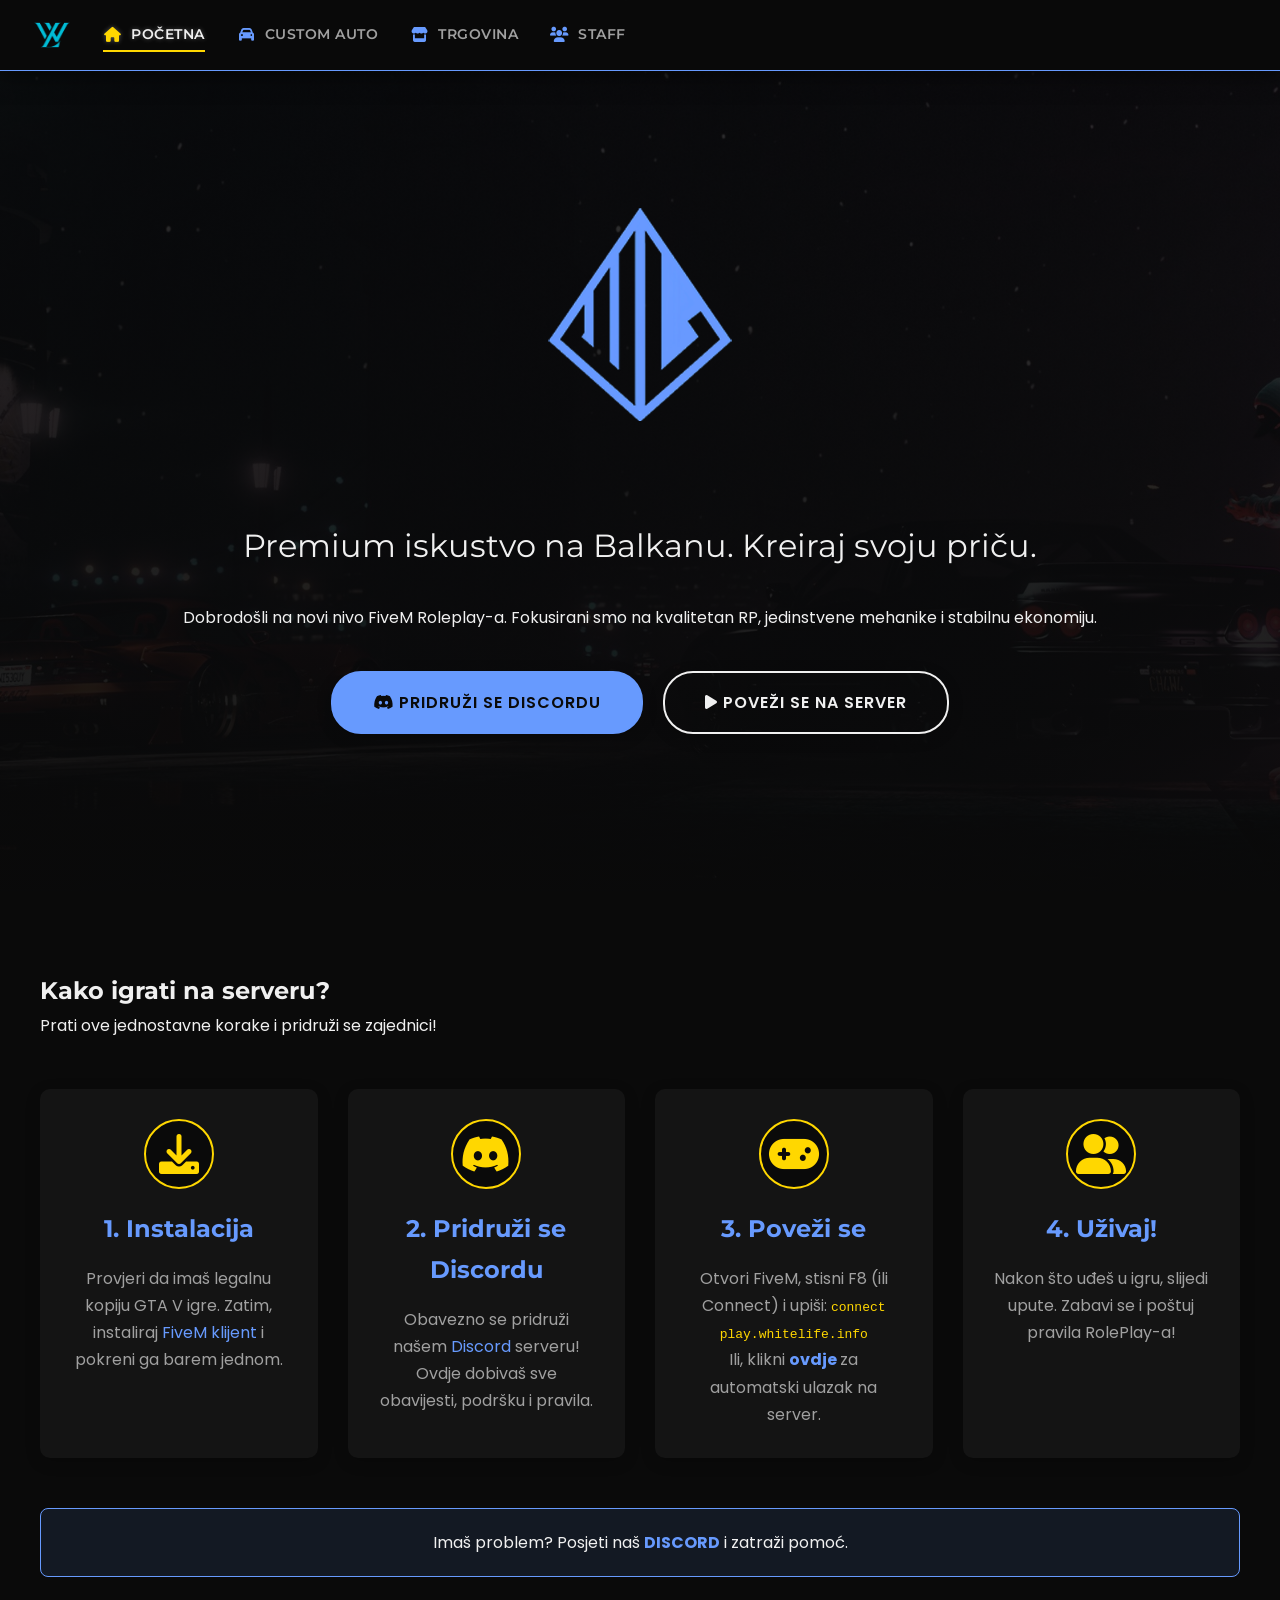
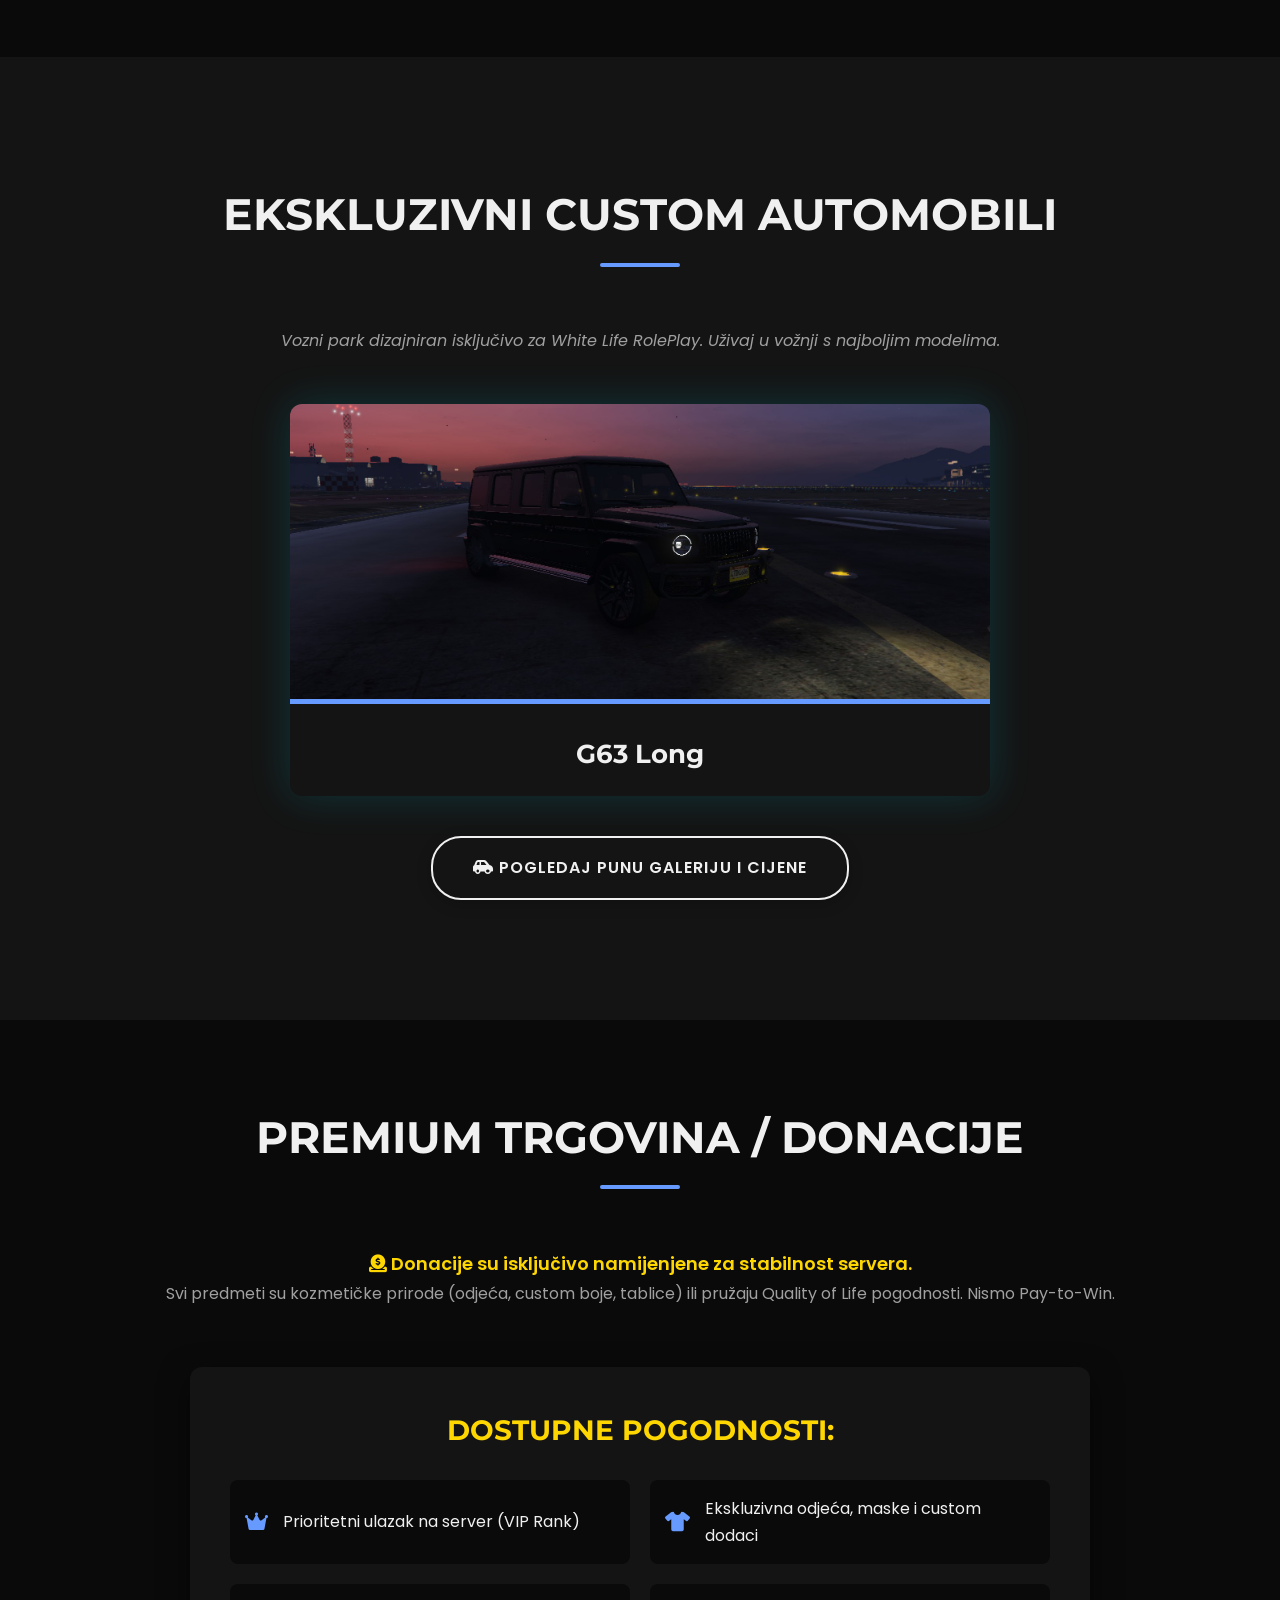
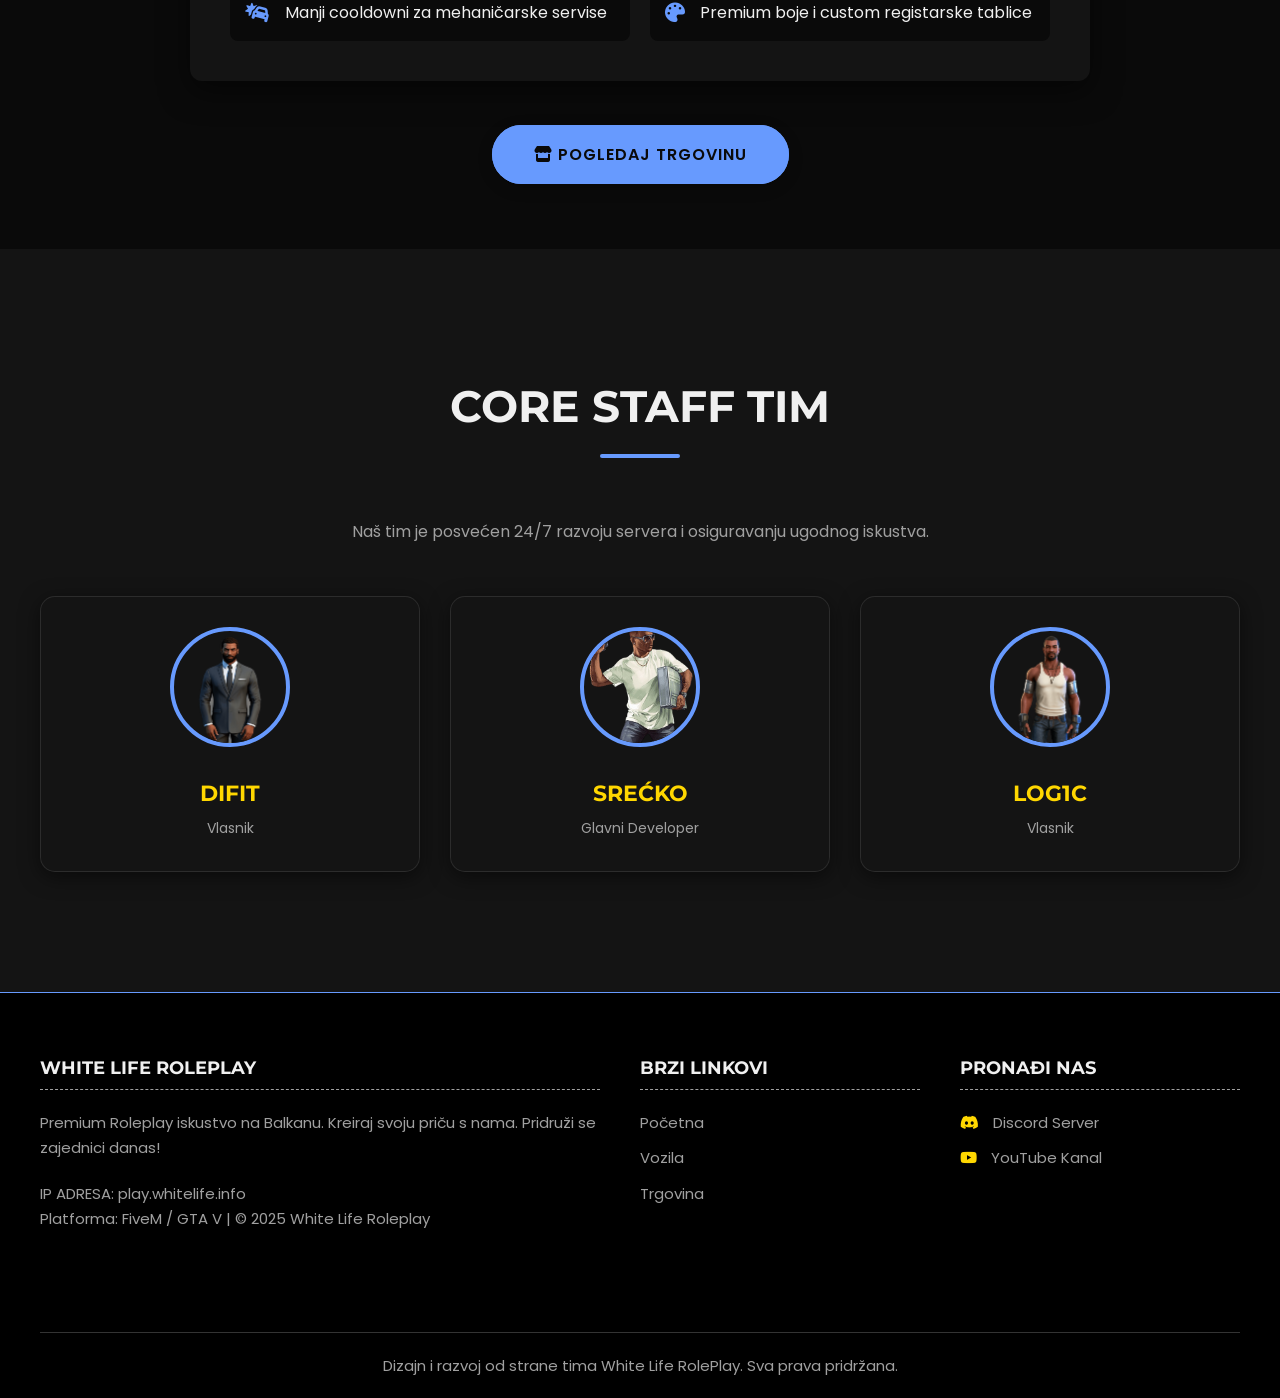
==== index.html @ d53d541a "Add files via upload" ====
<!DOCTYPE html>
<html lang="hr">
<head>
    <meta charset="UTF-8">
    <meta name="viewport" content="width=device-width, initial-scale=1.0">
    <title>White Life RolePlay</title>
    <link href="https://fonts.googleapis.com/css2?family=Montserrat:wght@400;700;800&family=Poppins:wght@300;400;600;700&display=swap" rel="stylesheet">
    <link rel="stylesheet" href="https://cdnjs.cloudflare.com/ajax/libs/font-awesome/6.0.0-beta3/css/all.min.css">
    <link rel="stylesheet" href="style.css">
    <link rel="icon" type="image/x-icon" href="favicon.ico">
    <link rel="icon" type="image/png" sizes="192x192" href="logo.192.png">
    <style>
        /* CSS za rješavanje problema skrolanja */
        html {
            overflow-y: scroll; 
        }
        #home {
             /* Prilagođeno visini vašeg fiksnog headera */
             padding-top: 80px; 
             margin-top: -80px; 
        }
        /* Nova klasa za INICIJALNO SKRIVANJE. */
        .cta-hidden-onload {
            visibility: hidden !important; 
            opacity: 0 !important;
            /* PROMJENA: Tranzicija smanjena sa 0.5s na 0.2s */
            transition: opacity 0.2s ease-in-out, visibility 0s 0.2s; 
            pointer-events: none; 
        }
        /* Klasa za PRIKAZIVANJE. */
        .cta-shown-onscroll {
            visibility: visible !important; 
            opacity: 1 !important;
            /* PROMJENA: Tranzicija smanjena sa 0.5s na 0.2s */
            transition: opacity 0.2s ease-in-out;
            pointer-events: auto;
        }
    </style>
</head>
<body> 

    <header>
        <div class="header-left">
            <a href="/" class="logo"><img src="logo.png" alt="White Life RolePlay Logo"></a>
            <nav>
                <a href="#home" class="active"><i class="fas fa-home"></i> POČETNA</a>
                <a href="#auto"><i class="fas fa-car"></i> CUSTOM AUTO</a>
                <a href="#trgovina"><i class="fas fa-store"></i> TRGOVINA</a>
                <a href="#staff"><i class="fas fa-users"></i> STAFF</a>
            </nav>
        </div>

</a>
    </div>
</header>
    <section id="home" class="hero-section" style="background: url('hero_background.jpg') no-repeat center center/cover;">
        <div class="container hero-content">
            <div class="logo-hero scroll-reveal">
                <img src="logo-hero.png" alt="White Life RolePlay Logo" style="max-width: 700px; height: auto;">
            </div>
            <h2 class="scroll-reveal delay-1">Premium iskustvo na Balkanu. Kreiraj svoju priču.</h2>
            <p class="scroll-reveal delay-2">Dobrodošli na novi nivo FiveM Roleplay-a. Fokusirani smo na kvalitetan RP, jedinstvene mehanike i stabilnu ekonomiju.</p>
            
            <div class="cta-buttons" id="hero-cta-buttons">
                <a href="https://discord.gg/xevuC87RK6" class="btn primary-btn" target="_blank" rel="noopener noreferrer">
                    <i class="fab fa-discord"></i> PRIDRUŽI SE DISCORDU
                </a>
                <a href="fivem://connect/play.whitelife.info" class="btn secondary-btn"> 
                    <i class="fas fa-play"></i> POVEŽI SE NA SERVER
                </a>
            </div>

        </div>
    </section>

<section class="section-padding" id="guide">
    <div class="container">
        <h2 class="section-title scroll-reveal">Kako igrati na serveru?</h2>
        <p class="section-subtitle scroll-reveal delay-1">Prati ove jednostavne korake i pridruži se zajednici!</p>

        <div class="guide-steps-grid">
            
            <div class="guide-step scroll-reveal">
                <div class="icon-wrapper"><i class="fas fa-download"></i></div>
                <h3>1. Instalacija</h3>
                <p>Provjeri da imaš legalnu kopiju GTA V igre. Zatim, instaliraj <a href="https://fivem.net/" target="_blank">FiveM klijent</a> i pokreni ga barem jednom.</p>
            </div>
            
            <div class="guide-step scroll-reveal delay-1">
                <div class="icon-wrapper"><i class="fab fa-discord"></i></div>
                <h3>2. Pridruži se Discordu</h3>
                <p>Obavezno se pridruži našem <a href="https://discord.gg/xevuC87RK6" target="_blank">Discord</a> serveru! Ovdje dobivaš sve obavijesti, podršku i pravila.</p>
            </div>
            
<div class="guide-step scroll-reveal delay-2">
    <div class="icon-wrapper"><i class="fas fa-gamepad"></i></div>
    <h3>3. Poveži se</h3>
    <p>
        Otvori FiveM, stisni F8 (ili Connect) i upiši: <code style="color: var(--color-accent-secondary);">connect play.whitelife.info</code>
        <br>
        Ili, klikni 
        <a href="fivem://connect/play.whitelife.info" target="_blank" style="font-weight: 700;">
            ovdje
        </a> 
        za automatski ulazak na server.
    </p>
</div>
            
            <div class="guide-step scroll-reveal delay-3">
                <div class="icon-wrapper"><i class="fas fa-user-friends"></i></div>
                <h3>4. Uživaj!</h3>
                <p>Nakon što uđeš u igru, slijedi upute. Zabavi se i poštuj pravila RolePlay-a!</p>
            </div>
        </div>
        
        <div class="guide-cta scroll-reveal">
            <p>Imaš problem? Posjeti naš <a href="https://discord.gg/xevuC87RK6">DISCORD</a> i zatraži pomoć.</p>
        </div>
    </div>
</section>

    <section id="auto" class="content-section dark-bg">
        <div class="container">
            <h2 class="scroll-reveal">EKSKLUZIVNI CUSTOM AUTOMOBILI</h2>
            <p class="scroll-reveal delay-1" style="color: var(--color-text-muted); font-style: italic;">Vozni park dizajniran isključivo za White Life RolePlay. Uživaj u vožnji s najboljim modelima.</p>
            
            <div class="slider-container scroll-reveal delay-2">
                <div class="car-item single-slide" id="auto-slider">
                    <img src="auto_01.jpg" id="slider-image" alt="Custom Vozilo">
                    <div class="slide-info">
                        <h4 id="slider-title">G63 Long</h4>
                    </div>
                </div>
            </div>
            
            <div class="cta-buttons mt-40 scroll-reveal"> 
                <a href="galerija.html" class="btn secondary-btn large-btn" id="gallery-cta">
                    <i class="fas fa-car-side"></i> POGLEDAJ PUNU GALERIJU I CIJENE
                </a>
            </div>
        </div>
    </section>

<section id="trgovina" class="content-section">
    <div class="container">
        <h2 class="scroll-reveal">PREMIUM TRGOVINA / DONACIJE</h2>
        
        <div class="trgovina-tekst-box scroll-reveal delay-1">
            
            <p style="color: var(--color-accent-secondary); font-size: 18px; font-weight: 600;">
                <i class="fas fa-donate"></i> Donacije su isključivo namijenjene za stabilnost servera.
            </p>
            <p style="color: var(--color-text-muted);">
                Svi predmeti su kozmetičke prirode (odjeća, custom boje, tablice) ili pružaju Quality of Life pogodnosti. Nismo Pay-to-Win.
            </p>

            <div class="donation-perks delay-2">
                <h4>DOSTUPNE POGODNOSTI:</h4>
                <ul>
                    <li><i class="fas fa-crown icon"></i> Prioritetni ulazak na server (VIP Rank)</li>
                    <li><i class="fas fa-tshirt icon"></i> Ekskluzivna odjeća, maske i custom dodaci</li>
                    <li><i class="fas fa-car-crash icon"></i> Manji cooldowni za mehaničarske servise</li>
                    <li><i class="fas fa-palette icon"></i> Premium boje i custom registarske tablice</li>
                </ul>
            </div>
            
        </div> 
        <a href="trgovina.html" class="btn primary-btn large-btn scroll-reveal delay-4">
            <i class="fas fa-store"></i> POGLEDAJ TRGOVINU
        </a>
    </div>
</section>

    <section id="staff" class="content-section dark-bg">
        <div class="container">
            <h2 class="scroll-reveal">CORE STAFF TIM</h2>
            <p class="scroll-reveal delay-1" style="color: var(--color-text-muted);">Naš tim je posvećen 24/7 razvoju servera i osiguravanju ugodnog iskustva.</p>
            
            <div class="staff-grid scroll-reveal delay-2">
                <div class="staff-member">
                    <img src="avatar_owner.jpg" alt="Vlasnik">
                    <h4>DIFIT</h4>
                    <p>Vlasnik</p>
                </div>
                <div class="staff-member">
                    <img src="avatar_admin.jpg" alt="Admin">
                    <h4>SREĆKO</h4>
                    <p>Glavni Developer</p>
                </div>
                <div class="staff-member">
                    <img src="avatar_support.jpg" alt="Support">
                    <h4>LOG1C</h4>
                    <p>Vlasnik</p>
                </div>
            </div>
        </div>
    </section>

<div id="login-modal" class="modal-overlay">
    <div class="modal-content">
<a href="#" onclick="closeModal(event)" class="close-modal">&times;</a>
    <img src="logo.png" alt="White Life RolePlay Logo" class="modal-logo"> 
    <p>Odaberite način za prijavu na server:</p>
        
        <div class="login-grid">
            <a href="#" class="btn login-fivem large-btn">
                <i class="fas fa-gamepad"></i> FiveM
            </a>
            
            <a href="#" class="btn login-discord large-btn">
                <i class="fab fa-discord"></i> Discord
            </a>
        </div>
        
        <p class="small-text mt-20" style="color: var(--color-text-light);">
            Prijava je potrebna za pristup svim funkcionalnostima.
        </p>
    </div>  

</div>

    <footer>
        <div class="container scroll-reveal">
            <div class="footer-info">
                <h4>WHITE LIFE ROLEPLAY</h4>
                <p>Premium Roleplay iskustvo na Balkanu. Kreiraj svoju priču s nama. Pridruži se zajednici danas!</p>
                <p class="small-text mt-20">IP ADRESA: <span class="ip-address">play.whitelife.info</span></p>
                <span class="small-text">Platforma: FiveM / GTA V | &copy; 2025 White Life Roleplay</span>
            </div>
            <div class="footer-links">
                <h4>BRZI LINKOVI</h4>
                <a href="/">Početna</a>
                <a href="galerija.html">Vozila</a>
                <a href="trgovina.html">Trgovina</a>
            </div>
            <div class="footer-social">
                <h4>PRONAĐI NAS</h4>
                <a href="https://discord.gg/xevuC87RK6" target="_blank" rel="noopener noreferrer"><i class="fab fa-discord"></i> Discord Server</a>
                <a href="https://www.youtube.com/@whiteliferoleplay" target="_blank" rel="noopener noreferrer"><i class="fab fa-youtube"></i> YouTube Kanal</a>
            </div>
            <div class="copyright">
                <p>Dizajn i razvoj od strane tima White Life RolePlay. Sva prava pridržana.</p>
            </div>
        </div>
    </footer>

    <script>


        // --- KOD ZA AUTOMATSKI SLIDER (NETAKNUT) ---

        const slides = [
            { img: 'auto_01.jpg', title: 'G63 Long' },
            { img: 'auto_02.jpg', title: 'Ferrari SF90' },
            { img: 'auto_03.jpg', title: 'M6 E24' },
            { img: 'auto_04.jpg', title: 'Porsche Carrera' },
            { img: 'auto_05.jpg', title: '488 Spider' },
        ];

        let currentSlide = -1; 
        const sliderImage = document.getElementById('slider-image');
        const sliderTitle = document.getElementById('slider-title');
        const slideContainer = document.getElementById('auto-slider');

        function updateSlide() {
            if (!sliderImage || !slideContainer) return; 

            sliderImage.style.opacity = 0;
            
            setTimeout(() => {
                currentSlide = (currentSlide + 1) % slides.length;
                const nextSlide = slides[currentSlide];
                
                sliderImage.src = nextSlide.img;
                sliderImage.alt = nextSlide.title;
                sliderTitle.innerHTML = `${nextSlide.title}`;
                
                sliderImage.style.opacity = 1;
            }, 500); 
        }

        if (slides.length > 1) {
            updateSlide(); 
            setInterval(updateSlide, 5000); 
        }
        

// --- NOVE FUNKCIJE ZA OTVARANJE I ZATVARANJE MODALA (Zaobilazi smooth scroll) ---

const loginModal = document.getElementById('login-modal');

function openModal(event) {
    // Sprječava da href="#" skrola na vrh
    event.preventDefault(); 
    
    // Dodaje klasu za otvaranje (Ovo koristi CSS modal-overlay.modal-active)
    if(loginModal) loginModal.classList.add('modal-active');
}

function closeModal(event) {
    // Sprječava da href="#" skrola na vrh
    event.preventDefault(); 
    
    // Uklanja klasu za zatvaranje
    if(loginModal) loginModal.classList.remove('modal-active');
}

// Zatvaranje na klik izvan modala (na overlay)
if(loginModal) {
    loginModal.addEventListener('click', function(e) {
        // Provjerava je li kliknut sam overlay, a ne modal-content
        if (e.target === loginModal) {
            loginModal.classList.remove('modal-active');
        }
    });
}


        // --- KOD ZA ANIMACIJE PRI SKROLANJU (SCROLL REVEAL) - MODIFICIRAN ZA CTA GUMBE ---
        const scrollRevealElements = document.querySelectorAll('.scroll-reveal');
        const ctaButtons = document.getElementById('hero-cta-buttons'); 
        let hasScrolled = false; 

        const offset = 100; 

        function checkVisibility() {
            const viewportHeight = window.innerHeight;

            scrollRevealElements.forEach(element => {
                const elementTop = element.getBoundingClientRect().top;
                const elementBottom = element.getBoundingClientRect().bottom;

                const isEnteringViewport = elementTop < viewportHeight - offset; 
                const isOffScreen = elementBottom < 0 || elementTop >= viewportHeight; 

                if (isEnteringViewport) {
                    element.classList.add('visible');
                } 
                
                if (isOffScreen) {
                    element.classList.remove('visible');
                }
            });
            
            // LOGIKA ZA PRIKAZ CTA GUMBA NAKON PRVOG SKROLA
            if (window.scrollY > 10 && !hasScrolled) {
                if (ctaButtons) {
                    ctaButtons.classList.remove('cta-hidden-onload');
                    ctaButtons.classList.add('cta-shown-onscroll');
                    hasScrolled = true; 
                }
            }
        }
        
        window.addEventListener('load', checkVisibility); 
        window.addEventListener('scroll', checkVisibility); 
        checkVisibility(); 

    // === POPRAVAK ZA 'active' KLASU NA NAVIGACIJI (NETAKNUT) ===

    const sections = document.querySelectorAll('section[id]'); 
    const navLinks = document.querySelectorAll('header nav a');
    const offsetMargin = 300; 

    function updateActiveLink() {
        let currentSectionId = '';
        
        const scrollPosition = window.pageYOffset + offsetMargin;

sections.forEach(section => {
        const sectionId = section.getAttribute('id');
        
        // NOVO: IGNORIRAJ SEKCIJU 'guide' i zadrži prethodno aktivnu sekciju
        if (sectionId === 'guide') {
            // Ako je trenutna sekcija 'guide', nemoj ažurirati 'currentSectionId', 
            // nego ostavi ID prethodne sekcije (npr. 'staff').
            return; 
        }

        if (scrollPosition >= section.offsetTop) {
            currentSectionId = sectionId;
        }
    });

        navLinks.forEach(link => {
            link.classList.remove('active');
            
            const linkHref = link.getAttribute('href'); 
            
            if (linkHref && linkHref.startsWith('#')) {
                const linkId = linkHref.substring(1); 
                
                if (linkId === currentSectionId) {
                    link.classList.add('active');
                }
            }
        });

        const homeLink = document.querySelector('header nav a[href="#home"]');
        if (!currentSectionId && homeLink) {
             homeLink.classList.add('active');
        }
    }

    window.addEventListener('scroll', updateActiveLink);
    window.addEventListener('load', updateActiveLink);

    </script>
</body>
</html>
---- style.css ----
/* GLOBALNI STILOVI I RESET */
* {
    margin: 0;
    padding: 0;
    box-sizing: border-box;
}

:root {
    --color-dark: #0A0A0A;           /* Ultra tamna pozadina */
    --color-medium: #141414;         /* Sekcija pozadina */
    --color-accent-primary: #679afe; /* Primarni akcent (Plava) */
    --color-accent-secondary: #FFD700; /* Sekundarni akcent (Zlatna/Luxury) */
    --color-text-light: #F0F0F0;     /* Glavni tekst */
    --color-text-muted: #A0A0A0;     /* Muted tekst */
    --font-primary: 'Poppins', sans-serif;
    --font-secondary: 'Montserrat', sans-serif;
}

body {
    font-family: var(--font-primary);
    background-color: var(--color-dark); 
    color: var(--color-text-light); 
    line-height: 1.7;
    scroll-behavior: smooth;
}

h1, h2, h3, h4 {
    font-family: var(--font-secondary);
    color: var(--color-text-light);
    font-weight: 700;
}

a {
    color: var(--color-accent-primary);
    text-decoration: none;
    transition: color 0.3s;
}

a:hover {
    color: var(--color-accent-secondary);
}

.container {
    max-width: 1300px;
    margin: 0 auto;
    padding: 0 40px; 
}

/* UTILITY KLASE */
.mt-20 { margin-top: 20px !important; }
.mt-30 { margin-top: 30px !important; } 
.mt-40 { margin-top: 40px !important; }

/* ------------------------------------- */
/* ANIMACIJE I SKROL EFEKTI KLASA */
/* ------------------------------------- */

/* Početno stanje: Fade In Up */
.scroll-reveal {
    opacity: 0;
    transform: translateY(40px);
    transition: opacity 0.9s cubic-bezier(0.25, 0.46, 0.45, 0.94), 
                transform 0.9s cubic-bezier(0.25, 0.46, 0.45, 0.94);
}

/* Stanje kada je vidljivo */
.scroll-reveal.visible {
    opacity: 1;
    transform: translateY(0);
}

/* Kašnjenja za sekvencijalni izgled */
.scroll-reveal.delay-1 { transition-delay: 0.15s; }
.scroll-reveal.delay-2 { transition-delay: 0.30s; }
.scroll-reveal.delay-3 { transition-delay: 0.45s; }


/* HEADER I NAVIGACIJA */
header {
    background-color: rgba(10, 10, 10, 0.95);
    backdrop-filter: blur(5px); 
    display: flex;
    justify-content: space-between; 
    align-items: center;
    /* LIJEVO/DESNO padding MORA BITI VEĆI za razmak loga! */
    padding: 0px 0px; /* Vertikalni 1px (uski), Horizontalni 20px (za pomak loga) */
    position: sticky;
    top: 0;
    z-index: 1000;
    box-shadow: 0 4px 20px rgba(0, 0, 0, 0.5); 
    border-bottom: 1px solid var(--color-accent-primary);
    animation: fadeIn 0.8s ease-out forwards;
}

@keyframes fadeIn {
    from { opacity: 0; }
    to { opacity: 1; }
}

nav {
    display: flex; 
}

/* STILOVI ZA LOGO (SLIKA) */
.logo {
    display: inline-block; 
    transition: opacity 0.3s;
    /* NOVO: Dodaje razmak od lijevog ruba Headera (pomjera logo udesno) */
    margin-left: 17px; 
}

.logo img {
    height: 70px; /* Postavite ovdje željenu VELIČINU. Npr. 80px */
    width: auto;
    display: block;
}

.logo:hover {
    opacity: 0.8; 
}
/* KRAJ STILOVA ZA LOGO */


/* ------ KOREKCIJA ZA NAVIGACIJU NA DESKTOPU ------ */

/* 1. Novi raspored (Logo + Nav lijevo) */
header .header-left {
    display: flex;
    align-items: center;
    /* Ako je .header-left skroz lijevo, sve će biti skroz lijevo */
    width: 100%; 
}

/* 2. Premještanje Nav-a uz logo */
header nav {
    margin-left: 15px; /* Razmak između loga i prve navigacijske stavke */
}

/* 3. Stilovi za linkove i ikone */
nav a {
    font-family: var(--font-secondary); 
    font-weight: 600;
    font-size: 14px;
    letter-spacing: 0.5px;
    color: var(--color-text-muted); 
    transition: color 0.3s, text-shadow 0.3s;
    margin: 0 16px;
    display: flex; 
    align-items: center;
    gap: 8px; 
    position: relative; 
}

/* 4. Stilovi za ikone */
nav a i {
    font-size: 15px;
    color: var(--color-accent-primary); 
    transition: color 0.3s;
    width: 20px; 
    text-align: center;
}

/* 5. Hover i Active stanja */
nav a:hover,
nav a.active {
    color: var(--color-text-light); 
    text-shadow: 0 0 5px rgba(255, 255, 255, 0.3);
}

nav a:hover i,
nav a.active i {
    color: var(--color-accent-secondary); 
}

/* 6. Prilagodba donje crte (hover efekt) */
nav a::after {
    content: '';
    position: absolute;
    bottom: -5px;
    left: 0;
    width: 0;
    height: 2px;
    background-color: var(--color-accent-secondary); 
    transition: width 0.3s ease-out;
}

nav a:hover::after,
nav a.active::after {
    width: 100%;
}
/* ------ KRAJ KOREKCIJE ZA NAVIGACIJU NA DESKTOPU ------ */

/* ------ POČETAK MODIFIKACIJE ZA NAVIGACIJU (TVOJ ZAHTJEV) ------ */

/* 1. Novi raspored (Logo + Nav lijevo, Gumb desno) */
header .header-left {
    display: flex;
    align-items: center;
}

header .header-right {
    display: flex;
    align-items: center;
}

/* 2. Premještanje Nav-a uz logo */
header nav {
    margin-left: 0px; /* Razmak od loga */
}

/* 3. Stilovi za nove gumbe (Desktop vs Mobile) */
.join-btn-desktop {
    display: block; /* Prikazan na desktopu */
    padding: 10px 25px; /* Malo manji gumb za header */
    font-size: 14px;
    /* Nasljeđuje .btn i .primary-btn stilove */
}

.join-btn-mobile {
    display: none; /* Skriven na desktopu (OBAVEZNO) */
}

/* 4. "Luksuzni" stil za linkove i ikone */
nav a {
    font-family: var(--font-secondary); /* Montserrat (kao kod naslova) */
    font-weight: 600;
    font-size: 14px;
    letter-spacing: 0.5px;
    color: var(--color-text-muted); /* Prigušena boja za eleganciju */
    transition: color 0.3s, text-shadow 0.3s;
    margin: 0 16px;
    display: flex; /* Za poravnanje ikone i teksta */
    align-items: center;
    gap: 8px; /* Razmak između ikone i teksta */
    position: relative; /* Za crtu ispod */
}

/* 5. Stilovi za ikone */
nav a i {
    font-size: 15px;
    color: var(--color-accent-primary); /* Ikona u plavoj boji */
    transition: color 0.3s;
    width: 20px; /* Fiksna širina da se tekst ne pomjera */
    text-align: center;
}

/* 6. Hover i Active stanja */
nav a:hover,
nav a.active {
    color: var(--color-text-light); /* Posvijetli tekst */
    text-shadow: 0 0 5px rgba(255, 255, 255, 0.3);
}

nav a:hover i,
nav a.active i {
    color: var(--color-accent-secondary); /* Ikona postaje zlatna */
}

/* 7. Prilagodba donje crte (hover efekt) */
nav a::after {
    content: '';
    position: absolute;
    bottom: -5px;
    left: 0;
    width: 0;
    height: 2px;
    background-color: var(--color-accent-secondary); /* Zlatna crta */
    transition: width 0.3s ease-out;
}

nav a:hover::after,
nav a.active::after {
    width: 100%;
}
/* ------ KRAJ MODIFIKACIJE ZA NAVIGACIJU ------ */


/* HERO SEKCIJA */
.hero-section {
    /* Ovdje stavi svoju hero sliku. Primjer: */
    background: url('https://i.imgur.com/your_hero_image.jpg') no-repeat center center/cover; 
    height: 100vh; /* Puni ekran */
    display: flex;
    align-items: center;
    position: relative;
}

/* Preko cijelog ekrana overlay sa gradijentom za dramu */
.hero-section::before {
    content: "";
    position: absolute;
    top: 0;
    left: 0;
    right: 0;
    bottom: 0;
    background: linear-gradient(180deg, rgba(10, 10, 10, 0.8) 0%, rgba(10, 10, 10, 0.95) 100%);
    z-index: 1;
}

.hero-content {
    color: var(--color-text-light);
    z-index: 2;
    padding-top: 100px; /* Offset zbog sticki hedera */
    max-width: 1000px;
    /* PROMJENA: Centriranje teksta i bloka */
    text-align: center; 
    margin: 0 auto;
}

.hero-content h1 {
    font-size: 80px;
    margin-bottom: 5px;
    line-height: 1;
    color: var(--color-accent-secondary);
    text-shadow: 0 0 15px rgba(255, 215, 0, 0.3); 
}

.hero-content h2 {
    font-size: 32px;
    margin-bottom: 30px;
    color: var(--color-text-light);
    font-weight: 400;
}

.server-status {
    background: var(--color-accent-primary);
    color: var(--color-dark); 
    padding: 8px 15px;
    margin-top: 30px;
    border-radius: 20px;
    display: inline-block;
    font-weight: 700;
    font-size: 14px;
    text-transform: uppercase;
    letter-spacing: 1px;
    box-shadow: 0 0 10px rgba(0, 188, 212, 0.5);
    /* Centriran je jer je hero-content text-align: center; */
}

/* GUMBOVI (CTA) - Premium Stil */
.cta-buttons {
    margin-top: 40px;
    display: flex;
    gap: 20px;
    /* PROMJENA: Centriranje dugmadi */
    justify-content: center; 
}

.btn {
    padding: 16px 40px;
    border-radius: 30px;
    font-weight: 600;
    text-transform: uppercase;
    letter-spacing: 1px;
    transition: all 0.4s ease-in-out;
    border: none;
    box-shadow: 0 4px 15px rgba(0, 0, 0, 0.2);
}

.primary-btn {
    background-color: var(--color-accent-primary);
    color: var(--color-dark); 
    border: 2px solid var(--color-accent-primary);
}

.primary-btn:hover {
    background: var(--color-accent-secondary);
    color: var(--color-dark);
    transform: translateY(-5px) scale(1.02);
    box-shadow: 0 8px 25px rgba(255, 215, 0, 0.5);
    border-color: var(--color-accent-secondary);
}

.secondary-btn {
    background-color: transparent;
    color: var(--color-text-light);
    border: 2px solid var(--color-text-light);
}

.secondary-btn:hover {
    background-color: var(--color-text-light);
    color: var(--color-dark);
    transform: translateY(-5px) scale(1.02);
    box-shadow: 0 8px 25px rgba(255, 255, 255, 0.3);
}

/* GLAVNE SEKCIJE SADRŽAJA */
.content-section {
    padding: 120px 0;
    text-align: center;
}

.dark-bg {
    background-color: var(--color-medium);
}

.content-section h2 {
    font-size: 44px;
    margin-bottom: 60px;
    position: relative;
    padding-bottom: 15px;
    display: inline-block;
}

.content-section h2::after {
    content: '';
    position: absolute;
    bottom: 0;
    left: 50%;
    transform: translateX(-50%);
    width: 80px;
    height: 4px;
    background-color: var(--color-accent-primary);
    border-radius: 2px;
}

/* INFO SEKCIJA - KARTICE */
.info-grid {
    display: grid;
    grid-template-columns: 1fr 1fr;
    gap: 40px;
    text-align: left;
    max-width: 1100px;
    margin: 0 auto;
}

.info-block.card {
    background-color: var(--color-medium);
    padding: 30px;
    border-radius: 12px;
    border: 1px solid rgba(255, 255, 255, 0.1);
    box-shadow: 0 10px 30px rgba(0, 0, 0, 0.4);
    transition: transform 0.4s ease-in-out;
}

.info-block.card:hover {
    transform: translateY(-10px);
    box-shadow: 0 15px 40px rgba(0, 188, 212, 0.2);
}

.info-block h3 {
    color: var(--color-accent-primary);
    margin-bottom: 15px;
    font-size: 24px;
    display: flex;
    align-items: center;
    gap: 10px;
}
.info-block i.fa-info-circle,
.info-block i.fa-gavel {
    color: var(--color-accent-secondary);
}

.info-block p {
    color: var(--color-text-muted);
}

/* PRAVILA (ACCORDION) STIL */
.rules .card {
    padding: 0;
    background-color: var(--color-medium);
    border: none;
    box-shadow: none;
}

.rule-item {
    margin-bottom: 10px;
    border-radius: 8px;
    border: 1px solid rgba(255, 255, 255, 0.1);
    background-color: var(--color-dark);
    overflow: hidden;
    transition: all 0.3s;
}

.rule-item summary {
    padding: 20px;
    font-weight: 600;
    cursor: pointer;
    background-color: var(--color-dark);
    border-left: 5px solid var(--color-accent-primary);
    color: var(--color-text-light);
    font-size: 18px;
    list-style: none; 
    position: relative;
}

/* Custom ikona za accordion */
.rule-item summary::before {
    content: '\25B6'; 
    font-size: 14px;
    color: var(--color-accent-primary);
    margin-right: 15px;
    transition: transform 0.3s;
    display: inline-block;
}

.rule-item[open] summary::before {
    content: '\25BC'; 
    transform: rotate(0deg); 
}

.rule-item ul {
    list-style: none;
    padding: 10px 20px 20px 45px;
    background-color: var(--color-medium);
    border-top: 1px solid rgba(255, 255, 255, 0.1);
}

.rule-item li {
    margin-bottom: 10px;
    font-size: 15px;
    color: var(--color-text-muted);
    position: relative;
}

.rule-item li::before {
    content: '\2022'; 
    color: var(--color-accent-secondary);
    font-weight: bold;
    display: inline-block;
    width: 1em;
    margin-left: -1em;
}

/* NOVI STIL ZA GUMB UNUTAR KARTICE PRAVILA (TRAŽENA IZMJENA) */
.info-block.card.rules .btn {
    width: auto !important; /* Nadjačava 'width: 100%;' iz HTML-a */
    display: block; /* Omogućava da margin: auto radi */
    margin-left: auto;
    margin-right: auto;
    padding: 12px 30px; /* Smanjuje visinu i širinu gumba */
    font-size: 14px; /* Smanjuje font */
    text-align: center; /* CENTRIRANJE TEKSTA UNUTAR GUMBA */
}
/* KRAJ NOVE IZMJENE */

/* ************************************** */
/* NOVO: STILOVI ZA PONUDE CUSTOM AUTOMOBILA U GALERIJI */
/* ************************************** */

.gallery-offers-grid {
    display: grid;
    /* Na desktopu, raspored u 3 kolone */
    grid-template-columns: repeat(3, 1fr); 
    gap: 30px; 
    margin: 20px auto; /* Razmak gore/dolje */
    max-width: 1300px; 
    padding: 0 40px; /* Da se poravna sa .container */
}

/* Stil za pojedinačnu karticu (ponovo koristimo .info-block.card stilove) */
.offer-card {
    /* Reusability: Koristimo već definirane stilove pozadine, sjene i efekta */
    background-color: var(--color-medium);
    padding: 20px;
    border-radius: 12px;
    border: 1px solid var(--color-accent-primary); /* Naglašeni border */
    box-shadow: 0 10px 30px rgba(0, 0, 0, 0.4);
    text-align: center;
    transition: transform 0.4s ease-in-out;
}

.offer-card:hover {
    transform: translateY(-8px);
    box-shadow: 0 15px 40px rgba(255, 215, 0, 0.3); /* Zlatni naglasak na hoveru */
}

.offer-card h3 {
    font-size: 22px;
    color: var(--color-accent-secondary); /* Zlatna boja za ponudu */
    margin-bottom: 8px;
}

.offer-card .price {
    font-family: var(--font-secondary);
    font-size: 30px;
    font-weight: 800;
    color: var(--color-accent-primary); /* Plava za isticanje cijene */
    margin-bottom: 15px;
}

.offer-card .btn {
    width: 100%;
    margin-top: 15px;
    
    /* PROMJENA ZA MANJI GUMB */
    padding: 10px 20px; /* Smanjeno s 14px 30px (iz .btn) */
    font-size: 13px;    /* Smanjena veličina fonta */
    max-width: 200px; /* Ograničite maksimalnu širinu gumba */
    display: block;   /* Da bi margin: auto radio */
    margin-left: auto;
    margin-right: auto;
}


/* RESPONSIVNOST za 3 kolone (prelazi u 1 kolonu na manjim ekranima) */
@media (max-width: 992px) {
    .gallery-offers-grid {
        /* Prelazak na 1 kolonu na tabletu i mobitelu */
        grid-template-columns: 1fr;
        gap: 20px;
        padding: 0 20px;
    }
}


/* CUSTOM AUTO SLIDER */
.slider-container {
    margin-top: 50px;
    display: flex;
    justify-content: center;
}

.car-item.single-slide {
    background: var(--color-medium);
    border-radius: 12px;
    width: 700px; 
    max-width: 90%; 
    box-shadow: 0 0 40px rgba(0, 188, 212, 0.2); 
    padding: 0;
    overflow: hidden;
}

/* === POPRAVAK OVDJE: Smanjena visina slike (sa 400px na 300px) === */
.car-item.single-slide img {
    width: 100%;
    height: 300px; /* Vraćeno na manju visinu */
    object-fit: cover; 
    border: none; 
    border-bottom: 5px solid var(--color-accent-primary);
    transition: opacity 1s; 
}

.car-item .slide-info {
    padding: 20px;
}

.car-item h4 {
    font-size: 26px;
    color: var(--color-text-light);
}

/* TRGOVINA */
.donation-perks {
    margin: 60px auto;
    max-width: 900px;
    background-color: var(--color-medium);
    padding: 40px;
    border-radius: 12px;
    box-shadow: 0 10px 30px rgba(0, 0, 0, 0.5);
    text-align: left;
}

.donation-perks h4 {
    color: var(--color-accent-secondary);
    font-size: 28px;
    margin-bottom: 25px;
    text-align: center;
}

.donation-perks ul {
    display: grid;
    grid-template-columns: 1fr 1fr;
    gap: 20px;
    padding: 0;
}

.donation-perks li {
    background-color: var(--color-dark);
    padding: 15px;
    border-radius: 8px;
    font-size: 16px;
    color: var(--color-text-light);
    transition: background-color 0.3s, transform 0.3s;
    
    /* Postavljanje na Flexbox je i dalje potrebno */
    display: flex; 
    align-items: center; /* Vertikalno centrira ikonu i tekst */
    /* Nema justify-content, što podrazumijeva flex-start (poravnanje lijevo) */
}

.donation-perks li:hover {
    background-color: #1e1e1e;
    transform: scale(1.03);
}

.donation-perks li i.icon {
    color: var(--color-accent-primary);
    margin-right: 15px;
    font-size: 20px;
}

/* STAFF */
.staff-grid {
    display: grid;
    grid-template-columns: repeat(3, 1fr); 
    gap: 30px;
    margin-top: 50px;
}

.staff-member {
    background-color: var(--color-medium);
    padding: 30px;
    border-radius: 15px;
    text-align: center;
    border: 1px solid rgba(255, 255, 255, 0.1);
    box-shadow: 0 5px 20px rgba(0, 0, 0, 0.5);
    transition: transform 0.4s ease-in-out, box-shadow 0.4s; 
}

.staff-member:hover {
    transform: translateY(-15px) rotateX(2deg);
    box-shadow: 0 20px 40px rgba(0, 188, 212, 0.3);
}

.staff-member img {
    width: 120px;
    height: 120px;
    border-radius: 50%;
    object-fit: cover;
    margin-bottom: 20px;
    border: 4px solid var(--color-accent-primary);
    transition: border-color 0.3s;
}

.staff-member h4 {
    color: var(--color-accent-secondary);
    margin-bottom: 5px;
    font-size: 22px;
}

.staff-member p {
    color: var(--color-text-muted);
    font-size: 14px;
}

/* PODNOŽJE (FOOTER) */
footer {
    background-color: #000;
    color: var(--color-text-muted);
    padding: 60px 0 20px;
    font-size: 15px;
    border-top: 1px solid var(--color-accent-primary);
}

footer .container {
    display: grid;
    grid-template-columns: 2fr 1fr 1fr;
    gap: 40px;
    text-align: left;
}

.footer-info, .footer-links, .footer-social {
    margin-bottom: 30px;
}

footer h4 {
    color: var(--color-text-light);
    margin-bottom: 20px;
    font-size: 18px;
    border-bottom: 1px dashed var(--color-text-muted);
    padding-bottom: 5px;
}

.footer-links a, .footer-social a {
    display: block;
    color: var(--color-text-muted);
    margin-bottom: 10px;
}

.footer-links a:hover, .footer-social a:hover {
    color: var(--color-accent-primary);
    transform: translateX(8px);
}

.footer-social a i {
    margin-right: 10px;
    color: var(--color-accent-secondary);
}

.copyright {
    grid-column: 1 / span 3;
    text-align: center;
    margin-top: 30px;
    padding-top: 20px;
    border-top: 1px solid #333;
}

/* ************************************** */
/* MODIFICIRANI STILOVI ZA GALERIJA.HTML */
/* ************************************** */

.gallery-header {
    background: transparent;
    padding: 80px 0 40px;
    text-align: center;
}

.gallery-header h1 {
    font-size: 52px;
    color: var(--color-accent-secondary);
    text-transform: uppercase;
    letter-spacing: 2px;
}

.gallery-header p {
    font-size: 18px;
    margin-top: 10px;
    color: var(--color-text-muted);
}

/* Galerija vozila */
.gallery-grid {
    display: grid;
    /* KLJUČNA PROMJENA: Ograničavamo na 3 kolone */
    grid-template-columns: repeat(3, 1fr); 
    gap: 30px;
    margin-top: 50px;
    margin-bottom: 50px;
}

/* MEDIJSKI UPIT: za tablete (manje od 1024px) bit će 2 kolone */
@media (max-width: 1024px) {
    .gallery-grid {
        grid-template-columns: repeat(2, 1fr);
    }
}

/* MEDIJSKI UPIT: za mobitele (manje od 768px) bit će 1 kolona */
@media (max-width: 768px) {
    .gallery-grid {
        grid-template-columns: 1fr;
    }
}

.gallery-item {
    background-color: var(--color-dark);
    border-radius: 12px;
    border: 1px solid rgba(0, 188, 212, 0.1);
    box-shadow: 0 10px 30px rgba(0, 0, 0, 0.7);
    transition: transform 0.4s, box-shadow 0.4s;
    overflow: hidden;
    height: auto; 
}

.gallery-item:hover {
    transform: translateY(-8px);
    box-shadow: 0 15px 40px rgba(0, 188, 212, 0.3);
}

.gallery-item summary {
    display: block;
    cursor: pointer;
    list-style: none;
    padding: 0;
}

.gallery-item img.main-img {
    width: 100%;
    height: 220px;
    object-fit: cover;
    display: block;
    border-bottom: 4px solid var(--color-accent-primary);
}

.summary-info {
    padding: 15px 20px;
    display: flex;
    justify-content: space-between;
    align-items: center;
    background-color: var(--color-medium);
}

.summary-info h4 {
    font-size: 24px;
    color: var(--color-text-light);
}

.summary-info .price {
    font-size: 26px;
    font-weight: 800;
    color: var(--color-accent-secondary);
}

/* Sadržaj koji se otvara - detalji */
.gallery-content {
    padding: 20px;
    border-top: 1px solid rgba(255, 255, 255, 0.1);
    background-color: var(--color-dark);
}

.gallery-content h5 {
    color: var(--color-accent-primary);
    margin-top: 15px;
    margin-bottom: 10px;
    font-size: 18px;
}

.gallery-content ul {
    padding-left: 0;
}

.gallery-content ul li {
    font-size: 15px;
    color: var(--color-text-muted);
}

.gallery-content ul li i {
    color: var(--color-accent-secondary);
}

.photo-gallery {
    display: flex;
    gap: 8px;
    margin: 15px 0 0;
}

.photo-gallery a {
    flex: 1;
    min-width: 0;
}

.photo-gallery img {
    width: 100%;
    height: 70px;
    object-fit: cover;
    border-radius: 5px;
    border: 2px solid var(--color-medium);
    transition: border-color 0.3s;
}

.photo-gallery img:hover {
    border-color: var(--color-accent-primary);
}

.back-btn {
    padding: 14px 35px;
    margin-top: 40px;
    font-size: 16px;
    display: inline-block;
}

/* ************************************** */
/* NOVO: STIL ZA PODNASLOV GALERIJE */
/* ************************************** */


/* Dekorativna linija ispod naslova */
.gallery-subtitle::after {
    content: '';
    position: absolute;
    bottom: 0;
    left: 50%;
    transform: translateX(-50%);
    width: 60px;
    height: 3px;
    background-color: var(--color-accent-secondary); /* Zlatna crta */
    border-radius: 2px;
}
/* ************************************** */
/* MODAL/LIGHTBOX (POPRAVAK)             */
/* ************************************** */
.modal {
    display: none; 
    position: fixed; 
    z-index: 9999; 
    left: 0;
    top: 0;
    width: 100%; 
    height: 100%;
    overflow: auto; 
    background-color: rgba(0,0,0,0.95); 

    align-items: center; 
    justify-content: center; 
}

/* Sadržaj Modala (Slika) */
.modal-content {
    margin: auto; 
    display: block;
    width: 90%;
    max-width: 900px;
    max-height: 90vh; 
    object-fit: contain; 
    border: 5px solid var(--color-accent-secondary); 
    box-shadow: 0 0 40px rgba(255, 215, 0, 0.5);
    animation-name: zoom;
    animation-duration: 0.6s;
}

/* Gumb za zatvaranje */
.close-btn {
    position: fixed; 
    top: 20px;
    right: 45px;
    color: #fff;
    font-size: 50px;
    font-weight: bold;
    transition: 0.3s;
    cursor: pointer;
    z-index: 10000;
}

.close-btn:hover,
.close-btn:focus {
    color: var(--color-accent-primary);
    text-decoration: none;
    cursor: pointer;
}

/* Animacija zuma */
@keyframes zoom {
    from {transform:scale(0)} 
    to {transform:scale(1)}
}


/* RESPONSIVNOST */
@media (max-width: 1100px) {
    .info-grid {
        grid-template-columns: 1fr;
    }
}

@media (max-width: 768px) {
    .container {
        padding: 0 20px;
    }
    
    /* HEADER KOREKCIJA */
    header {
        padding: 10px 20px;
        /* ISPRAVKA #1: Uklonjeno 'position: static;' da bi header ostao sticky */
        /* position: static; */ 
    }
    
    /* ISPRAVKA #2: Navigacija se skriva na mobitelu */
    nav {
        display: none; 
    }
    /* DODANO: Sakrij desktop gumb na mobitelu */
    .join-btn-desktop {
        display: none;
    }
    .join-btn-mobile {
        display: block; /* OVO SADA RADI JER JE UKLONJEN !important */
        background-color: var(--color-accent-primary);
        color: var(--color-dark);
        padding: 8px 15px;
        border-radius: 5px;
        font-weight: 700;
        cursor: pointer;
    }
    
    /* HERO KOREKCIJA */
    .hero-section {
        height: auto; /* Da ne zauzima cijeli ekran na mobitelu */
        padding-top: 100px; /* Osiguraj prostor od vrha */
        padding-bottom: 80px;
        align-items: flex-start;
    }
    .hero-content {
        padding-top: 0;
    }
    .hero-content h1 {
        font-size: 44px; /* Smanji H1 */
    }
    .hero-content h2 {
        font-size: 20px; /* Smanji H2 */
    }
    .content-section {
        padding: 80px 0; /* Manji padding sekcija */
    }
    .content-section h2 {
        font-size: 34px; /* Smanji naslov sekcije */
        margin-bottom: 40px;
    }

    /* CTA KOREKCIJA */
    .cta-buttons {
        flex-direction: column;
        gap: 15px; /* Manji razmak */
    }
    .btn {
        width: 100%;
        padding: 14px 30px; /* Manji padding za gumbe */
        font-size: 15px;
    }

    /* INFO & PRAVILA KOREKCIJA */
    /* Pravila gumb popravak na mobilnom uređaju */
    .info-block.card.rules .btn {
        width: 100% !important; 
        margin-left: 0;
        margin-right: 0;
        padding: 16px 40px; 
        font-size: 16px;
        text-align: center; 
    }
    .info-block.card {
        padding: 25px; /* Manji padding kartica */
    }
    .info-block h3 {
        font-size: 20px; /* Manji naslov u kartici */
    }

    /* AUTO SLIDER KOREKCIJA */
    .car-item.single-slide img {
        height: 250px; /* Manja visina slike */
    }
    .car-item h4 {
        font-size: 20px; /* Manji naslov slajdera */
    }

    /* TRGOVINA KOREKCIJA */
    .donation-perks {
        padding: 30px;
    }
    .donation-perks h4 {
        font-size: 24px;
    }
    .donation-perks ul {
        grid-template-columns: 1fr; /* Jedna kolona za pogodnosti */
        gap: 10px;
    }
    .donation-perks li {
        font-size: 15px;
        padding: 12px;
    }

    /* STAFF KOREKCIJA */
    .staff-grid {
        grid-template-columns: 1fr; /* Jedna kolona za staff */
        gap: 20px;
    }
    .staff-member img {
        width: 100px;
        height: 100px;
    }

    /* FOOTER KOREKCIJA */
    footer .container {
        grid-template-columns: 1fr;
        text-align: center;
        gap: 20px;
    }
    footer h4 {
        margin-bottom: 10px;
    }
    .footer-links a, .footer-social a {
        display: inline-block; /* Inline linkovi za bolji raspored */
        margin: 0 10px 10px 10px;
    }
    .footer-social a i {
        margin-right: 5px;
    }
    .copyright {
        grid-column: 1;
        font-size: 14px;
    }
    
    /* GALERIJA KOREKCIJA */
    .gallery-header {
        padding: 60px 0 30px;
    }
    .gallery-header h1 {
        font-size: 36px;
    }
    .gallery-header p {
        font-size: 16px;
    }
    .gallery-grid {
        gap: 0x;
        grid-template-columns: 1fr;
    }
    .gallery-item img.main-img {
        height: 180px; /* Manja visina glavne slike u galeriji */
    }
    .summary-info {
        padding: 12px 15px;
    }
    .summary-info h4 {
        font-size: 20px;
    }
    .summary-info .price {
        font-size: 22px;
    }
    .photo-gallery {
        gap: 5px; /* Manji razmak između thumbnailova */
    }
    .photo-gallery img {
        height: 50px; /* Manja visina thumbnailova */
    }
    .back-btn {
        width: 100%;
    }
    
    /* MODAL KOREKCIJA */
    .modal-content {
        width: 95%;
        border-width: 3px;
    }
    .close-btn {
        top: 10px;
        right: 20px;
        font-size: 40px;
    }
}

/* ************************************** */
/* MODIFICIRANI STILOVI ZA RESPONSIVNOST */
/* ************************************** */

@media (max-width: 992px) {
    /* Opšte promjene za manji ekran */
    .container {
        padding: 0 20px;
    }

    /* KOREKCIJA LOGA I PORAVNANJE NA MOBILNOM */
    header {
        flex-direction: column;
        align-items: center;
        padding: 10px 20px; 
    }
    
    header .header-left {
        width: 100%; 
        display: flex;
        justify-content: center; 
        margin-bottom: 0; /* ISPRAVKA #3: Uklonjena margina */
    }
    
    .logo {
        margin-left: 0;
    }

    .logo img {
        height: 30px; 
    }
    
    /* NAVIGACIJA NA MOBILNOM: SKRIVENA */
    header nav {
        display: none; /* ISPRAVKA #4: Skrivamo navigaciju */
    }
    
    /* KRAJ LOGA I PORAVNANJA */

    /* HERO SEKCIJA KOREKCIJA */
    .hero-content {
        padding-top: 80px;
        text-align: center; 
    }

    .hero-content h1 {
        font-size: 50px;
    }
    .hero-content h2 {
        font-size: 24px;
        margin-bottom: 20px;
    }
    .hero-content p {
        font-size: 16px;
    }

    .cta-buttons {
        flex-direction: column;
        gap: 15px;
        justify-content: center;
    }
    .btn {
        padding: 14px 30px;
        font-size: 14px;
    }

    /* GLAVNE SEKCIJE KOREKCIJA */
    .content-section {
        padding: 80px 0;
    }
    .content-section h2 {
        font-size: 36px;
        margin-bottom: 40px;
    }
    
    /* INFO KOREKCIJA */
    .info-grid {
        grid-template-columns: 1fr;
        gap: 30px;
    }
    .info-block.card:hover {
        transform: none; 
        box-shadow: 0 10px 30px rgba(0, 0, 0, 0.4);
    }
    .info-block h3 {
        font-size: 22px;
    }
    
    /* TRGOVINA KOREKCIJA */
    .donation-perks {
        padding: 30px;
    }
    .donation-perks h4 {
        font-size: 24px;
    }
    .donation-perks ul {
        grid-template-columns: 1fr;
    }

    /* STAFF KOREKCIJA */
    .staff-grid {
        grid-template-columns: 1fr;
        gap: 20px;
    }
    .staff-member img {
        width: 100px;
        height: 100px;
    }
    
    /* FOOTER KOREKCIJA */
    footer .container {
        grid-template-columns: 1fr;
        text-align: center;
        gap: 20px;
    }
    .footer-links a, .footer-social a {
        display: inline-block; 
        margin: 0 10px 10px 10px;
    }
    .copyright {
        grid-column: 1;
        font-size: 14px;
    }
    
    /* GALERIJA KOREKCIJA */
    .gallery-header {
        padding: 60px 0 30px;
    }
    .gallery-header h1 {
        font-size: 36px;
    }
    .gallery-grid {
        grid-template-columns: 1fr;
    }
}
.gallery-content ul {
    list-style: none; /* Uklanja točkice/markere */
    padding-left: 0;  /* Uklanja zadani lijevi padding liste */
}

.gallery-content ul li {
    padding-left: 0;
    margin-left: 0;
    display: flex;
    align-items: center;
    gap: 10px;
    justify-content: center; /* NOVO: Centriranje ikone i teksta */
}
.donation-perks ul {
    list-style: none; /* Uklanja točkice/markere */
    padding-left: 0;  /* Uklanja zadani lijevi padding liste */
}
/* --- POPRAVAK ZA SEKCIJU INFO & PRAVILA --- */

/* Sprečava da se box "O NAMA" rasteže, ali mu daje minimalnu visinu */
.info-grid .info-block:first-child {
    align-self: start;
    
    /* NOVO: Dodajemo minimalnu visinu da se box "O NAMA" podudara s visinom 
       "KLJUČNA PRAVILA" boxa kada su detalji zatvoreni. */
    min-height: 450px; 
}
}
/* ************************************** */
/* NOVO: STIL ZA CUSTOM PAYPAL GUMB */
/* ************************************** */
.custom-paypal-btn {
    /* Osnovni izgled i poravnanje */
    display: inline-flex; 
    align-items: center;
    justify-content: center;
    gap: 10px; /* Razmak između ikone i teksta */
    padding: 12px 30px;
    
    /* Centriranje unutar kartice i prilagodba širine */
    width: 100%; 
    max-width: 200px; /* Ograničeno na širinu postojećih gumba u offer-card */
    margin-left: auto;
    margin-right: auto;
    display: flex; 

    /* Boje i font, koristeći tvoje postojeće varijable */
    background-color: var(--color-accent-primary); /* Tvoja plava akcent boja */
    color: var(--color-text-light); /* Svijetli tekst */
    border: none;
    border-radius: 5px;
    cursor: pointer;
    font-family: var(--font-secondary); 
    font-weight: 700;
    text-transform: uppercase;
    letter-spacing: 1px;
    font-size: 16px;
    white-space: nowrap; 

    /* Efekti */
    transition: background-color 0.3s ease, transform 0.1s ease;
    box-shadow: 0 4px 8px rgba(0, 0, 0, 0.3); 
}

.custom-paypal-btn:hover {
    background-color: #00A3B8; /* Malo tamnija nijansa plave na hover */
    transform: translateY(-2px); 
    box-shadow: 0 8px 12px rgba(0, 0, 0, 0.4);
}

.custom-paypal-btn:active {
    transform: translateY(0); 
    box-shadow: 0 2px 4px rgba(0, 0, 0, 0.2);
}
/* **************************************************** */
/* IZMJENE ZA SMANJENJE KARTICA I NOVI GUMB ZA KUPNJU */
/* **************************************************** */

/* **************************************************** */
/* REVIDIRANI STILOVI ZA GALERIJU: JEDNAKA VISINA I CENTRIRANJE */
/* **************************************************** */

.gallery-grid {
    /* Mijenja stari stil da bude kompaktniji */
    grid-template-columns: repeat(auto-fit, minmax(280px, 1fr)); 
    gap: 20px; 
    padding-top: 30px;
    align-items: stretch; /* Osigurava da se kartice unutar reda protežu po visini */
}

.gallery-item {
    /* Ključno: Flexbox za organiziranje unutarnjeg sadržaja vertikalno */
    display: flex;
    flex-direction: column;
    height: 100%; /* Da zauzme cijelu visinu Grid ćelije */
}

/* Smanjenje visine glavne slike */
.gallery-item .main-img {
    height: 180px; 
    object-fit: cover;
}

/* Manji padding za naslov i cijenu */
.summary-info {
    padding: 10px 15px; 
}

.gallery-content {
    padding: 15px;
    padding-bottom: 0; 
    /* Ključno: neka ovaj blok popuni sav preostali prostor u kartici */
    flex-grow: 1;
    /* Unutarnji Flexbox za organiziranje elemenata unutar content boxa */
    display: flex;
    flex-direction: column;
}

/* 4. **ISPRAVAK CENTRIRANJA NASLOVA (Performanse/Galerija)** */
.gallery-content h5 {
    margin-top: 15px;
    margin-bottom: 8px; 
    /* Koristimo Flexbox za centriranje ikone i teksta */
    display: flex; 
    align-items: center;
    justify-content: center; /* KLJUČ ZA CENTRIRANJE! */
    gap: 10px; 
    text-align: center; /* Dodatno osiguranje */
}

/* 5. Stil za formu koja drži gumb, služi kao "footer" kartice */
.gallery-content form.buy-car-form {
    padding: 15px; 
    padding-top: 10px; 
    background-color: var(--color-dark); 
    margin: 0 -1px -1px -1px; 
    border-top: 1px solid rgba(255, 255, 255, 0.05);
    /* **KLJUČNO ZA GUMB NA DNU: GURANJE FORME NA DNO** */
    margin-top: auto; 
}

.gallery-content form button.buy-car-btn {
    width: 100%;
    padding: 12px 25px; 
    font-size: 14px; 
    border-radius: 8px; 
    display: flex; 
    align-items: center;
    justify-content: center;
    gap: 8px;
}

/* 6. Manji prostor u listama performansi */
.gallery-content ul {
    list-style: none;
    padding-left: 0;
    text-align: left; 
}

.gallery-content ul li {
    font-size: 14px;
    margin-bottom: 5px;
    display: flex; 
    align-items: center;
    gap: 10px;
}

/* 7. Popravak galerije unutar kartice */
.photo-gallery {
    display: grid;
    grid-template-columns: repeat(3, 1fr);
    gap: 5px;
    margin-bottom: 15px; 
}

.photo-gallery img {
    width: 100%;
    height: 60px; 
    object-fit: cover;
    border-radius: 4px;
    transition: opacity 0.2s;
}


/* LIGHTBOX2 RJEŠENJE - Smanjuje veličinu otvorene slike */
.lightbox .lb-image {
    /* Podesite ovu maksimalnu širinu (npr. 600px) na željenu veličinu */
    max-width: 1000px !important; 
    
    /* Osigurava da se proporcije zadrže */
    width: auto !important; 
    height: auto !important; 
    
    /* Centriranje u Lightbox prozoru */
    display: block;
    margin: 0 auto;
}
.gallery-subtitle {
    height: 0 !important;
    margin: 0 !important;
    padding: 0 !important;
    visibility: hidden !important; 
}
/* Pravilo koje boji veliku sekciju u sivo, vjerojatno nešto poput ovoga */
#trgovina {
    background-color: var(--color-dark); /* <-- PROMIJENITE OVO */
    padding: 80px 0;
}

/* ILI */

section {
    background-color: var(--color-medium); /* <-- PROMIJENITE OVO */
    padding: 80px 0;
}
/* Prisiljavanje crne pozadine za cijeli sadržaj trgovine */
#glavni-sadrzaj-trgovine {
    background-color: var(--color-dark) !important;
}
/* ======================================================= */
/* FINALNI I KOMPLETNI CSS FIX ZA TRGOVINA.HTML */
/* ======================================================= */

/* 1. CILJA GLAVNI SADRŽAJ (SAD JE MANJE AGRESIVAN) */
/* Cilja SVE glavne DIV elemente koji drže sadržaj (sekcije, containere, itd.) */
.trgovina-page section, 
.trgovina-page main, 
.trgovina-page > div:not(#footer) {
    background-color: var(--color-dark) !important;
}

/* 2. CILJA FOOTER - OVOM MORA POBIJEDITI */
/* Koristimo sve moguće selektore da osiguramo da je crno */
body.trgovina-page #footer,
body.trgovina-page #footer .footer-bottom,
body.trgovina-page #footer .footer-info {
    background-color: var(--color-dark) !important; 
}

/* PRILAGODBA POZICIJE SADRŽAJA NA POČETNOJ STRANICI */
#home .hero-content {
    /* Povlači sadržaj (Logo i Tekst) 100 piksela prema gore.
       Podesi ovu vrijednost (-100px) ako želiš da ide više ili manje. */
    margin-top: -100px; 
}

/* OPASNOST: Ako je #home sekcija postavljena na visinu cijelog ekrana (100vh)
   i sadržaj je centriran, možda ćeš morati smanjiti padding/min-height na #home. 
   Ako gornje ne radi, probaj dodati i ovo: */
#home {
    /* Ako #home koristi veliki padding na vrhu, smanji ga */
    padding-top: 50px !important; 
    /* Ako je postavljen na 100% visine ekrana, promijeni način centriranja */
    justify-content: flex-start;
}
/* ======================================================= */
/* NOVA GLATKA ANIMACIJA ZA KARTICE TRGOVINE (KAO U GALERIJI) */
/* ======================================================= */

/* Primijeni na element koji predstavlja cijelu karticu/stavku unutar Trgovine */
.trgovina-grid > div {
    /* KLJUČNO ZA GLATKOĆU: Duža tranzicija (0.4s) s elegantnom funkcijom (ease-in-out) */
    transition: transform 0.4s ease-in-out, box-shadow 0.4s ease-in-out; 
    
    position: relative; 
    z-index: 1; 
    cursor: pointer; 
    
    /* FORSIRANJE GLATKOĆE: Forsira hardversko ubrzanje (GPU) */
    transform: translateZ(0); 
    will-change: transform;
}

/* Stanje kada je miš iznad elementa (hover) */
.trgovina-grid > div:hover {
    /* PROMJENA: Manje agresivna, ali glatka animacija (kao u galeriji) */
    transform: translateY(-8px) scale(1.01); 
    
    /* Sjaj (Glow) baziran na Zlatnoj boji (--color-accent-secondary) */
    box-shadow: 
        /* Zlatni sjaj (Glow) */
        0 0 20px rgba(255, 215, 0, 0.4), /* Zlatni sjaj iz galerije */
        
        /* Srednja sjena (Podizanje) */
        0 15px 40px rgba(0, 0, 0, 0.6), 
        
        /* Donja sjena */
        0 5px 15px rgba(0, 0, 0, 0.4);
        
    z-index: 10;
}
/* ======================================================= */
/* SEKCIJA: KAKO IGRATI? (#guide) */
/* ======================================================= */

.guide-steps-grid {
    display: grid;
    grid-template-columns: repeat(auto-fit, minmax(250px, 1fr)); /* 4 stupca na većem ekranu */
    gap: 30px;
    margin-top: 50px;
    text-align: center;
}

.guide-step {
    background-color: var(--color-medium);
    padding: 30px;
    border-radius: 10px;
    box-shadow: 0 4px 15px rgba(0, 0, 0, 0.2);
    /* Animacija pri hoveru - kao u ostalim dijelovima */
    transition: transform 0.3s ease-in-out, box-shadow 0.3s ease-in-out;
}

.guide-step:hover {
    transform: translateY(-5px);
    box-shadow: 0 10px 25px rgba(0, 0, 0, 0.4);
}

.guide-step h3 {
    font-size: 1.5rem;
    color: var(--color-accent-primary); /* Akcent boja */
    margin-bottom: 15px;
}

.guide-step p {
    color: var(--color-text-muted);
}

.icon-wrapper {
    background-color: var(--color-dark); 
    color: var(--color-accent-secondary); /* Zlatna/Luxury boja za ikone */
    font-size: 2.5rem;
    width: 70px;
    height: 70px;
    border-radius: 50%;
    display: flex;
    justify-content: center;
    align-items: center;
    margin: 0 auto 20px; /* Centriranje i odmak */
    border: 2px solid var(--color-accent-secondary);
}

.guide-cta {
    text-align: center;
    margin-top: 50px;
    padding: 20px;
    background-color: rgba(103, 154, 254, 0.1); /* Svjetla pozadina od primarne akcent boje */
    border: 1px solid var(--color-accent-primary);
    border-radius: 8px;
    color: var(--color-text-light);
}

.guide-cta a {
    font-weight: 700;
}

/* Prilagodba za mobilne uređaje */
@media (max-width: 768px) {
    .guide-steps-grid {
        grid-template-columns: 1fr; /* Samo jedan stupac na malim ekranima */
    }
}
#guide {
    background-color: #0A0A0A; 
}
/* ======================================================= */
/* HEADER - DODAVANJE LOGIN GUMBA DESNO */
/* ======================================================= */

header {
    /* Osigurava da je logo lijevo, a login desno */
    display: flex;
    justify-content: space-between; 
    align-items: center;
    /* Ako tvoj header već koristi display: flex, provjeri da li je space-between postavljen */
}

/* Primjer: Stil za gumb unutar header-right */
.header-right .btn {
    padding: 4px 8px; 
    font-size: 0.9rem;
}

.header-right .btn i {
    font-size: 0.9rem;
    margin-right: 8px; 
}


/* ======================================================= */
/* MANJI BUTTON ZA HEADER (SMANJENI PADDING) */
/* ======================================================= */

.small-btn {
    /* KLJUČNO: Omogućuje slaganje elemenata u jednom redu */
    display: flex !important; 
    flex-direction: row !important; 
    align-items: center !important; /* Centriranje po visini */

    /* Smanjen padding, posebno horizontalni */
    padding: 8px 15px !important; 
    
    /* Smanjena veličina fonta */
    font-size: 0.9rem !important; 
}

/* Osiguraj da ikona unutar malog gumba odgovara veličini i da ima razmak */
.small-btn i {
    font-size: 0.9rem !important;
    /* Podesi marginu da se odmakne od teksta */
    margin-right: 8px !important; 
    margin-bottom: 0 !important; /* Ukloni marginu s dna, ako je ostala od column stila */
}
/* ======================================================= */
/* MODALNI PROZOR (POP-UP) - GLASSMORHPISM / FROSTED GLASS */
/* ======================================================= */

/* Pozadina (Overlay) */
.modal-overlay {
    /* KLJUČNO: Modal mora biti fiksiran da bi bio na sredini ekrana */
    position: fixed; 
    top: 0;
    left: 0;
    width: 100%;
    height: 100%;
    
    backdrop-filter: blur(15px); 
    background: rgba(0, 0, 0, 0.7); 
    
    /* SKRIVENO DOK NIJE AKTIVNO: Uvijek koristimo flex, ali ga gasimo opacityjem/pointer-events */
    display: flex; 
    justify-content: center;
    align-items: center;
    z-index: 10000;
    
    pointer-events: none; /* Ne dozvoljava klikanje ispod */
    opacity: 0;
    /* Dodana visible tranzicija da izbjegnemo skok */
    visibility: hidden; 
    transition: opacity 0.4s ease, visibility 0s 0.4s;
}

/* Stanje kada je modal AKTIVAN (pomoću JavaScripta) */
.modal-overlay.modal-active {
    pointer-events: auto; /* Dozvoli klikanje */
    opacity: 1;
    visibility: visible;
    transition-delay: 0s; /* Prikazuj odmah */
}

/* Sadržaj modala (GLASS BOX) */
.modal-content {
    background: rgba(255, 255, 255, 0.05); 
    backdrop-filter: blur(20px); 
    
    padding: 40px; 
    border-radius: 15px; 
    width: 90%;
    max-width: 420px; 
    text-align: center;
    position: relative;
    
    border: 1px solid rgba(255, 255, 255, 0.2); 
    box-shadow: 
        0 4px 30px rgba(0, 0, 0, 0.5), 
        0 0 40px rgba(255, 215, 0, 0.1); 
    
    /* Animacija (Dolazi s blagom 3D rotacijom) */
    transform: perspective(1000px) rotateX(-5deg);
    transition: all 0.5s cubic-bezier(0.17, 0.84, 0.44, 1);
}

/* Animacija modala kada je aktivan */
.modal-overlay.modal-active .modal-content {
    transform: perspective(1000px) rotateX(0deg);
}

/* Gumb za zatvaranje (X) - OSTATAK CSS-a OSTAJE ISTI */
.close-modal {
    position: absolute;
    top: 20px;
    right: 20px;
    font-size: 1.5rem; 
    color: var(--color-text-light); 
    text-shadow: 0 0 5px rgba(255, 255, 255, 0.5);
    transition: color 0.2s, transform 0.2s;
}

.close-modal:hover {
    color: var(--color-accent-secondary);
    transform: scale(1.1);
}

/* Tipografija */
.modal-content h3 {
    color: var(--color-accent-secondary); 
    margin-bottom: 5px;
    font-size: 1.9rem;
    font-weight: 800;
}

.modal-content p:first-of-type {
    color: var(--color-text-light);
    margin-bottom: 35px; 
    font-size: 1rem;
}

/* Opcije za prijavu (Kontejner za gumbe) */
.login-options {
    display: flex;
    flex-direction: column;
    gap: 15px;
}

/* Stil za GUMBE */
.login-options .btn {
    display: flex;
    align-items: center;
    justify-content: center;
    padding: 18px 20px;
    border-radius: 10px; 
    font-size: 1.1rem;
    font-weight: 700; 
    text-decoration: none;
    background: transparent;
    color: var(--color-text-light);
    border: 2px solid; 
    box-shadow: 0 5px 20px rgba(0, 0, 0, 0.3);
    transition: all 0.3s cubic-bezier(0.25, 0.8, 0.25, 1);
}

.login-options .btn:hover {
    transform: translateY(-3px);
    background: var(--color-dark); 
    box-shadow: 0 8px 30px rgba(0, 0, 0, 0.5);
}

.login-options .btn i {
    margin-right: 15px;
    font-size: 1.5rem;
    color: inherit; 
}

/* FiveM Gumb */
.login-fivem {
    border-color: var(--color-accent-primary); 
}
.login-fivem:hover {
    box-shadow: 0 8px 30px rgba(103, 154, 254, 0.4);
}

/* Discord Gumb */
.login-discord {
    border-color: #5865F2; 
}
.login-discord:hover {
    box-shadow: 0 8px 30px rgba(88, 101, 242, 0.4);
}

/* Info Tekst ispod gumba */
.modal-content p:last-of-type {
    margin-top: 35px;
    font-size: 0.85rem;
    color: var(--color-text-muted);
}

/* ======================================================= */
/* FIX ZA PREKLAPANJE: STIL ZA DVA STUPCA (GRID) */
/* ======================================================= */

.login-grid {
    display: grid;
    /* Postavi 2 stupca jednake širine */
    grid-template-columns: 1fr 1fr; 
    gap: 15px; /* Razmak između gumba */
    margin-top: 25px; /* Dodatni razmak iznad gumba */
}

/* Stil za GUMBE unutar GRID-a (nasljeđuju stilove od .btn) */
.login-grid .btn {
    /* Uklanjamo sve što bi smetalo u gridu */
    width: auto; 
    padding: 15px 10px; /* Manji padding da se gumbi ne preklapaju */
    font-size: 1rem;
    flex-direction: column; /* Stavi tekst ispod ikone (izgleda bolje u 2 stupca) */
    text-align: center;
    height: 100%; /* Ista visina za oba gumba */
}

.login-grid .btn i {
    /* Centriraj ikonu iznad teksta */
    margin-right: 0; 
    margin-bottom: 5px; 
    font-size: 1.6rem;
}

/* Odzivnost (Za male mobitele, neka se vrate u jedan stupac) */
@media (max-width: 500px) {
    .login-grid {
        grid-template-columns: 1fr;
    }
    .login-grid .btn {
        flex-direction: row;
        text-align: left;
        padding: 18px 20px;
        font-size: 1.1rem;
    }
    .login-grid .btn i {
        margin-right: 15px;
        margin-bottom: 0;
    }
}
/* ======================================================= */
/* STIL ZA LOGOTIP U MODALNOM PROZORU */
/* ======================================================= */

.modal-content .modal-logo {
    /* Ograniči širinu loga */
    max-width: 140px; /* SMANJENO */
    height: auto;
    /* Podesi marginu ispod loga */
    margin-bottom: 25px; 
    margin-top: 0;
    
    /* Dodaj blagi sjaj (opcionalno) */
    filter: drop-shadow(0 0 5px rgba(255, 215, 0, 0.2));
}
/* ======================================================= */
/* EFEKT ZAMAGLJIVANJA (BLUR) I ZAKLJUČAVANJE SKROLANJA */
/* ======================================================= */

/* Klasa koja se dodaje na <body> tag kada je modal otvoren */
body.modal-open-blur {
    /* KLJUČNO ZA ZAKLJUČAVANJE: Onemogući skrolanje cijele stranice */
    overflow: hidden !important; 
    
    /* Jačina blur efekta (koristimo 10px kako si tražio) */
    filter: blur(10px); 
    
    /* Osiguraj da animacija izgleda glatko */
    transition: filter 0.4s ease-in-out;
    
    /* Spriječi lagano pomicanje ekrana koje se ponekad događa kod blura */
    transform: scale(1.005); 
}
/* --- GALERIJA: HIDE per-car BUY buttons (čuvamo HTML) --- */
.buy-car-form { display: none !important; }

/* --- PONUDE: 4 KARTICE (1x/3x/5x/10x) --- */
.gallery-offers-grid {
  display: grid;
  grid-template-columns: repeat(4, 1fr);
  gap: 20px;
  align-items: start;
  margin: 32px auto;
  max-width: 1300px;
  padding: 0 20px;
}
.offer-card {
  background: var(--color-medium);
  padding: 18px;
  border-radius: 12px;
  border: 1px solid rgba(255,255,255,0.04);
  text-align: center;
  transition: transform 0.28s ease, box-shadow 0.28s ease;
  box-shadow: 0 6px 20px rgba(0,0,0,0.45);
}
.offer-card:hover { transform: translateY(-6px); box-shadow: 0 14px 36px rgba(0,0,0,0.6); }
.offer-card .price { font-size: 28px; font-weight: 800; color: var(--color-accent-primary); margin: 8px 0; }
.offer-card p { color: var(--color-text-muted); font-size: 14px; margin-bottom: 12px; }

/* responsive: 4 -> 2 -> 1 */
@media (max-width: 992px) {
  .gallery-offers-grid { grid-template-columns: repeat(2, 1fr); }
}
@media (max-width: 560px) {
  .gallery-offers-grid { grid-template-columns: 1fr; }
}

/* Mobile perf: smanji shadowa i animacija */
@media (max-width: 420px) {
  .offer-card { box-shadow: 0 6px 12px rgba(0,0,0,0.45); transform: none; }
  .gallery-grid .gallery-item .main-img { height: 180px; } /* manje visine slike na mobitelu */
}

/* Lazy images: make sure they fit nicely */
.gallery-grid img, .photo-gallery img {
  width: 100%; height: auto; display: block; object-fit: cover;
  image-rendering: auto; /* browser optim */
}

/* Small perf tweak: reduce heavy box-shadows globally on mobile */
@media (max-width: 768px) {
  * { backface-visibility: hidden; -webkit-font-smoothing: antialiased; }
  .info-block.card, .offer-card, .product-card { box-shadow: 0 8px 20px rgba(0,0,0,0.45); }
}

@media (max-width: 576px) {
  html, body {
    font-size: 14px;
  }

  .container {
    padding: 0 16px;
  }

  header {
    padding: 8px 14px;
  }

  .logo img {
    max-width: 130px;
    height: auto;
  }

  nav a {
    font-size: 13px;
    padding: 6px 8px;
  }

  .hero-section {
    padding-top: 90px;
    padding-bottom: 60px;
  }

  .hero-content h1 {
    font-size: 34px;
  }

  .hero-content h2 {
    font-size: 18px;
  }

  .cta-buttons {
    flex-direction: column;
    gap: 10px;
  }

  .btn {
    width: 100%;
    padding: 12px 22px;
    font-size: 13px;
  }

  .content-section {
    padding: 60px 0;
  }

  .content-section h2 {
    font-size: 26px;
    margin-bottom: 26px;
  }

  .info-grid,
  .trgovina-grid,
  .car-selector-grid,
  .staff-grid,
  .gallery-offers-grid,
  .login-grid {
    grid-template-columns: 1fr;
    gap: 16px;
  }

  .info-block.card {
    padding: 18px 16px;
  }

  .gallery-grid {
    grid-template-columns: 1fr;
    gap: 16px;
  }

  .gallery-item img.main-img {
    height: 170px;
  }

  .summary-info h4 {
    font-size: 18px;
  }

  .summary-info .price {
    font-size: 20px;
  }

  .photo-gallery {
    grid-template-columns: repeat(3, 1fr);
    gap: 5px;
  }

  .photo-gallery img {
    height: 52px;
  }

  footer .container {
    padding: 20px 16px;
  }

  footer .footer-bottom {
    flex-direction: column;
    gap: 8px;
    text-align: center;
  }
}

@media (max-width: 400px) {
  .hero-content h1 {
    font-size: 30px;
  }

  .hero-content h2 {
    font-size: 16px;
  }

  .content-section h2 {
    font-size: 22px;
  }

  .btn {
    font-size: 12px;
    padding: 10px 18px;
  }
}
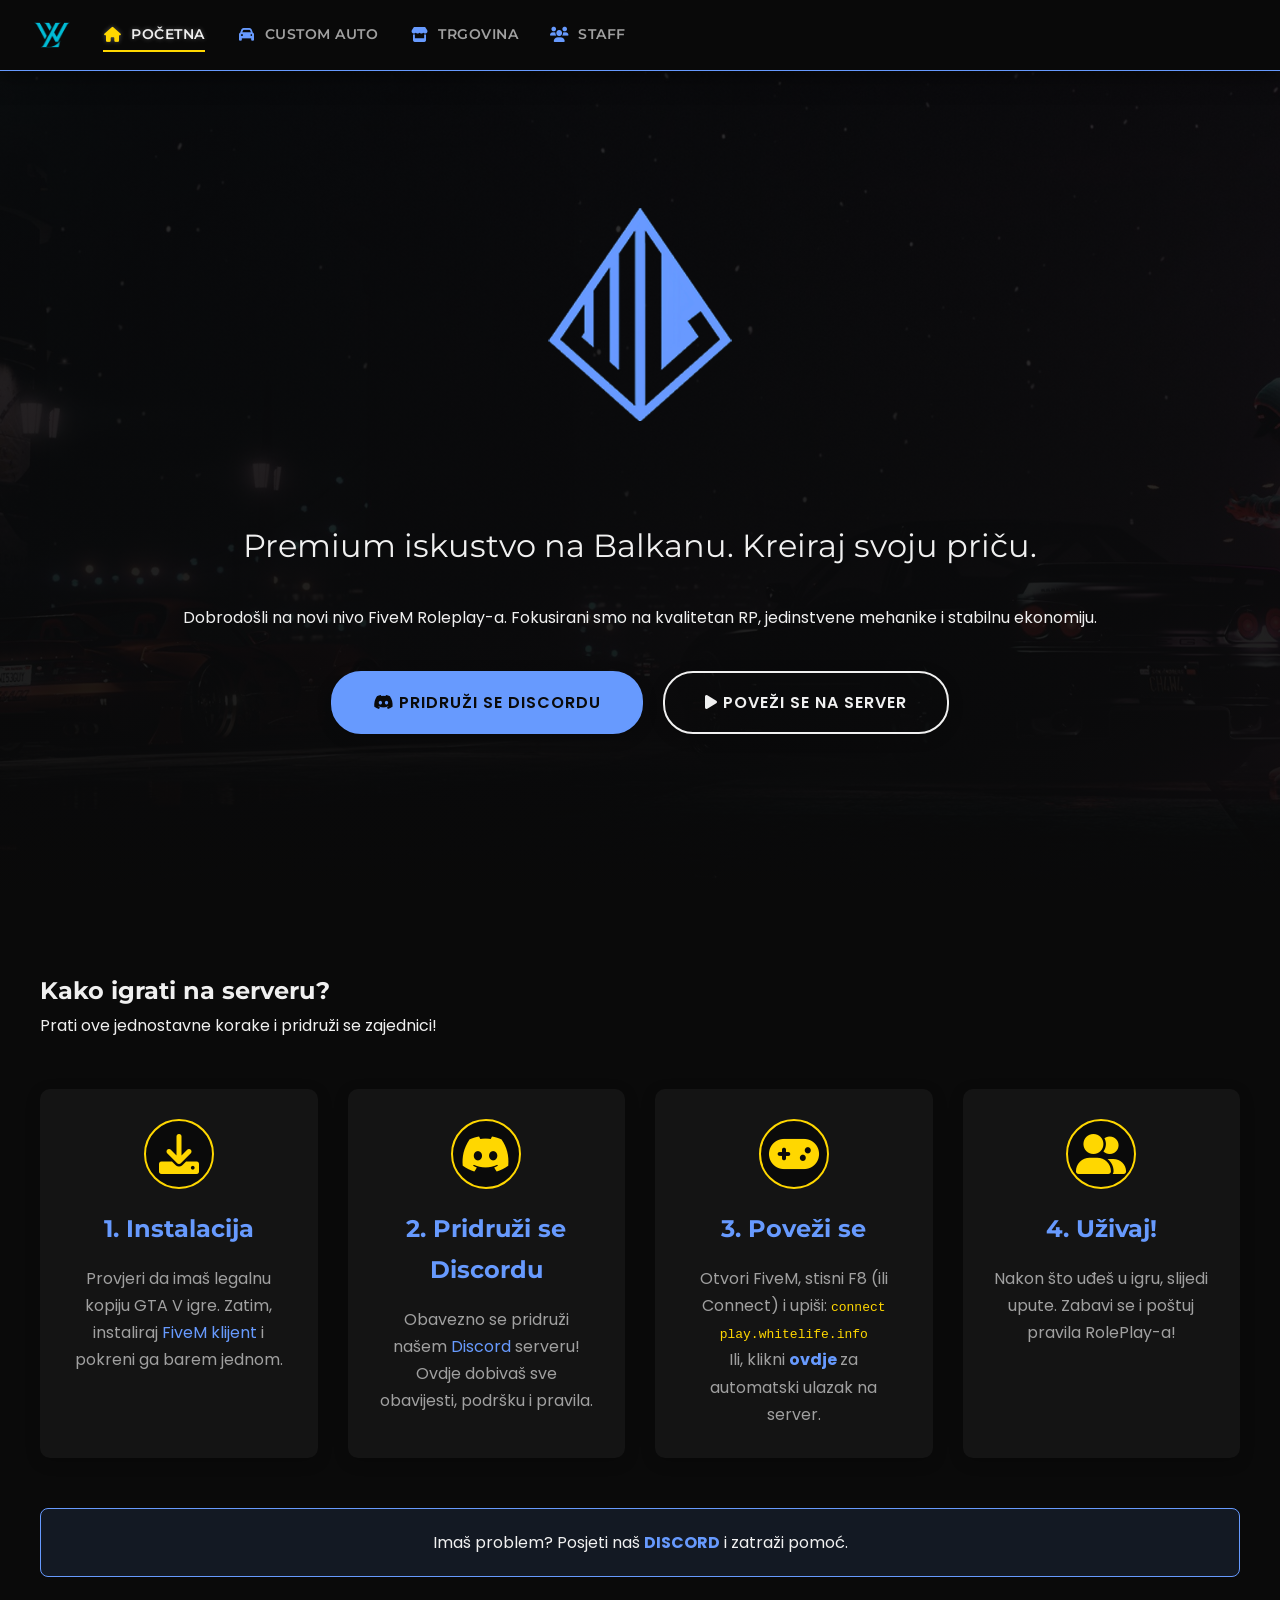
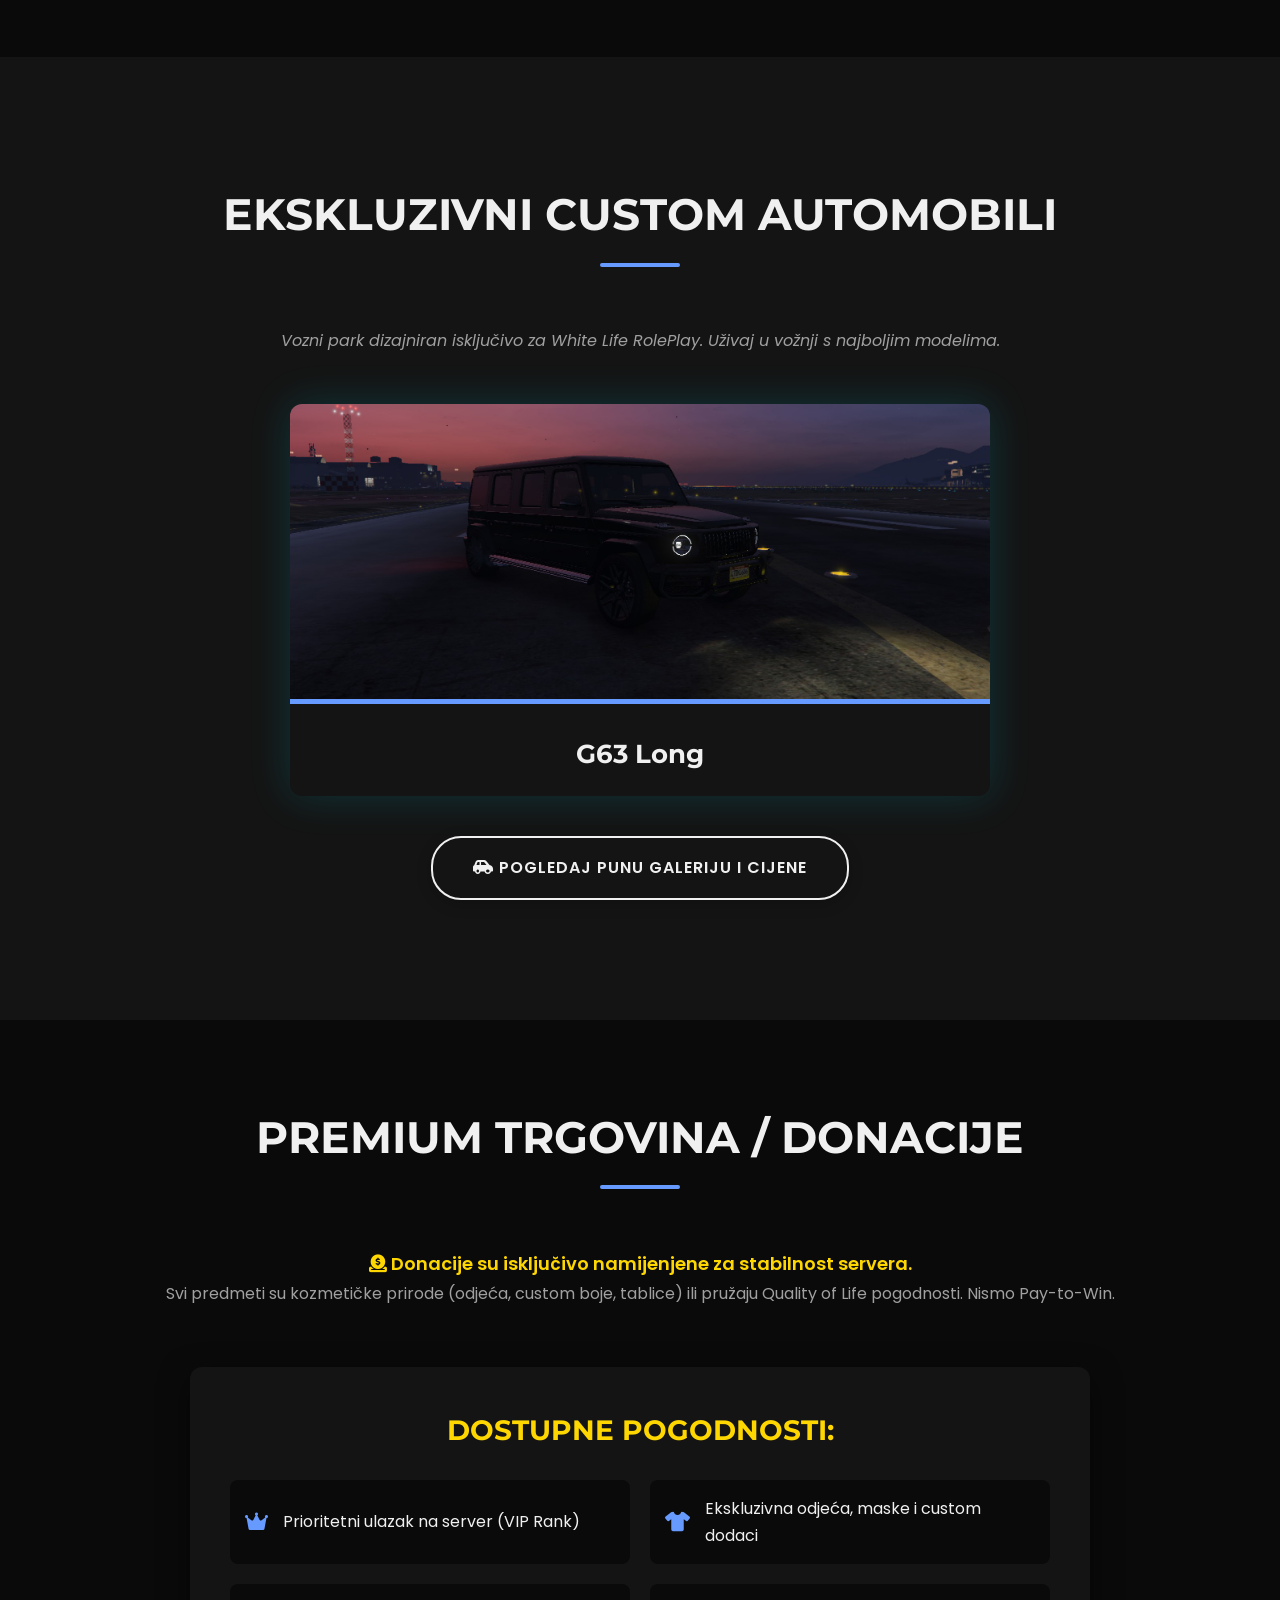
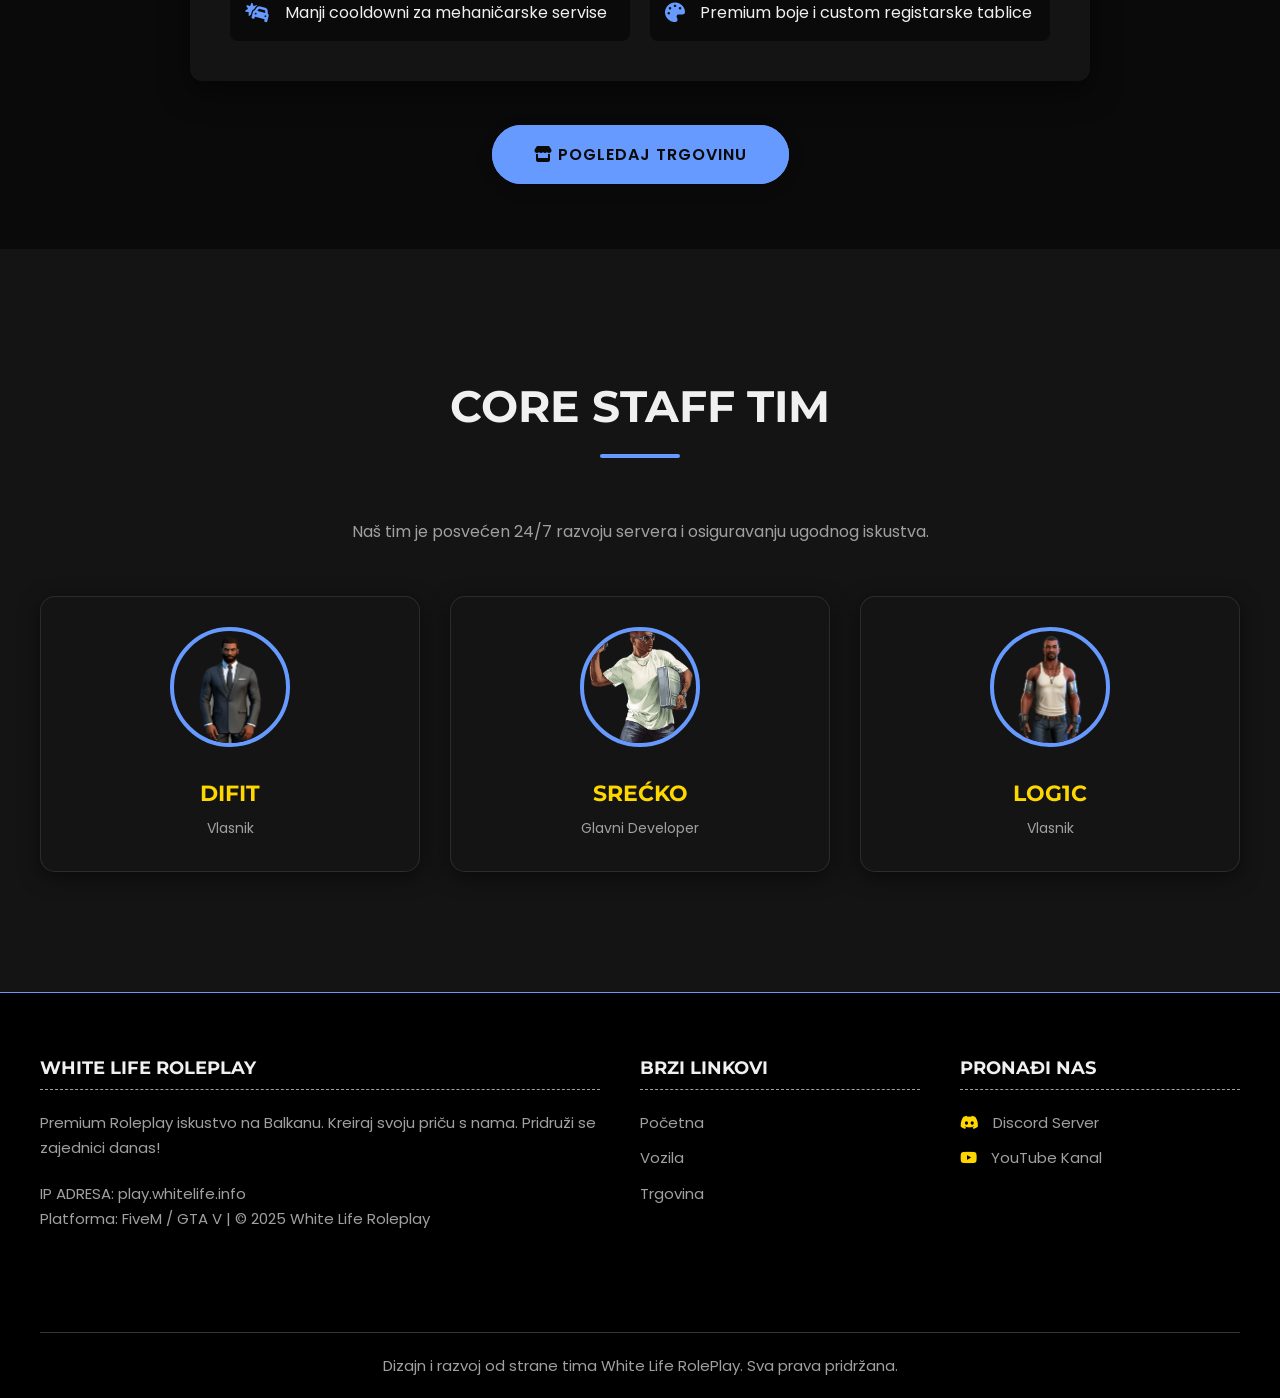
==== commit bbd20bc1: "Add files via upload" ====
--- a/index.html
+++ b/index.html
@@ -37,7 +37,7 @@
         }
     </style>
 </head>
-<body> 
+<body class="page-enter">
 
     <header>
         <div class="header-left">
--- a/style.css
+++ b/style.css
@@ -2038,129 +2038,22 @@
   * { backface-visibility: hidden; -webkit-font-smoothing: antialiased; }
   .info-block.card, .offer-card, .product-card { box-shadow: 0 8px 20px rgba(0,0,0,0.45); }
 }
-
-@media (max-width: 576px) {
-  html, body {
-    font-size: 14px;
-  }
-
-  .container {
-    padding: 0 16px;
-  }
-
-  header {
-    padding: 8px 14px;
-  }
-
-  .logo img {
-    max-width: 130px;
-    height: auto;
-  }
-
-  nav a {
-    font-size: 13px;
-    padding: 6px 8px;
-  }
-
-  .hero-section {
-    padding-top: 90px;
-    padding-bottom: 60px;
-  }
-
-  .hero-content h1 {
-    font-size: 34px;
-  }
-
-  .hero-content h2 {
-    font-size: 18px;
-  }
-
-  .cta-buttons {
-    flex-direction: column;
-    gap: 10px;
-  }
-
-  .btn {
-    width: 100%;
-    padding: 12px 22px;
-    font-size: 13px;
-  }
-
-  .content-section {
-    padding: 60px 0;
-  }
-
-  .content-section h2 {
-    font-size: 26px;
-    margin-bottom: 26px;
-  }
-
-  .info-grid,
-  .trgovina-grid,
-  .car-selector-grid,
-  .staff-grid,
-  .gallery-offers-grid,
-  .login-grid {
-    grid-template-columns: 1fr;
-    gap: 16px;
-  }
-
-  .info-block.card {
-    padding: 18px 16px;
-  }
-
-  .gallery-grid {
-    grid-template-columns: 1fr;
-    gap: 16px;
-  }
-
-  .gallery-item img.main-img {
-    height: 170px;
-  }
-
-  .summary-info h4 {
-    font-size: 18px;
-  }
-
-  .summary-info .price {
-    font-size: 20px;
-  }
-
-  .photo-gallery {
-    grid-template-columns: repeat(3, 1fr);
-    gap: 5px;
-  }
-
-  .photo-gallery img {
-    height: 52px;
-  }
-
-  footer .container {
-    padding: 20px 16px;
-  }
-
-  footer .footer-bottom {
-    flex-direction: column;
-    gap: 8px;
-    text-align: center;
-  }
-}
-
-@media (max-width: 400px) {
-  .hero-content h1 {
-    font-size: 30px;
-  }
-
-  .hero-content h2 {
-    font-size: 16px;
-  }
-
-  .content-section h2 {
-    font-size: 22px;
-  }
-
-  .btn {
-    font-size: 12px;
-    padding: 10px 18px;
-  }
-}
+/* -------- PAGE LOAD ANIMACIJA (fade + mali slide) -------- */
+
+.page-enter {
+    opacity: 0;
+    transform: translateY(10px);
+    animation: pageFadeIn 0.35s ease-out forwards;
+}
+
+@keyframes pageFadeIn {
+    from {
+        opacity: 0;
+        transform: translateY(10px);
+    }
+    to {
+        opacity: 1;
+        transform: translateY(0);
+    }
+}
+
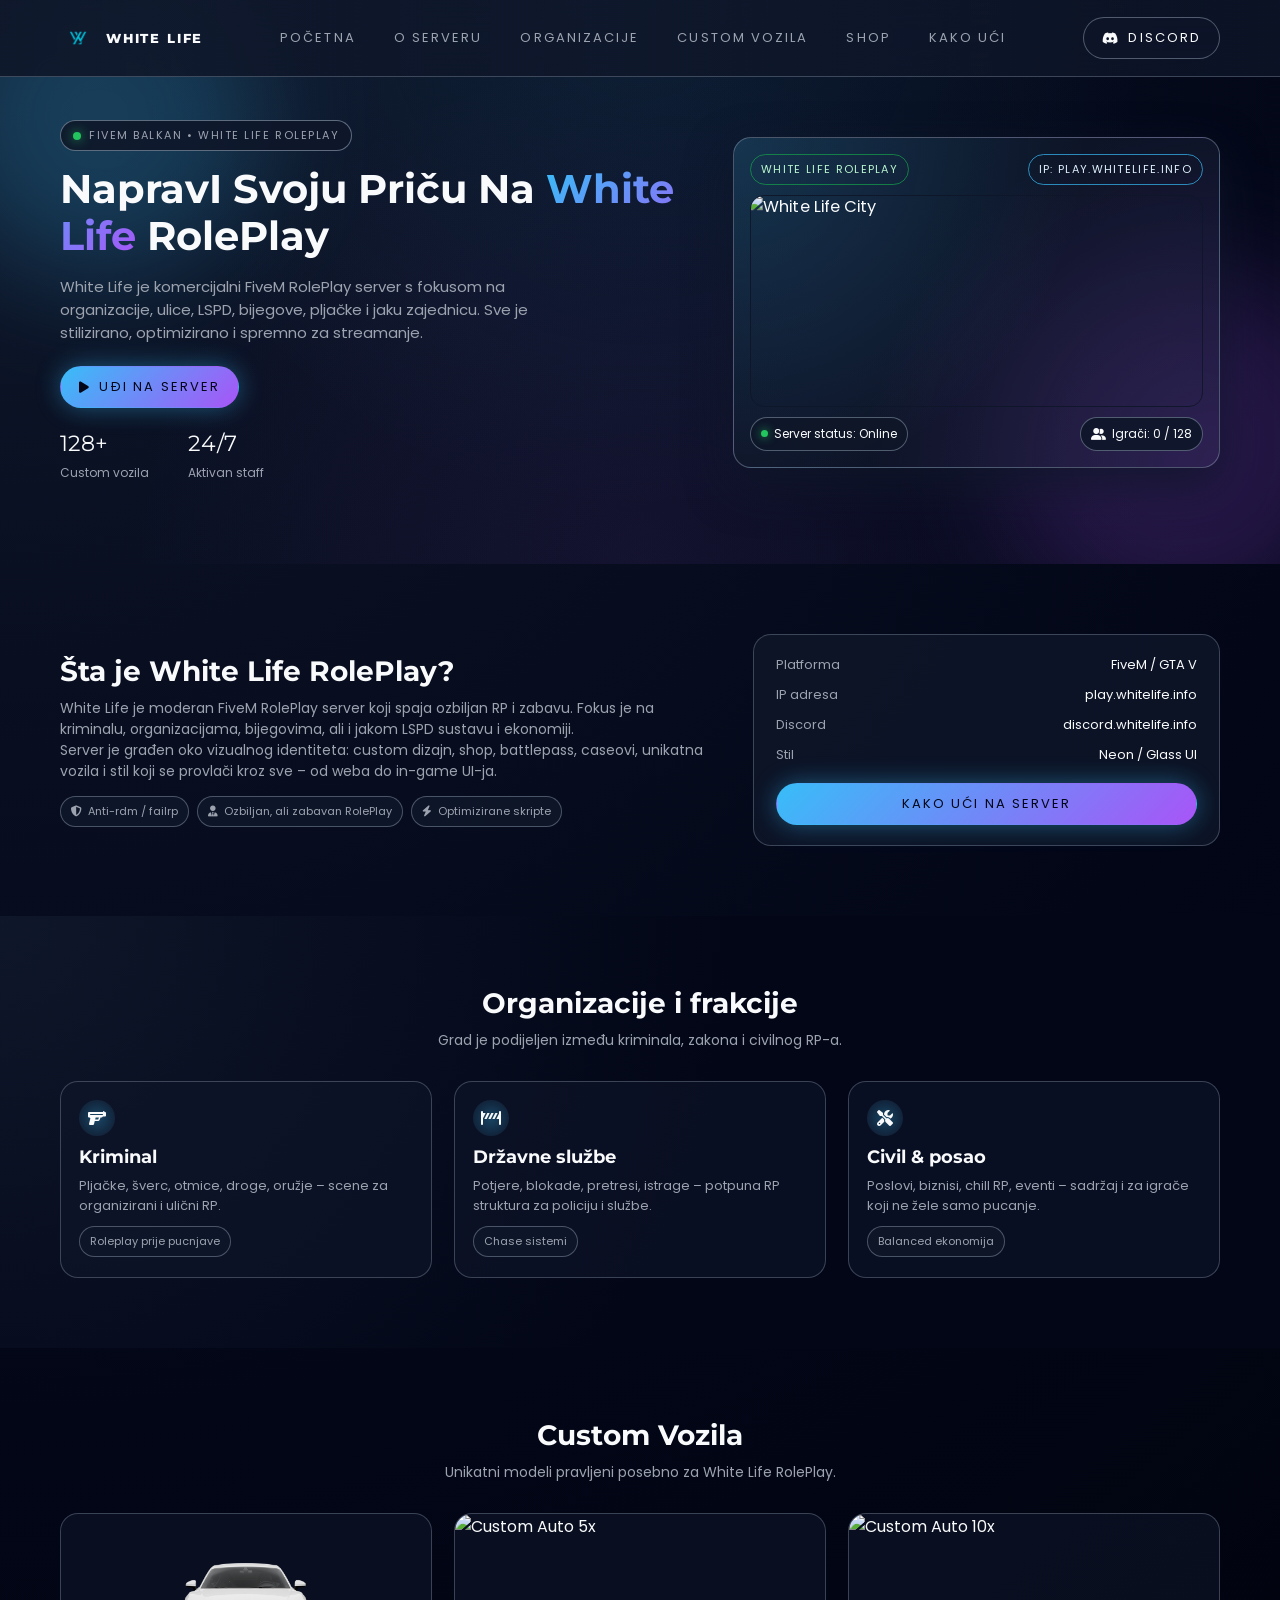
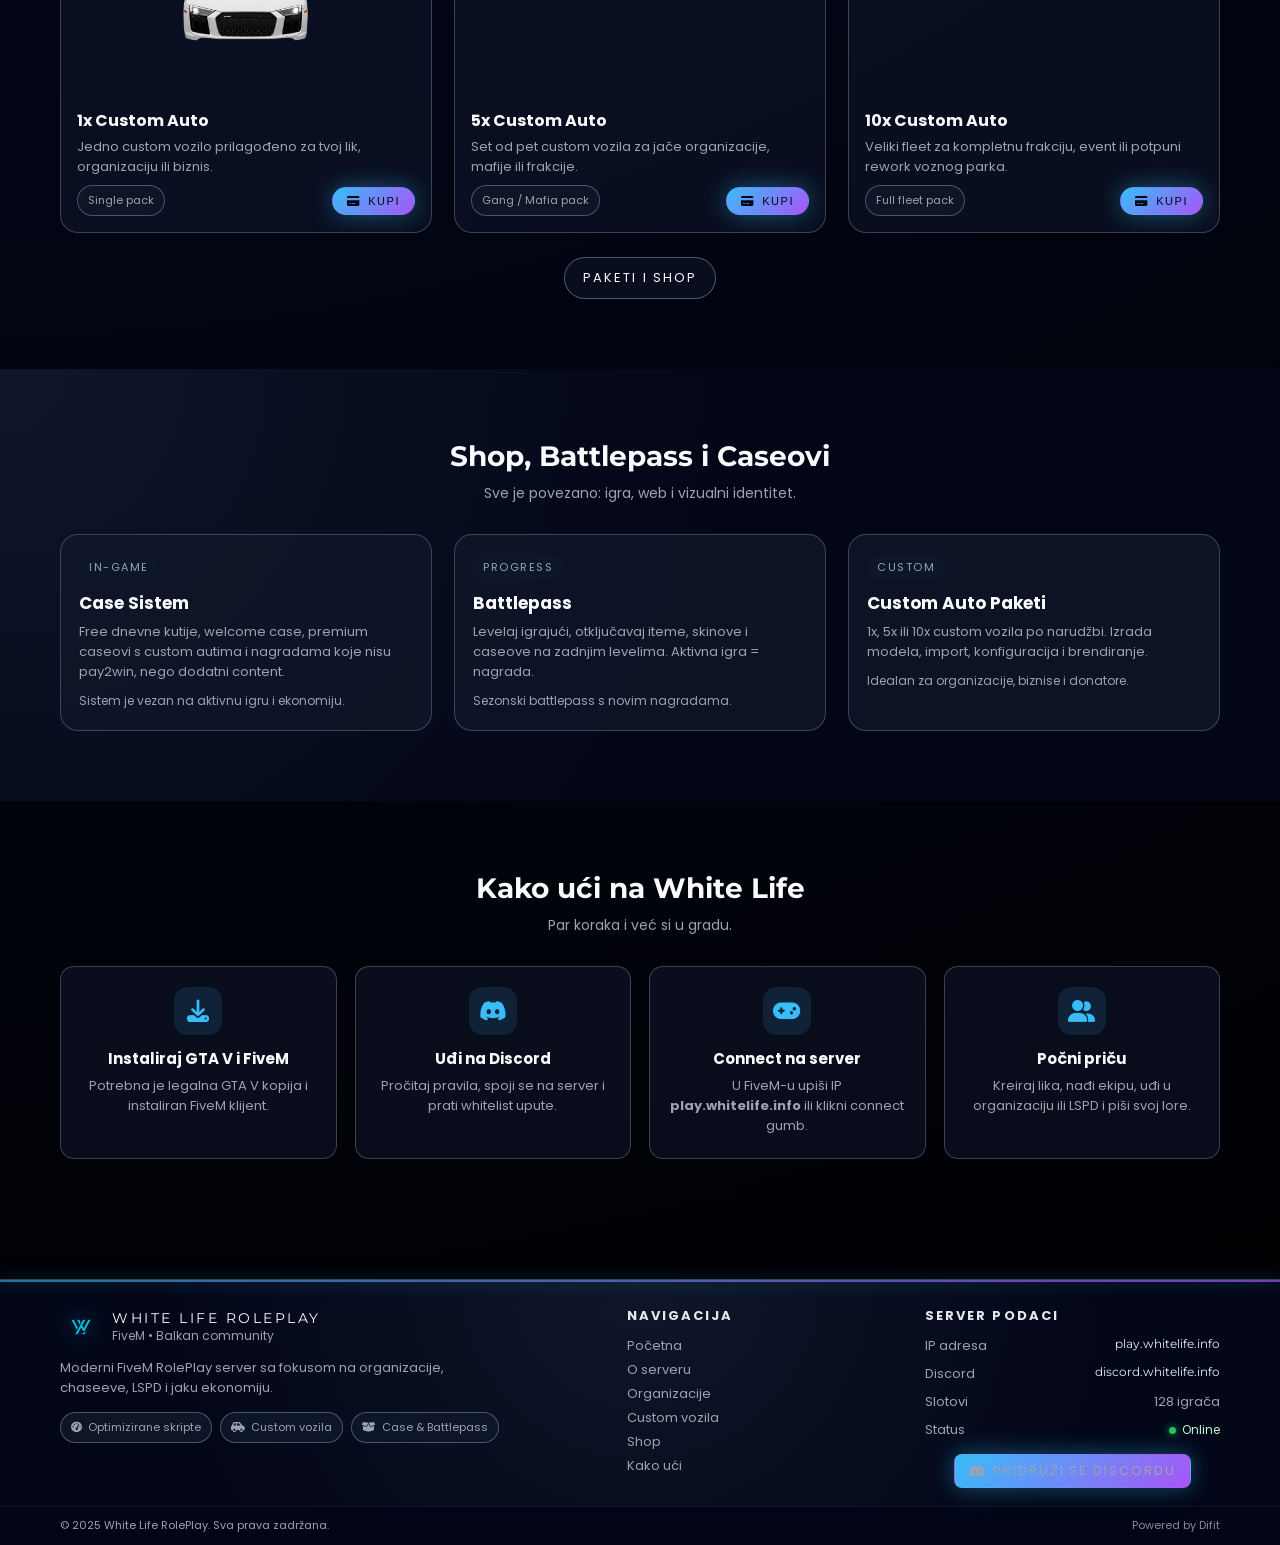
==== commit d291c39e: "Add files via upload" ====
--- a/index.html
+++ b/index.html
@@ -3,408 +3,507 @@
 <head>
     <meta charset="UTF-8">
     <meta name="viewport" content="width=device-width, initial-scale=1.0">
-    <title>White Life RolePlay</title>
+    <title>White Life RolePlay | V2</title>
     <link href="https://fonts.googleapis.com/css2?family=Montserrat:wght@400;700;800&family=Poppins:wght@300;400;600;700&display=swap" rel="stylesheet">
-    <link rel="stylesheet" href="https://cdnjs.cloudflare.com/ajax/libs/font-awesome/6.0.0-beta3/css/all.min.css">
     <link rel="stylesheet" href="style.css">
     <link rel="icon" type="image/x-icon" href="favicon.ico">
-    <link rel="icon" type="image/png" sizes="192x192" href="logo.192.png">
-    <style>
-        /* CSS za rješavanje problema skrolanja */
-        html {
-            overflow-y: scroll; 
-        }
-        #home {
-             /* Prilagođeno visini vašeg fiksnog headera */
-             padding-top: 80px; 
-             margin-top: -80px; 
-        }
-        /* Nova klasa za INICIJALNO SKRIVANJE. */
-        .cta-hidden-onload {
-            visibility: hidden !important; 
-            opacity: 0 !important;
-            /* PROMJENA: Tranzicija smanjena sa 0.5s na 0.2s */
-            transition: opacity 0.2s ease-in-out, visibility 0s 0.2s; 
-            pointer-events: none; 
-        }
-        /* Klasa za PRIKAZIVANJE. */
-        .cta-shown-onscroll {
-            visibility: visible !important; 
-            opacity: 1 !important;
-            /* PROMJENA: Tranzicija smanjena sa 0.5s na 0.2s */
-            transition: opacity 0.2s ease-in-out;
-            pointer-events: auto;
-        }
-    </style>
+    <link rel="stylesheet" href="https://cdnjs.cloudflare.com/ajax/libs/font-awesome/6.5.2/css/all.min.css">
 </head>
-<body class="page-enter">
-
-    <header>
+<body class="wl-page">
+
+<header class="wl-header">
+    <div class="wl-container header-inner">
         <div class="header-left">
-            <a href="/" class="logo"><img src="logo.png" alt="White Life RolePlay Logo"></a>
-            <nav>
-                <a href="#home" class="active"><i class="fas fa-home"></i> POČETNA</a>
-                <a href="#auto"><i class="fas fa-car"></i> CUSTOM AUTO</a>
-                <a href="#trgovina"><i class="fas fa-store"></i> TRGOVINA</a>
-                <a href="#staff"><i class="fas fa-users"></i> STAFF</a>
-            </nav>
-        </div>
-
-</a>
+            <a href="#home" class="logo">
+                <img src="logo.png" alt="White Life RolePlay Logo">
+                <span>WHITE LIFE</span>
+            </a>
+        </div>
+
+        <nav class="wl-nav">
+            <a href="#home">Početna</a>
+            <a href="#about">O serveru</a>
+            <a href="#features">Organizacije</a>
+            <a href="#autos">Custom vozila</a>
+            <a href="#shop">Shop</a>
+            <a href="#join">Kako ući</a>
+        </nav>
+
+        <div class="header-right">
+            <a href="https://discord.gg/xevuC87RK6" target="_blank" class="btn btn-outline">
+                <i class="fa-brands fa-discord"></i>
+                Discord
+            </a>
+            <button class="nav-toggle" aria-label="Otvori navigaciju">
+                <i class="fa-solid fa-bars"></i>
+            </button>
+        </div>
+    </div>
+
+    <div class="mobile-nav">
+        <a href="#home">Početna</a>
+        <a href="#about">O serveru</a>
+        <a href="#features">Organizacije</a>
+        <a href="#autos">Custom vozila</a>
+        <a href="#shop">Shop</a>
+        <a href="#join">Kako ući</a>
+        <a href="https://discord.gg/xevuC87RK6" target="_blank" class="mobile-discord-link">
+            Discord zajednica
+            <i class="fa-brands fa-discord"></i>
+        </a>
     </div>
 </header>
-    <section id="home" class="hero-section" style="background: url('hero_background.jpg') no-repeat center center/cover;">
-        <div class="container hero-content">
-            <div class="logo-hero scroll-reveal">
-                <img src="logo-hero.png" alt="White Life RolePlay Logo" style="max-width: 700px; height: auto;">
-            </div>
-            <h2 class="scroll-reveal delay-1">Premium iskustvo na Balkanu. Kreiraj svoju priču.</h2>
-            <p class="scroll-reveal delay-2">Dobrodošli na novi nivo FiveM Roleplay-a. Fokusirani smo na kvalitetan RP, jedinstvene mehanike i stabilnu ekonomiju.</p>
-            
-            <div class="cta-buttons" id="hero-cta-buttons">
-                <a href="https://discord.gg/xevuC87RK6" class="btn primary-btn" target="_blank" rel="noopener noreferrer">
-                    <i class="fab fa-discord"></i> PRIDRUŽI SE DISCORDU
+
+
+<section id="home" class="wl-hero">
+    <div class="wl-hero-bg"></div>
+    <div class="wl-hero-glow wl-hero-glow-1"></div>
+    <div class="wl-hero-glow wl-hero-glow-2"></div>
+
+    <div class="wl-container hero-inner">
+        <div class="hero-left reveal show">
+            <div class="badge-live">
+                <span class="dot"></span>
+                FiveM Balkan • White Life RolePlay
+            </div>
+            <h1>NapravI Svoju Priču Na <span>White Life</span> RolePlay</h1>
+            <p class="hero-text">
+                White Life je komercijalni FiveM RolePlay server s fokusom na organizacije, ulice, LSPD, bijegove, pljačke i jaku zajednicu.
+                Sve je stilizirano, optimizirano i spremno za streamanje.
+            </p>
+            <div class="hero-cta">
+                <a href="fivem://connect/play.whitelife.info" class="btn btn-primary">
+                    <i class="fa-solid fa-play"></i>
+                    Uđi na server
                 </a>
-                <a href="fivem://connect/play.whitelife.info" class="btn secondary-btn"> 
-                    <i class="fas fa-play"></i> POVEŽI SE NA SERVER
+            </div>
+            <div class="hero-stats">
+                <div class="stat reveal delay-1">
+                    <span class="stat-number">128+</span>
+                    <span class="stat-label">Custom vozila</span>
+                </div>
+                <div class="stat reveal delay-2">
+                    <span class="stat-number">24/7</span>
+                    <span class="stat-label">Aktivan staff</span>
+                </div>
+            </div>
+        </div>
+        <div class="hero-right reveal delay-1">
+            <div class="hero-card main-card hero-float">
+                <div class="hero-card-header">
+                    <span class="pill pill-online">White Life RolePlay</span>
+                    <span class="pill pill-ip">IP: play.whitelife.info</span>
+                </div>
+                <div class="hero-map">
+                    <div class="map-overlay"></div>
+                    <img src="hero_city.jpg" alt="White Life City" class="hero-map-img">
+                </div>
+                <div class="hero-card-footer">
+                    <div class="server-pill">
+                        <span class="dot dot-green"></span>
+                        Server status: Online
+                    </div>
+                    <div class="server-pill">
+                        <i class="fa-solid fa-user-group"></i>
+                        Igrači: 0 / 128
+                    </div>
+                </div>
+            </div>
+        </div>
+    </div>
+</section>
+
+<section id="about" class="wl-section">
+    <div class="wl-container section-grid">
+        <div class="section-left reveal">
+            <h2>Šta je White Life RolePlay?</h2>
+            <p>
+                White Life je moderan FiveM RolePlay server koji spaja ozbiljan RP i zabavu.
+                Fokus je na kriminalu, organizacijama, bijegovima, ali i jakom LSPD sustavu i ekonomiji.
+            </p>
+            <p>
+                Server je građen oko vizualnog identiteta: custom dizajn, shop, battlepass, caseovi, unikatna vozila 
+                i stil koji se provlači kroz sve – od weba do in-game UI-ja.
+            </p>
+            <div class="pill-row">
+                <span class="pill-soft"><i class="fa-solid fa-shield-halved"></i> Anti-rdm / failrp</span>
+                <span class="pill-soft"><i class="fa-solid fa-user-tie"></i> Ozbiljan, ali zabavan RolePlay</span>
+                <span class="pill-soft"><i class="fa-solid fa-bolt"></i> Optimizirane skripte</span>
+            </div>
+        </div>
+        <div class="section-right reveal delay-1">
+            <div class="info-card">
+                <div class="info-row">
+                    <span>Platforma</span>
+                    <span>FiveM / GTA V</span>
+                </div>
+                <div class="info-row">
+                    <span>IP adresa</span>
+                    <span>play.whitelife.info</span>
+                </div>
+                <div class="info-row">
+                    <span>Discord</span>
+                    <span>discord.whitelife.info</span>
+                </div>
+                <div class="info-row">
+                    <span>Stil</span>
+                    <span>Neon / Glass UI</span>
+                </div>
+                <a href="#join" class="btn btn-primary full-width">Kako ući na server</a>
+            </div>
+        </div>
+    </div>
+</section>
+
+<section id="features" class="wl-section wl-section-alt">
+    <div class="wl-container">
+        <div class="section-heading reveal">
+            <h2>Organizacije i frakcije</h2>
+            <p>Grad je podijeljen između kriminala, zakona i civilnog RP-a.</p>
+        </div>
+
+        <div class="feature-grid">
+            <div class="feature-card reveal">
+                <div class="feature-icon">
+                    <i class="fa-solid fa-gun"></i>
+                </div>
+                <h3>Kriminal</h3>
+                <p>
+                    Pljačke, šverc, otmice, droge, oružje – scene za organizirani i ulični RP.
+                </p>
+                <span class="pill-soft">Roleplay prije pucnjave</span>
+            </div>
+
+            <div class="feature-card reveal delay-1">
+                <div class="feature-icon">
+                    <i class="fa-solid fa-road-barrier"></i>
+                </div>
+                <h3>Državne službe</h3>
+                <p>
+                    Potjere, blokade, pretresi, istrage – potpuna RP struktura za policiju i službe.
+                </p>
+                <span class="pill-soft">Chase sistemi</span>
+            </div>
+
+            <div class="feature-card reveal delay-2">
+                <div class="feature-icon">
+                    <i class="fa-solid fa-screwdriver-wrench"></i>
+                </div>
+                <h3>Civil & posao</h3>
+                <p>
+                    Poslovi, biznisi, chill RP, eventi – sadržaj i za igrače koji ne žele samo pucanje.
+                </p>
+                <span class="pill-soft">Balanced ekonomija</span>
+            </div>
+        </div>
+    </div>
+</section>
+
+<section id="autos" class="wl-section">
+    <div class="wl-container">
+        <div class="section-heading reveal">
+            <h2>Custom Vozila</h2>
+            <p>Unikatni modeli pravljeni posebno za White Life RolePlay.</p>
+        </div>
+
+        <div class="autos-grid">
+
+            <!-- 1x CUSTOM AUTO -->
+            <div class="auto-card reveal">
+                <div class="auto-img-wrap">
+                    <img src="auto_01.png" alt="Custom Auto 1">
+                </div>
+                <div class="auto-info">
+                    <h3>1x Custom Auto</h3>
+                    <p>Jedno custom vozilo prilagođeno za tvoj lik, organizaciju ili biznis.</p>
+                    <div class="auto-meta">
+                        <span class="pill-soft">Single pack</span>
+
+                        <!-- PayPal Form -->
+                        <form action="https://www.paypal.com/cgi-bin/webscr" method="post" target="_top">
+                            <input type="hidden" name="cmd" value="_s-xclick" />
+                            <input type="hidden" name="hosted_button_id" value="363RRSKB657NG" />
+                            <input type="hidden" name="currency_code" value="EUR" />
+                            <button type="submit" class="btn btn-primary btn-small">
+                                <i class="fa-solid fa-credit-card"></i> KUPI
+                            </button>
+                        </form>
+
+                    </div>
+                </div>
+            </div>
+
+            <!-- 5x CUSTOM AUTA -->
+            <div class="auto-card reveal delay-1">
+                <div class="auto-img-wrap">
+                    <img src="auto_02.png" alt="Custom Auto 5x">
+                </div>
+                <div class="auto-info">
+                    <h3>5x Custom Auto</h3>
+                    <p>Set od pet custom vozila za jače organizacije, mafije ili frakcije.</p>
+                    <div class="auto-meta">
+                        <span class="pill-soft">Gang / Mafia pack</span>
+
+                        <!-- PayPal Form -->
+                        <form action="https://www.paypal.com/cgi-bin/webscr" method="post" target="_top">
+                            <input type="hidden" name="cmd" value="_s-xclick" />
+                            <input type="hidden" name="hosted_button_id" value="W6LZSWQYH954G" />
+                            <input type="hidden" name="currency_code" value="EUR" />
+                            <button type="submit" class="btn btn-primary btn-small">
+                                <i class="fa-solid fa-credit-card"></i> KUPI
+                            </button>
+                        </form>
+
+                    </div>
+                </div>
+            </div>
+
+            <!-- 10x CUSTOM AUTA -->
+            <div class="auto-card reveal delay-2">
+                <div class="auto-img-wrap">
+                    <img src="auto_03.png" alt="Custom Auto 10x">
+                </div>
+                <div class="auto-info">
+                    <h3>10x Custom Auto</h3>
+                    <p>Veliki fleet za kompletnu frakciju, event ili potpuni rework voznog parka.</p>
+                    <div class="auto-meta">
+                        <span class="pill-soft">Full fleet pack</span>
+
+                        <!-- PayPal Form -->
+                        <form action="https://www.paypal.com/cgi-bin/webscr" method="post" target="_top">
+                            <input type="hidden" name="cmd" value="_s-xclick" />
+                            <input type="hidden" name="hosted_button_id" value="JNZDTXNBAEJ62" />
+                            <input type="hidden" name="currency_code" value="EUR" />
+                            <button type="submit" class="btn btn-primary btn-small">
+                                <i class="fa-solid fa-credit-card"></i> KUPI
+                            </button>
+                        </form>
+
+                    </div>
+                </div>
+            </div>
+
+        </div>
+
+        <div class="autos-cta reveal delay-1">
+            <a href="#shop" class="btn btn-outline">
+                paketi i shop
+            </a>
+        </div>
+    </div>
+</section>
+
+
+<section id="shop" class="wl-section wl-section-alt">
+    <div class="wl-container">
+        <div class="section-heading reveal">
+            <h2>Shop, Battlepass i Caseovi</h2>
+            <p>Sve je povezano: igra, web i vizualni identitet.</p>
+        </div>
+
+        <div class="shop-grid">
+            <div class="shop-card reveal">
+                <div class="shop-tag">In-Game</div>
+                <h3>Case Sistem</h3>
+                <p>
+                    Free dnevne kutije, welcome case, premium caseovi s custom autima i nagradama
+                    koje nisu pay2win, nego dodatni content.
+                </p>
+                <div class="shop-small">
+                    Sistem je vezan na aktivnu igru i ekonomiju.
+                </div>
+            </div>
+
+            <div class="shop-card reveal delay-1">
+                <div class="shop-tag">Progress</div>
+                <h3>Battlepass</h3>
+                <p>
+                    Levelaj igrajući, otključavaj iteme, skinove i caseove na zadnjim levelima.
+                    Aktivna igra = nagrada.
+                </p>
+                <div class="shop-small">
+                    Sezonski battlepass s novim nagradama.
+                </div>
+            </div>
+
+            <div class="shop-card reveal delay-2">
+                <div class="shop-tag">Custom</div>
+                <h3>Custom Auto Paketi</h3>
+                <p>
+                    1x, 5x ili 10x custom vozila po narudžbi.
+                    Izrada modela, import, konfiguracija i brendiranje.
+                </p>
+                <div class="shop-small">
+                    Idealan za organizacije, biznise i donatore.
+                </div>
+            </div>
+        </div>
+    </div>
+</section>
+
+<section id="join" class="wl-section">
+    <div class="wl-container">
+        <div class="section-heading reveal">
+            <h2>Kako ući na White Life</h2>
+            <p>Par koraka i već si u gradu.</p>
+        </div>
+
+        <div class="steps-grid">
+
+            <div class="step-card reveal">
+                <div class="icon-wrapper">
+                    <i class="fa-solid fa-download"></i>
+                </div>
+                <h3>Instaliraj GTA V i FiveM</h3>
+                <p>Potrebna je legalna GTA V kopija i instaliran FiveM klijent.</p>
+            </div>
+
+            <div class="step-card reveal delay-1">
+                <div class="icon-wrapper">
+                    <i class="fa-brands fa-discord"></i>
+                </div>
+                <h3>Uđi na Discord</h3>
+                <p>Pročitaj pravila, spoji se na server i prati whitelist upute.</p>
+            </div>
+
+            <div class="step-card reveal delay-2">
+                <div class="icon-wrapper">
+                    <i class="fa-solid fa-gamepad"></i>
+                </div>
+                <h3>Connect na server</h3>
+                <p>U FiveM-u upiši IP <strong>play.whitelife.info</strong> ili klikni connect gumb.</p>
+            </div>
+
+            <div class="step-card reveal delay-3">
+                <div class="icon-wrapper">
+                    <i class="fa-solid fa-user-group"></i>
+                </div>
+                <h3>Počni priču</h3>
+                <p>Kreiraj lika, nađi ekipu, uđi u organizaciju ili LSPD i piši svoj lore.</p>
+            </div>
+
+        </div>
+    </div>
+</section>
+
+
+
+
+
+
+<footer class="wl-footer">
+    <div class="wl-footer-top-border"></div>
+
+    <div class="wl-container footer-inner">
+        <div class="footer-brand">
+            <div class="footer-logo-row">
+                <img src="logo.png" alt="White Life" class="footer-logo">
+                <div class="footer-name-block">
+                    <span class="footer-name-main">WHITE LIFE ROLEPLAY</span>
+                    <span class="footer-name-sub">FiveM • Balkan community</span>
+                </div>
+            </div>
+            <p class="footer-tagline">
+                Moderni FiveM RolePlay server sa fokusom na organizacije, chaseeve, LSPD i jaku ekonomiju.
+            </p>
+            <div class="footer-chips">
+                <span class="footer-chip">
+                    <i class="fa-solid fa-gauge-high"></i>
+                    Optimizirane skripte
+                </span>
+                <span class="footer-chip">
+                    <i class="fa-solid fa-car-side"></i>
+                    Custom vozila
+                </span>
+                <span class="footer-chip">
+                    <i class="fa-solid fa-box-open"></i>
+                    Case & Battlepass
+                </span>
+            </div>
+        </div>
+
+        <div class="footer-column">
+            <h5>Navigacija</h5>
+            <a href="#home">Početna</a>
+            <a href="#about">O serveru</a>
+            <a href="#features">Organizacije</a>
+            <a href="#autos">Custom vozila</a>
+            <a href="#shop">Shop</a>
+            <a href="#join">Kako ući</a>
+        </div>
+
+        <div class="footer-column">
+            <h5>Server podaci</h5>
+            <div class="footer-row">
+                <span>IP adresa</span>
+                <span class="footer-accent">play.whitelife.info</span>
+            </div>
+            <div class="footer-row">
+                <span>Discord</span>
+                <span class="footer-accent">discord.whitelife.info</span>
+            </div>
+            <div class="footer-row">
+                <span>Slotovi</span>
+                <span>128 igrača</span>
+            </div>
+            <div class="footer-row">
+                <span>Status</span>
+                <span class="footer-status">
+                    <span class="status-dot"></span> Online
+                </span>
+            </div>
+            <div class="footer-cta">
+                <a href="https://discord.gg/xevuC87RK6" target="_blank" class="btn btn-primary btn-small footer-discord-btn">
+                    <i class="fa-brands fa-discord"></i>
+                    Pridruži se Discordu
                 </a>
             </div>
-
-        </div>
-    </section>
-
-<section class="section-padding" id="guide">
-    <div class="container">
-        <h2 class="section-title scroll-reveal">Kako igrati na serveru?</h2>
-        <p class="section-subtitle scroll-reveal delay-1">Prati ove jednostavne korake i pridruži se zajednici!</p>
-
-        <div class="guide-steps-grid">
-            
-            <div class="guide-step scroll-reveal">
-                <div class="icon-wrapper"><i class="fas fa-download"></i></div>
-                <h3>1. Instalacija</h3>
-                <p>Provjeri da imaš legalnu kopiju GTA V igre. Zatim, instaliraj <a href="https://fivem.net/" target="_blank">FiveM klijent</a> i pokreni ga barem jednom.</p>
-            </div>
-            
-            <div class="guide-step scroll-reveal delay-1">
-                <div class="icon-wrapper"><i class="fab fa-discord"></i></div>
-                <h3>2. Pridruži se Discordu</h3>
-                <p>Obavezno se pridruži našem <a href="https://discord.gg/xevuC87RK6" target="_blank">Discord</a> serveru! Ovdje dobivaš sve obavijesti, podršku i pravila.</p>
-            </div>
-            
-<div class="guide-step scroll-reveal delay-2">
-    <div class="icon-wrapper"><i class="fas fa-gamepad"></i></div>
-    <h3>3. Poveži se</h3>
-    <p>
-        Otvori FiveM, stisni F8 (ili Connect) i upiši: <code style="color: var(--color-accent-secondary);">connect play.whitelife.info</code>
-        <br>
-        Ili, klikni 
-        <a href="fivem://connect/play.whitelife.info" target="_blank" style="font-weight: 700;">
-            ovdje
-        </a> 
-        za automatski ulazak na server.
-    </p>
-</div>
-            
-            <div class="guide-step scroll-reveal delay-3">
-                <div class="icon-wrapper"><i class="fas fa-user-friends"></i></div>
-                <h3>4. Uživaj!</h3>
-                <p>Nakon što uđeš u igru, slijedi upute. Zabavi se i poštuj pravila RolePlay-a!</p>
-            </div>
-        </div>
-        
-        <div class="guide-cta scroll-reveal">
-            <p>Imaš problem? Posjeti naš <a href="https://discord.gg/xevuC87RK6">DISCORD</a> i zatraži pomoć.</p>
-        </div>
-    </div>
-</section>
-
-    <section id="auto" class="content-section dark-bg">
-        <div class="container">
-            <h2 class="scroll-reveal">EKSKLUZIVNI CUSTOM AUTOMOBILI</h2>
-            <p class="scroll-reveal delay-1" style="color: var(--color-text-muted); font-style: italic;">Vozni park dizajniran isključivo za White Life RolePlay. Uživaj u vožnji s najboljim modelima.</p>
-            
-            <div class="slider-container scroll-reveal delay-2">
-                <div class="car-item single-slide" id="auto-slider">
-                    <img src="auto_01.jpg" id="slider-image" alt="Custom Vozilo">
-                    <div class="slide-info">
-                        <h4 id="slider-title">G63 Long</h4>
-                    </div>
-                </div>
-            </div>
-            
-            <div class="cta-buttons mt-40 scroll-reveal"> 
-                <a href="galerija.html" class="btn secondary-btn large-btn" id="gallery-cta">
-                    <i class="fas fa-car-side"></i> POGLEDAJ PUNU GALERIJU I CIJENE
-                </a>
-            </div>
-        </div>
-    </section>
-
-<section id="trgovina" class="content-section">
-    <div class="container">
-        <h2 class="scroll-reveal">PREMIUM TRGOVINA / DONACIJE</h2>
-        
-        <div class="trgovina-tekst-box scroll-reveal delay-1">
-            
-            <p style="color: var(--color-accent-secondary); font-size: 18px; font-weight: 600;">
-                <i class="fas fa-donate"></i> Donacije su isključivo namijenjene za stabilnost servera.
-            </p>
-            <p style="color: var(--color-text-muted);">
-                Svi predmeti su kozmetičke prirode (odjeća, custom boje, tablice) ili pružaju Quality of Life pogodnosti. Nismo Pay-to-Win.
-            </p>
-
-            <div class="donation-perks delay-2">
-                <h4>DOSTUPNE POGODNOSTI:</h4>
-                <ul>
-                    <li><i class="fas fa-crown icon"></i> Prioritetni ulazak na server (VIP Rank)</li>
-                    <li><i class="fas fa-tshirt icon"></i> Ekskluzivna odjeća, maske i custom dodaci</li>
-                    <li><i class="fas fa-car-crash icon"></i> Manji cooldowni za mehaničarske servise</li>
-                    <li><i class="fas fa-palette icon"></i> Premium boje i custom registarske tablice</li>
-                </ul>
-            </div>
-            
-        </div> 
-        <a href="trgovina.html" class="btn primary-btn large-btn scroll-reveal delay-4">
-            <i class="fas fa-store"></i> POGLEDAJ TRGOVINU
-        </a>
-    </div>
-</section>
-
-    <section id="staff" class="content-section dark-bg">
-        <div class="container">
-            <h2 class="scroll-reveal">CORE STAFF TIM</h2>
-            <p class="scroll-reveal delay-1" style="color: var(--color-text-muted);">Naš tim je posvećen 24/7 razvoju servera i osiguravanju ugodnog iskustva.</p>
-            
-            <div class="staff-grid scroll-reveal delay-2">
-                <div class="staff-member">
-                    <img src="avatar_owner.jpg" alt="Vlasnik">
-                    <h4>DIFIT</h4>
-                    <p>Vlasnik</p>
-                </div>
-                <div class="staff-member">
-                    <img src="avatar_admin.jpg" alt="Admin">
-                    <h4>SREĆKO</h4>
-                    <p>Glavni Developer</p>
-                </div>
-                <div class="staff-member">
-                    <img src="avatar_support.jpg" alt="Support">
-                    <h4>LOG1C</h4>
-                    <p>Vlasnik</p>
-                </div>
-            </div>
-        </div>
-    </section>
-
-<div id="login-modal" class="modal-overlay">
-    <div class="modal-content">
-<a href="#" onclick="closeModal(event)" class="close-modal">&times;</a>
-    <img src="logo.png" alt="White Life RolePlay Logo" class="modal-logo"> 
-    <p>Odaberite način za prijavu na server:</p>
-        
-        <div class="login-grid">
-            <a href="#" class="btn login-fivem large-btn">
-                <i class="fas fa-gamepad"></i> FiveM
-            </a>
-            
-            <a href="#" class="btn login-discord large-btn">
-                <i class="fab fa-discord"></i> Discord
-            </a>
-        </div>
-        
-        <p class="small-text mt-20" style="color: var(--color-text-light);">
-            Prijava je potrebna za pristup svim funkcionalnostima.
-        </p>
-    </div>  
-
-</div>
-
-    <footer>
-        <div class="container scroll-reveal">
-            <div class="footer-info">
-                <h4>WHITE LIFE ROLEPLAY</h4>
-                <p>Premium Roleplay iskustvo na Balkanu. Kreiraj svoju priču s nama. Pridruži se zajednici danas!</p>
-                <p class="small-text mt-20">IP ADRESA: <span class="ip-address">play.whitelife.info</span></p>
-                <span class="small-text">Platforma: FiveM / GTA V | &copy; 2025 White Life Roleplay</span>
-            </div>
-            <div class="footer-links">
-                <h4>BRZI LINKOVI</h4>
-                <a href="/">Početna</a>
-                <a href="galerija.html">Vozila</a>
-                <a href="trgovina.html">Trgovina</a>
-            </div>
-            <div class="footer-social">
-                <h4>PRONAĐI NAS</h4>
-                <a href="https://discord.gg/xevuC87RK6" target="_blank" rel="noopener noreferrer"><i class="fab fa-discord"></i> Discord Server</a>
-                <a href="https://www.youtube.com/@whiteliferoleplay" target="_blank" rel="noopener noreferrer"><i class="fab fa-youtube"></i> YouTube Kanal</a>
-            </div>
-            <div class="copyright">
-                <p>Dizajn i razvoj od strane tima White Life RolePlay. Sva prava pridržana.</p>
-            </div>
-        </div>
-    </footer>
-
-    <script>
-
-
-        // --- KOD ZA AUTOMATSKI SLIDER (NETAKNUT) ---
-
-        const slides = [
-            { img: 'auto_01.jpg', title: 'G63 Long' },
-            { img: 'auto_02.jpg', title: 'Ferrari SF90' },
-            { img: 'auto_03.jpg', title: 'M6 E24' },
-            { img: 'auto_04.jpg', title: 'Porsche Carrera' },
-            { img: 'auto_05.jpg', title: '488 Spider' },
-        ];
-
-        let currentSlide = -1; 
-        const sliderImage = document.getElementById('slider-image');
-        const sliderTitle = document.getElementById('slider-title');
-        const slideContainer = document.getElementById('auto-slider');
-
-        function updateSlide() {
-            if (!sliderImage || !slideContainer) return; 
-
-            sliderImage.style.opacity = 0;
-            
-            setTimeout(() => {
-                currentSlide = (currentSlide + 1) % slides.length;
-                const nextSlide = slides[currentSlide];
-                
-                sliderImage.src = nextSlide.img;
-                sliderImage.alt = nextSlide.title;
-                sliderTitle.innerHTML = `${nextSlide.title}`;
-                
-                sliderImage.style.opacity = 1;
-            }, 500); 
-        }
-
-        if (slides.length > 1) {
-            updateSlide(); 
-            setInterval(updateSlide, 5000); 
-        }
-        
-
-// --- NOVE FUNKCIJE ZA OTVARANJE I ZATVARANJE MODALA (Zaobilazi smooth scroll) ---
-
-const loginModal = document.getElementById('login-modal');
-
-function openModal(event) {
-    // Sprječava da href="#" skrola na vrh
-    event.preventDefault(); 
-    
-    // Dodaje klasu za otvaranje (Ovo koristi CSS modal-overlay.modal-active)
-    if(loginModal) loginModal.classList.add('modal-active');
-}
-
-function closeModal(event) {
-    // Sprječava da href="#" skrola na vrh
-    event.preventDefault(); 
-    
-    // Uklanja klasu za zatvaranje
-    if(loginModal) loginModal.classList.remove('modal-active');
-}
-
-// Zatvaranje na klik izvan modala (na overlay)
-if(loginModal) {
-    loginModal.addEventListener('click', function(e) {
-        // Provjerava je li kliknut sam overlay, a ne modal-content
-        if (e.target === loginModal) {
-            loginModal.classList.remove('modal-active');
+        </div>
+    </div>
+
+    <div class="footer-bottom-bar">
+        <div class="wl-container footer-bottom-inner">
+            <span class="footer-bottom-text">
+                © 2025 White Life RolePlay. Sva prava zadržana.
+            </span>
+            <div class="footer-bottom-links">
+                <span>Powered by Difit</span>
+            </div>
+        </div>
+    </div>
+</footer>
+
+
+<script>
+const observer = new IntersectionObserver((entries) => {
+    entries.forEach(entry => {
+        if (entry.isIntersecting) {
+            entry.target.classList.add('show');
+            observer.unobserve(entry.target);
         }
     });
+}, { threshold: 0.15 });
+
+document.querySelectorAll('.reveal').forEach(el => {
+    if (!el.classList.contains('show')) observer.observe(el);
+});
+
+const navToggle = document.querySelector('.nav-toggle');
+const mobileLinks = document.querySelectorAll('.mobile-nav a');
+
+if (navToggle) {
+    navToggle.addEventListener('click', function () {
+        document.body.classList.toggle('nav-open');
+    });
 }
 
-
-        // --- KOD ZA ANIMACIJE PRI SKROLANJU (SCROLL REVEAL) - MODIFICIRAN ZA CTA GUMBE ---
-        const scrollRevealElements = document.querySelectorAll('.scroll-reveal');
-        const ctaButtons = document.getElementById('hero-cta-buttons'); 
-        let hasScrolled = false; 
-
-        const offset = 100; 
-
-        function checkVisibility() {
-            const viewportHeight = window.innerHeight;
-
-            scrollRevealElements.forEach(element => {
-                const elementTop = element.getBoundingClientRect().top;
-                const elementBottom = element.getBoundingClientRect().bottom;
-
-                const isEnteringViewport = elementTop < viewportHeight - offset; 
-                const isOffScreen = elementBottom < 0 || elementTop >= viewportHeight; 
-
-                if (isEnteringViewport) {
-                    element.classList.add('visible');
-                } 
-                
-                if (isOffScreen) {
-                    element.classList.remove('visible');
-                }
-            });
-            
-            // LOGIKA ZA PRIKAZ CTA GUMBA NAKON PRVOG SKROLA
-            if (window.scrollY > 10 && !hasScrolled) {
-                if (ctaButtons) {
-                    ctaButtons.classList.remove('cta-hidden-onload');
-                    ctaButtons.classList.add('cta-shown-onscroll');
-                    hasScrolled = true; 
-                }
-            }
-        }
-        
-        window.addEventListener('load', checkVisibility); 
-        window.addEventListener('scroll', checkVisibility); 
-        checkVisibility(); 
-
-    // === POPRAVAK ZA 'active' KLASU NA NAVIGACIJI (NETAKNUT) ===
-
-    const sections = document.querySelectorAll('section[id]'); 
-    const navLinks = document.querySelectorAll('header nav a');
-    const offsetMargin = 300; 
-
-    function updateActiveLink() {
-        let currentSectionId = '';
-        
-        const scrollPosition = window.pageYOffset + offsetMargin;
-
-sections.forEach(section => {
-        const sectionId = section.getAttribute('id');
-        
-        // NOVO: IGNORIRAJ SEKCIJU 'guide' i zadrži prethodno aktivnu sekciju
-        if (sectionId === 'guide') {
-            // Ako je trenutna sekcija 'guide', nemoj ažurirati 'currentSectionId', 
-            // nego ostavi ID prethodne sekcije (npr. 'staff').
-            return; 
-        }
-
-        if (scrollPosition >= section.offsetTop) {
-            currentSectionId = sectionId;
-        }
+mobileLinks.forEach(function (link) {
+    link.addEventListener('click', function () {
+        document.body.classList.remove('nav-open');
     });
-
-        navLinks.forEach(link => {
-            link.classList.remove('active');
-            
-            const linkHref = link.getAttribute('href'); 
-            
-            if (linkHref && linkHref.startsWith('#')) {
-                const linkId = linkHref.substring(1); 
-                
-                if (linkId === currentSectionId) {
-                    link.classList.add('active');
-                }
-            }
-        });
-
-        const homeLink = document.querySelector('header nav a[href="#home"]');
-        if (!currentSectionId && homeLink) {
-             homeLink.classList.add('active');
-        }
-    }
-
-    window.addEventListener('scroll', updateActiveLink);
-    window.addEventListener('load', updateActiveLink);
-
-    </script>
+});
+</script>
+
+
 </body>
-</html>+</html>
--- a/style.css
+++ b/style.css
@@ -1,2059 +1,1047 @@
-/* GLOBALNI STILOVI I RESET */
+:root {
+    --color-dark: #020617;
+    --color-medium: #020c1f;
+    --color-accent-primary: #38bdf8;
+    --color-accent-secondary: #a855f7;
+    --color-text-light: #f9fafb;
+    --color-text-muted: #9ca3af;
+    --color-border-subtle: rgba(148, 163, 184, 0.35);
+    --glass-bg: rgba(15, 23, 42, 0.8);
+    --glass-soft: rgba(15, 23, 42, 0.6);
+    --radius-lg: 18px;
+    --radius-md: 14px;
+    --radius-pill: 999px;
+    --shadow-soft: 0 18px 45px rgba(15, 23, 42, 0.75);
+    --font-main: "Poppins", system-ui, -apple-system, BlinkMacSystemFont, sans-serif;
+    --font-secondary: "Montserrat", system-ui, -apple-system, BlinkMacSystemFont, sans-serif;
+}
+
 * {
     margin: 0;
     padding: 0;
     box-sizing: border-box;
 }
 
-:root {
-    --color-dark: #0A0A0A;           /* Ultra tamna pozadina */
-    --color-medium: #141414;         /* Sekcija pozadina */
-    --color-accent-primary: #679afe; /* Primarni akcent (Plava) */
-    --color-accent-secondary: #FFD700; /* Sekundarni akcent (Zlatna/Luxury) */
-    --color-text-light: #F0F0F0;     /* Glavni tekst */
-    --color-text-muted: #A0A0A0;     /* Muted tekst */
-    --font-primary: 'Poppins', sans-serif;
-    --font-secondary: 'Montserrat', sans-serif;
-}
-
-body {
-    font-family: var(--font-primary);
-    background-color: var(--color-dark); 
-    color: var(--color-text-light); 
-    line-height: 1.7;
+html, body {
     scroll-behavior: smooth;
 }
 
-h1, h2, h3, h4 {
-    font-family: var(--font-secondary);
+body.wl-page {
+    background: radial-gradient(circle at top left, #0f172a 0, #020617 42%, #000 100%);
     color: var(--color-text-light);
-    font-weight: 700;
+    font-family: var(--font-main);
 }
 
 a {
-    color: var(--color-accent-primary);
     text-decoration: none;
-    transition: color 0.3s;
-}
-
-a:hover {
-    color: var(--color-accent-secondary);
-}
-
-.container {
-    max-width: 1300px;
+    color: inherit;
+}
+
+img {
+    max-width: 100%;
+    display: block;
+}
+
+.wl-container {
+    max-width: 1200px;
     margin: 0 auto;
-    padding: 0 40px; 
-}
-
-/* UTILITY KLASE */
-.mt-20 { margin-top: 20px !important; }
-.mt-30 { margin-top: 30px !important; } 
-.mt-40 { margin-top: 40px !important; }
-
-/* ------------------------------------- */
-/* ANIMACIJE I SKROL EFEKTI KLASA */
-/* ------------------------------------- */
-
-/* Početno stanje: Fade In Up */
-.scroll-reveal {
-    opacity: 0;
-    transform: translateY(40px);
-    transition: opacity 0.9s cubic-bezier(0.25, 0.46, 0.45, 0.94), 
-                transform 0.9s cubic-bezier(0.25, 0.46, 0.45, 0.94);
-}
-
-/* Stanje kada je vidljivo */
-.scroll-reveal.visible {
-    opacity: 1;
-    transform: translateY(0);
-}
-
-/* Kašnjenja za sekvencijalni izgled */
-.scroll-reveal.delay-1 { transition-delay: 0.15s; }
-.scroll-reveal.delay-2 { transition-delay: 0.30s; }
-.scroll-reveal.delay-3 { transition-delay: 0.45s; }
-
-
-/* HEADER I NAVIGACIJA */
-header {
-    background-color: rgba(10, 10, 10, 0.95);
-    backdrop-filter: blur(5px); 
-    display: flex;
-    justify-content: space-between; 
-    align-items: center;
-    /* LIJEVO/DESNO padding MORA BITI VEĆI za razmak loga! */
-    padding: 0px 0px; /* Vertikalni 1px (uski), Horizontalni 20px (za pomak loga) */
-    position: sticky;
-    top: 0;
-    z-index: 1000;
-    box-shadow: 0 4px 20px rgba(0, 0, 0, 0.5); 
-    border-bottom: 1px solid var(--color-accent-primary);
-    animation: fadeIn 0.8s ease-out forwards;
-}
-
-@keyframes fadeIn {
-    from { opacity: 0; }
-    to { opacity: 1; }
-}
-
-nav {
-    display: flex; 
-}
-
-/* STILOVI ZA LOGO (SLIKA) */
-.logo {
-    display: inline-block; 
-    transition: opacity 0.3s;
-    /* NOVO: Dodaje razmak od lijevog ruba Headera (pomjera logo udesno) */
-    margin-left: 17px; 
-}
-
-.logo img {
-    height: 70px; /* Postavite ovdje željenu VELIČINU. Npr. 80px */
-    width: auto;
-    display: block;
-}
-
-.logo:hover {
-    opacity: 0.8; 
-}
-/* KRAJ STILOVA ZA LOGO */
-
-
-/* ------ KOREKCIJA ZA NAVIGACIJU NA DESKTOPU ------ */
-
-/* 1. Novi raspored (Logo + Nav lijevo) */
-header .header-left {
-    display: flex;
-    align-items: center;
-    /* Ako je .header-left skroz lijevo, sve će biti skroz lijevo */
-    width: 100%; 
-}
-
-/* 2. Premještanje Nav-a uz logo */
-header nav {
-    margin-left: 15px; /* Razmak između loga i prve navigacijske stavke */
-}
-
-/* 3. Stilovi za linkove i ikone */
-nav a {
-    font-family: var(--font-secondary); 
-    font-weight: 600;
-    font-size: 14px;
-    letter-spacing: 0.5px;
-    color: var(--color-text-muted); 
-    transition: color 0.3s, text-shadow 0.3s;
-    margin: 0 16px;
-    display: flex; 
-    align-items: center;
-    gap: 8px; 
-    position: relative; 
-}
-
-/* 4. Stilovi za ikone */
-nav a i {
-    font-size: 15px;
-    color: var(--color-accent-primary); 
-    transition: color 0.3s;
-    width: 20px; 
-    text-align: center;
-}
-
-/* 5. Hover i Active stanja */
-nav a:hover,
-nav a.active {
-    color: var(--color-text-light); 
-    text-shadow: 0 0 5px rgba(255, 255, 255, 0.3);
-}
-
-nav a:hover i,
-nav a.active i {
-    color: var(--color-accent-secondary); 
-}
-
-/* 6. Prilagodba donje crte (hover efekt) */
-nav a::after {
-    content: '';
-    position: absolute;
-    bottom: -5px;
-    left: 0;
-    width: 0;
-    height: 2px;
-    background-color: var(--color-accent-secondary); 
-    transition: width 0.3s ease-out;
-}
-
-nav a:hover::after,
-nav a.active::after {
-    width: 100%;
-}
-/* ------ KRAJ KOREKCIJE ZA NAVIGACIJU NA DESKTOPU ------ */
-
-/* ------ POČETAK MODIFIKACIJE ZA NAVIGACIJU (TVOJ ZAHTJEV) ------ */
-
-/* 1. Novi raspored (Logo + Nav lijevo, Gumb desno) */
-header .header-left {
-    display: flex;
-    align-items: center;
-}
-
-header .header-right {
-    display: flex;
-    align-items: center;
-}
-
-/* 2. Premještanje Nav-a uz logo */
-header nav {
-    margin-left: 0px; /* Razmak od loga */
-}
-
-/* 3. Stilovi za nove gumbe (Desktop vs Mobile) */
-.join-btn-desktop {
-    display: block; /* Prikazan na desktopu */
-    padding: 10px 25px; /* Malo manji gumb za header */
-    font-size: 14px;
-    /* Nasljeđuje .btn i .primary-btn stilove */
-}
-
-.join-btn-mobile {
-    display: none; /* Skriven na desktopu (OBAVEZNO) */
-}
-
-/* 4. "Luksuzni" stil za linkove i ikone */
-nav a {
-    font-family: var(--font-secondary); /* Montserrat (kao kod naslova) */
-    font-weight: 600;
-    font-size: 14px;
-    letter-spacing: 0.5px;
-    color: var(--color-text-muted); /* Prigušena boja za eleganciju */
-    transition: color 0.3s, text-shadow 0.3s;
-    margin: 0 16px;
-    display: flex; /* Za poravnanje ikone i teksta */
-    align-items: center;
-    gap: 8px; /* Razmak između ikone i teksta */
-    position: relative; /* Za crtu ispod */
-}
-
-/* 5. Stilovi za ikone */
-nav a i {
-    font-size: 15px;
-    color: var(--color-accent-primary); /* Ikona u plavoj boji */
-    transition: color 0.3s;
-    width: 20px; /* Fiksna širina da se tekst ne pomjera */
-    text-align: center;
-}
-
-/* 6. Hover i Active stanja */
-nav a:hover,
-nav a.active {
-    color: var(--color-text-light); /* Posvijetli tekst */
-    text-shadow: 0 0 5px rgba(255, 255, 255, 0.3);
-}
-
-nav a:hover i,
-nav a.active i {
-    color: var(--color-accent-secondary); /* Ikona postaje zlatna */
-}
-
-/* 7. Prilagodba donje crte (hover efekt) */
-nav a::after {
-    content: '';
-    position: absolute;
-    bottom: -5px;
-    left: 0;
-    width: 0;
-    height: 2px;
-    background-color: var(--color-accent-secondary); /* Zlatna crta */
-    transition: width 0.3s ease-out;
-}
-
-nav a:hover::after,
-nav a.active::after {
-    width: 100%;
-}
-/* ------ KRAJ MODIFIKACIJE ZA NAVIGACIJU ------ */
-
-
-/* HERO SEKCIJA */
-.hero-section {
-    /* Ovdje stavi svoju hero sliku. Primjer: */
-    background: url('https://i.imgur.com/your_hero_image.jpg') no-repeat center center/cover; 
-    height: 100vh; /* Puni ekran */
-    display: flex;
-    align-items: center;
-    position: relative;
-}
-
-/* Preko cijelog ekrana overlay sa gradijentom za dramu */
-.hero-section::before {
-    content: "";
-    position: absolute;
+    padding: 0 20px;
+}
+
+/* Header */
+
+.wl-header {
+    position: fixed;
     top: 0;
     left: 0;
     right: 0;
-    bottom: 0;
-    background: linear-gradient(180deg, rgba(10, 10, 10, 0.8) 0%, rgba(10, 10, 10, 0.95) 100%);
-    z-index: 1;
-}
-
-.hero-content {
+    z-index: 50;
+    backdrop-filter: blur(22px);
+    background: linear-gradient(to right, rgba(15, 23, 42, 0.92), rgba(15, 23, 42, 0.7));
+    border-bottom: 1px solid rgba(148, 163, 184, 0.35);
+}
+
+.header-inner {
+    display: flex;
+    align-items: center;
+    justify-content: space-between;
+    height: 76px;
+}
+
+.logo {
+    display: flex;
+    align-items: center;
+    gap: 10px;
+    font-family: var(--font-secondary);
+    font-weight: 800;
+    letter-spacing: 0.14em;
+    text-transform: uppercase;
+    font-size: 13px;
+}
+
+.logo img {
+    height: 36px;
+    width: auto;
+}
+
+.wl-nav {
+    display: flex;
+    gap: 18px;
+    font-size: 13px;
+    text-transform: uppercase;
+    letter-spacing: 0.16em;
+}
+
+.wl-nav a {
+    padding: 8px 10px;
+    border-radius: 999px;
+    color: var(--color-text-muted);
+    transition: 0.2s ease;
+}
+
+.wl-nav a:hover {
     color: var(--color-text-light);
-    z-index: 2;
-    padding-top: 100px; /* Offset zbog sticki hedera */
-    max-width: 1000px;
-    /* PROMJENA: Centriranje teksta i bloka */
-    text-align: center; 
-    margin: 0 auto;
-}
-
-.hero-content h1 {
-    font-size: 80px;
-    margin-bottom: 5px;
-    line-height: 1;
-    color: var(--color-accent-secondary);
-    text-shadow: 0 0 15px rgba(255, 215, 0, 0.3); 
-}
-
-.hero-content h2 {
-    font-size: 32px;
-    margin-bottom: 30px;
+    background: rgba(15, 23, 42, 0.9);
+}
+
+.header-right {
+    display: flex;
+    align-items: center;
+    gap: 10px;
+}
+
+
+.nav-toggle {
+    display: none;
+    align-items: center;
+    justify-content: center;
+    width: 34px;
+    height: 34px;
+    border-radius: 999px;
+    border: 1px solid rgba(148, 163, 184, 0.6);
+    background: rgba(15, 23, 42, 0.95);
     color: var(--color-text-light);
-    font-weight: 400;
-}
-
-.server-status {
-    background: var(--color-accent-primary);
-    color: var(--color-dark); 
-    padding: 8px 15px;
-    margin-top: 30px;
-    border-radius: 20px;
-    display: inline-block;
-    font-weight: 700;
-    font-size: 14px;
-    text-transform: uppercase;
-    letter-spacing: 1px;
-    box-shadow: 0 0 10px rgba(0, 188, 212, 0.5);
-    /* Centriran je jer je hero-content text-align: center; */
-}
-
-/* GUMBOVI (CTA) - Premium Stil */
-.cta-buttons {
-    margin-top: 40px;
-    display: flex;
-    gap: 20px;
-    /* PROMJENA: Centriranje dugmadi */
-    justify-content: center; 
-}
+    font-size: 16px;
+    cursor: pointer;
+    transition: 0.2s ease;
+}
+
+.nav-toggle i {
+    pointer-events: none;
+}
+
+.nav-toggle:hover {
+    border-color: var(--color-accent-primary);
+    color: var(--color-accent-primary);
+}
+
+.mobile-nav {
+    position: fixed;
+    top: 76px;
+    left: 0;
+    right: 0;
+    background: rgba(2, 6, 23, 0.98);
+    border-bottom: 1px solid rgba(148, 163, 184, 0.35);
+    backdrop-filter: blur(18px);
+    padding: 12px 20px 16px;
+    display: none;
+    flex-direction: column;
+    gap: 6px;
+    z-index: 45;
+}
+
+.mobile-nav a {
+    display: flex;
+    align-items: center;
+    justify-content: space-between;
+    padding: 8px 0;
+    font-size: 13px;
+    color: var(--color-text-muted);
+}
+
+.mobile-nav a:hover {
+    color: var(--color-text-light);
+}
+
+.mobile-discord-link {
+    margin-top: 4px;
+    padding-top: 10px;
+    border-top: 1px solid rgba(31, 41, 55, 1);
+    font-weight: 500;
+}
+
+/* Buttons */
 
 .btn {
-    padding: 16px 40px;
-    border-radius: 30px;
-    font-weight: 600;
-    text-transform: uppercase;
-    letter-spacing: 1px;
-    transition: all 0.4s ease-in-out;
-    border: none;
-    box-shadow: 0 4px 15px rgba(0, 0, 0, 0.2);
-}
-
-.primary-btn {
-    background-color: var(--color-accent-primary);
-    color: var(--color-dark); 
-    border: 2px solid var(--color-accent-primary);
-}
-
-.primary-btn:hover {
-    background: var(--color-accent-secondary);
-    color: var(--color-dark);
-    transform: translateY(-5px) scale(1.02);
-    box-shadow: 0 8px 25px rgba(255, 215, 0, 0.5);
-    border-color: var(--color-accent-secondary);
-}
-
-.secondary-btn {
-    background-color: transparent;
-    color: var(--color-text-light);
-    border: 2px solid var(--color-text-light);
-}
-
-.secondary-btn:hover {
-    background-color: var(--color-text-light);
-    color: var(--color-dark);
-    transform: translateY(-5px) scale(1.02);
-    box-shadow: 0 8px 25px rgba(255, 255, 255, 0.3);
-}
-
-/* GLAVNE SEKCIJE SADRŽAJA */
-.content-section {
-    padding: 120px 0;
-    text-align: center;
-}
-
-.dark-bg {
-    background-color: var(--color-medium);
-}
-
-.content-section h2 {
-    font-size: 44px;
-    margin-bottom: 60px;
-    position: relative;
-    padding-bottom: 15px;
-    display: inline-block;
-}
-
-.content-section h2::after {
-    content: '';
-    position: absolute;
-    bottom: 0;
-    left: 50%;
-    transform: translateX(-50%);
-    width: 80px;
-    height: 4px;
-    background-color: var(--color-accent-primary);
-    border-radius: 2px;
-}
-
-/* INFO SEKCIJA - KARTICE */
-.info-grid {
-    display: grid;
-    grid-template-columns: 1fr 1fr;
-    gap: 40px;
-    text-align: left;
-    max-width: 1100px;
-    margin: 0 auto;
-}
-
-.info-block.card {
-    background-color: var(--color-medium);
-    padding: 30px;
-    border-radius: 12px;
-    border: 1px solid rgba(255, 255, 255, 0.1);
-    box-shadow: 0 10px 30px rgba(0, 0, 0, 0.4);
-    transition: transform 0.4s ease-in-out;
-}
-
-.info-block.card:hover {
-    transform: translateY(-10px);
-    box-shadow: 0 15px 40px rgba(0, 188, 212, 0.2);
-}
-
-.info-block h3 {
-    color: var(--color-accent-primary);
-    margin-bottom: 15px;
-    font-size: 24px;
-    display: flex;
-    align-items: center;
-    gap: 10px;
-}
-.info-block i.fa-info-circle,
-.info-block i.fa-gavel {
-    color: var(--color-accent-secondary);
-}
-
-.info-block p {
-    color: var(--color-text-muted);
-}
-
-/* PRAVILA (ACCORDION) STIL */
-.rules .card {
-    padding: 0;
-    background-color: var(--color-medium);
-    border: none;
-    box-shadow: none;
-}
-
-.rule-item {
-    margin-bottom: 10px;
-    border-radius: 8px;
-    border: 1px solid rgba(255, 255, 255, 0.1);
-    background-color: var(--color-dark);
-    overflow: hidden;
-    transition: all 0.3s;
-}
-
-.rule-item summary {
-    padding: 20px;
-    font-weight: 600;
-    cursor: pointer;
-    background-color: var(--color-dark);
-    border-left: 5px solid var(--color-accent-primary);
-    color: var(--color-text-light);
-    font-size: 18px;
-    list-style: none; 
-    position: relative;
-}
-
-/* Custom ikona za accordion */
-.rule-item summary::before {
-    content: '\25B6'; 
-    font-size: 14px;
-    color: var(--color-accent-primary);
-    margin-right: 15px;
-    transition: transform 0.3s;
-    display: inline-block;
-}
-
-.rule-item[open] summary::before {
-    content: '\25BC'; 
-    transform: rotate(0deg); 
-}
-
-.rule-item ul {
-    list-style: none;
-    padding: 10px 20px 20px 45px;
-    background-color: var(--color-medium);
-    border-top: 1px solid rgba(255, 255, 255, 0.1);
-}
-
-.rule-item li {
-    margin-bottom: 10px;
-    font-size: 15px;
-    color: var(--color-text-muted);
-    position: relative;
-}
-
-.rule-item li::before {
-    content: '\2022'; 
-    color: var(--color-accent-secondary);
-    font-weight: bold;
-    display: inline-block;
-    width: 1em;
-    margin-left: -1em;
-}
-
-/* NOVI STIL ZA GUMB UNUTAR KARTICE PRAVILA (TRAŽENA IZMJENA) */
-.info-block.card.rules .btn {
-    width: auto !important; /* Nadjačava 'width: 100%;' iz HTML-a */
-    display: block; /* Omogućava da margin: auto radi */
-    margin-left: auto;
-    margin-right: auto;
-    padding: 12px 30px; /* Smanjuje visinu i širinu gumba */
-    font-size: 14px; /* Smanjuje font */
-    text-align: center; /* CENTRIRANJE TEKSTA UNUTAR GUMBA */
-}
-/* KRAJ NOVE IZMJENE */
-
-/* ************************************** */
-/* NOVO: STILOVI ZA PONUDE CUSTOM AUTOMOBILA U GALERIJI */
-/* ************************************** */
-
-.gallery-offers-grid {
-    display: grid;
-    /* Na desktopu, raspored u 3 kolone */
-    grid-template-columns: repeat(3, 1fr); 
-    gap: 30px; 
-    margin: 20px auto; /* Razmak gore/dolje */
-    max-width: 1300px; 
-    padding: 0 40px; /* Da se poravna sa .container */
-}
-
-/* Stil za pojedinačnu karticu (ponovo koristimo .info-block.card stilove) */
-.offer-card {
-    /* Reusability: Koristimo već definirane stilove pozadine, sjene i efekta */
-    background-color: var(--color-medium);
-    padding: 20px;
-    border-radius: 12px;
-    border: 1px solid var(--color-accent-primary); /* Naglašeni border */
-    box-shadow: 0 10px 30px rgba(0, 0, 0, 0.4);
-    text-align: center;
-    transition: transform 0.4s ease-in-out;
-}
-
-.offer-card:hover {
-    transform: translateY(-8px);
-    box-shadow: 0 15px 40px rgba(255, 215, 0, 0.3); /* Zlatni naglasak na hoveru */
-}
-
-.offer-card h3 {
-    font-size: 22px;
-    color: var(--color-accent-secondary); /* Zlatna boja za ponudu */
-    margin-bottom: 8px;
-}
-
-.offer-card .price {
-    font-family: var(--font-secondary);
-    font-size: 30px;
-    font-weight: 800;
-    color: var(--color-accent-primary); /* Plava za isticanje cijene */
-    margin-bottom: 15px;
-}
-
-.offer-card .btn {
-    width: 100%;
-    margin-top: 15px;
-    
-    /* PROMJENA ZA MANJI GUMB */
-    padding: 10px 20px; /* Smanjeno s 14px 30px (iz .btn) */
-    font-size: 13px;    /* Smanjena veličina fonta */
-    max-width: 200px; /* Ograničite maksimalnu širinu gumba */
-    display: block;   /* Da bi margin: auto radio */
-    margin-left: auto;
-    margin-right: auto;
-}
-
-
-/* RESPONSIVNOST za 3 kolone (prelazi u 1 kolonu na manjim ekranima) */
-@media (max-width: 992px) {
-    .gallery-offers-grid {
-        /* Prelazak na 1 kolonu na tabletu i mobitelu */
-        grid-template-columns: 1fr;
-        gap: 20px;
-        padding: 0 20px;
-    }
-}
-
-
-/* CUSTOM AUTO SLIDER */
-.slider-container {
-    margin-top: 50px;
-    display: flex;
-    justify-content: center;
-}
-
-.car-item.single-slide {
-    background: var(--color-medium);
-    border-radius: 12px;
-    width: 700px; 
-    max-width: 90%; 
-    box-shadow: 0 0 40px rgba(0, 188, 212, 0.2); 
-    padding: 0;
-    overflow: hidden;
-}
-
-/* === POPRAVAK OVDJE: Smanjena visina slike (sa 400px na 300px) === */
-.car-item.single-slide img {
-    width: 100%;
-    height: 300px; /* Vraćeno na manju visinu */
-    object-fit: cover; 
-    border: none; 
-    border-bottom: 5px solid var(--color-accent-primary);
-    transition: opacity 1s; 
-}
-
-.car-item .slide-info {
-    padding: 20px;
-}
-
-.car-item h4 {
-    font-size: 26px;
-    color: var(--color-text-light);
-}
-
-/* TRGOVINA */
-.donation-perks {
-    margin: 60px auto;
-    max-width: 900px;
-    background-color: var(--color-medium);
-    padding: 40px;
-    border-radius: 12px;
-    box-shadow: 0 10px 30px rgba(0, 0, 0, 0.5);
-    text-align: left;
-}
-
-.donation-perks h4 {
-    color: var(--color-accent-secondary);
-    font-size: 28px;
-    margin-bottom: 25px;
-    text-align: center;
-}
-
-.donation-perks ul {
-    display: grid;
-    grid-template-columns: 1fr 1fr;
-    gap: 20px;
-    padding: 0;
-}
-
-.donation-perks li {
-    background-color: var(--color-dark);
-    padding: 15px;
-    border-radius: 8px;
-    font-size: 16px;
-    color: var(--color-text-light);
-    transition: background-color 0.3s, transform 0.3s;
-    
-    /* Postavljanje na Flexbox je i dalje potrebno */
-    display: flex; 
-    align-items: center; /* Vertikalno centrira ikonu i tekst */
-    /* Nema justify-content, što podrazumijeva flex-start (poravnanje lijevo) */
-}
-
-.donation-perks li:hover {
-    background-color: #1e1e1e;
-    transform: scale(1.03);
-}
-
-.donation-perks li i.icon {
-    color: var(--color-accent-primary);
-    margin-right: 15px;
-    font-size: 20px;
-}
-
-/* STAFF */
-.staff-grid {
-    display: grid;
-    grid-template-columns: repeat(3, 1fr); 
-    gap: 30px;
-    margin-top: 50px;
-}
-
-.staff-member {
-    background-color: var(--color-medium);
-    padding: 30px;
-    border-radius: 15px;
-    text-align: center;
-    border: 1px solid rgba(255, 255, 255, 0.1);
-    box-shadow: 0 5px 20px rgba(0, 0, 0, 0.5);
-    transition: transform 0.4s ease-in-out, box-shadow 0.4s; 
-}
-
-.staff-member:hover {
-    transform: translateY(-15px) rotateX(2deg);
-    box-shadow: 0 20px 40px rgba(0, 188, 212, 0.3);
-}
-
-.staff-member img {
-    width: 120px;
-    height: 120px;
-    border-radius: 50%;
-    object-fit: cover;
-    margin-bottom: 20px;
-    border: 4px solid var(--color-accent-primary);
-    transition: border-color 0.3s;
-}
-
-.staff-member h4 {
-    color: var(--color-accent-secondary);
-    margin-bottom: 5px;
-    font-size: 22px;
-}
-
-.staff-member p {
-    color: var(--color-text-muted);
-    font-size: 14px;
-}
-
-/* PODNOŽJE (FOOTER) */
-footer {
-    background-color: #000;
-    color: var(--color-text-muted);
-    padding: 60px 0 20px;
-    font-size: 15px;
-    border-top: 1px solid var(--color-accent-primary);
-}
-
-footer .container {
-    display: grid;
-    grid-template-columns: 2fr 1fr 1fr;
-    gap: 40px;
-    text-align: left;
-}
-
-.footer-info, .footer-links, .footer-social {
-    margin-bottom: 30px;
-}
-
-footer h4 {
-    color: var(--color-text-light);
-    margin-bottom: 20px;
-    font-size: 18px;
-    border-bottom: 1px dashed var(--color-text-muted);
-    padding-bottom: 5px;
-}
-
-.footer-links a, .footer-social a {
-    display: block;
-    color: var(--color-text-muted);
-    margin-bottom: 10px;
-}
-
-.footer-links a:hover, .footer-social a:hover {
-    color: var(--color-accent-primary);
-    transform: translateX(8px);
-}
-
-.footer-social a i {
-    margin-right: 10px;
-    color: var(--color-accent-secondary);
-}
-
-.copyright {
-    grid-column: 1 / span 3;
-    text-align: center;
-    margin-top: 30px;
-    padding-top: 20px;
-    border-top: 1px solid #333;
-}
-
-/* ************************************** */
-/* MODIFICIRANI STILOVI ZA GALERIJA.HTML */
-/* ************************************** */
-
-.gallery-header {
-    background: transparent;
-    padding: 80px 0 40px;
-    text-align: center;
-}
-
-.gallery-header h1 {
-    font-size: 52px;
-    color: var(--color-accent-secondary);
-    text-transform: uppercase;
-    letter-spacing: 2px;
-}
-
-.gallery-header p {
-    font-size: 18px;
-    margin-top: 10px;
-    color: var(--color-text-muted);
-}
-
-/* Galerija vozila */
-.gallery-grid {
-    display: grid;
-    /* KLJUČNA PROMJENA: Ograničavamo na 3 kolone */
-    grid-template-columns: repeat(3, 1fr); 
-    gap: 30px;
-    margin-top: 50px;
-    margin-bottom: 50px;
-}
-
-/* MEDIJSKI UPIT: za tablete (manje od 1024px) bit će 2 kolone */
-@media (max-width: 1024px) {
-    .gallery-grid {
-        grid-template-columns: repeat(2, 1fr);
-    }
-}
-
-/* MEDIJSKI UPIT: za mobitele (manje od 768px) bit će 1 kolona */
-@media (max-width: 768px) {
-    .gallery-grid {
-        grid-template-columns: 1fr;
-    }
-}
-
-.gallery-item {
-    background-color: var(--color-dark);
-    border-radius: 12px;
-    border: 1px solid rgba(0, 188, 212, 0.1);
-    box-shadow: 0 10px 30px rgba(0, 0, 0, 0.7);
-    transition: transform 0.4s, box-shadow 0.4s;
-    overflow: hidden;
-    height: auto; 
-}
-
-.gallery-item:hover {
-    transform: translateY(-8px);
-    box-shadow: 0 15px 40px rgba(0, 188, 212, 0.3);
-}
-
-.gallery-item summary {
-    display: block;
-    cursor: pointer;
-    list-style: none;
-    padding: 0;
-}
-
-.gallery-item img.main-img {
-    width: 100%;
-    height: 220px;
-    object-fit: cover;
-    display: block;
-    border-bottom: 4px solid var(--color-accent-primary);
-}
-
-.summary-info {
-    padding: 15px 20px;
-    display: flex;
-    justify-content: space-between;
-    align-items: center;
-    background-color: var(--color-medium);
-}
-
-.summary-info h4 {
-    font-size: 24px;
-    color: var(--color-text-light);
-}
-
-.summary-info .price {
-    font-size: 26px;
-    font-weight: 800;
-    color: var(--color-accent-secondary);
-}
-
-/* Sadržaj koji se otvara - detalji */
-.gallery-content {
-    padding: 20px;
-    border-top: 1px solid rgba(255, 255, 255, 0.1);
-    background-color: var(--color-dark);
-}
-
-.gallery-content h5 {
-    color: var(--color-accent-primary);
-    margin-top: 15px;
-    margin-bottom: 10px;
-    font-size: 18px;
-}
-
-.gallery-content ul {
-    padding-left: 0;
-}
-
-.gallery-content ul li {
-    font-size: 15px;
-    color: var(--color-text-muted);
-}
-
-.gallery-content ul li i {
-    color: var(--color-accent-secondary);
-}
-
-.photo-gallery {
-    display: flex;
-    gap: 8px;
-    margin: 15px 0 0;
-}
-
-.photo-gallery a {
-    flex: 1;
-    min-width: 0;
-}
-
-.photo-gallery img {
-    width: 100%;
-    height: 70px;
-    object-fit: cover;
-    border-radius: 5px;
-    border: 2px solid var(--color-medium);
-    transition: border-color 0.3s;
-}
-
-.photo-gallery img:hover {
-    border-color: var(--color-accent-primary);
-}
-
-.back-btn {
-    padding: 14px 35px;
-    margin-top: 40px;
-    font-size: 16px;
-    display: inline-block;
-}
-
-/* ************************************** */
-/* NOVO: STIL ZA PODNASLOV GALERIJE */
-/* ************************************** */
-
-
-/* Dekorativna linija ispod naslova */
-.gallery-subtitle::after {
-    content: '';
-    position: absolute;
-    bottom: 0;
-    left: 50%;
-    transform: translateX(-50%);
-    width: 60px;
-    height: 3px;
-    background-color: var(--color-accent-secondary); /* Zlatna crta */
-    border-radius: 2px;
-}
-/* ************************************** */
-/* MODAL/LIGHTBOX (POPRAVAK)             */
-/* ************************************** */
-.modal {
-    display: none; 
-    position: fixed; 
-    z-index: 9999; 
-    left: 0;
-    top: 0;
-    width: 100%; 
-    height: 100%;
-    overflow: auto; 
-    background-color: rgba(0,0,0,0.95); 
-
-    align-items: center; 
-    justify-content: center; 
-}
-
-/* Sadržaj Modala (Slika) */
-.modal-content {
-    margin: auto; 
-    display: block;
-    width: 90%;
-    max-width: 900px;
-    max-height: 90vh; 
-    object-fit: contain; 
-    border: 5px solid var(--color-accent-secondary); 
-    box-shadow: 0 0 40px rgba(255, 215, 0, 0.5);
-    animation-name: zoom;
-    animation-duration: 0.6s;
-}
-
-/* Gumb za zatvaranje */
-.close-btn {
-    position: fixed; 
-    top: 20px;
-    right: 45px;
-    color: #fff;
-    font-size: 50px;
-    font-weight: bold;
-    transition: 0.3s;
-    cursor: pointer;
-    z-index: 10000;
-}
-
-.close-btn:hover,
-.close-btn:focus {
-    color: var(--color-accent-primary);
-    text-decoration: none;
-    cursor: pointer;
-}
-
-/* Animacija zuma */
-@keyframes zoom {
-    from {transform:scale(0)} 
-    to {transform:scale(1)}
-}
-
-
-/* RESPONSIVNOST */
-@media (max-width: 1100px) {
-    .info-grid {
-        grid-template-columns: 1fr;
-    }
-}
-
-@media (max-width: 768px) {
-    .container {
-        padding: 0 20px;
-    }
-    
-    /* HEADER KOREKCIJA */
-    header {
-        padding: 10px 20px;
-        /* ISPRAVKA #1: Uklonjeno 'position: static;' da bi header ostao sticky */
-        /* position: static; */ 
-    }
-    
-    /* ISPRAVKA #2: Navigacija se skriva na mobitelu */
-    nav {
-        display: none; 
-    }
-    /* DODANO: Sakrij desktop gumb na mobitelu */
-    .join-btn-desktop {
-        display: none;
-    }
-    .join-btn-mobile {
-        display: block; /* OVO SADA RADI JER JE UKLONJEN !important */
-        background-color: var(--color-accent-primary);
-        color: var(--color-dark);
-        padding: 8px 15px;
-        border-radius: 5px;
-        font-weight: 700;
-        cursor: pointer;
-    }
-    
-    /* HERO KOREKCIJA */
-    .hero-section {
-        height: auto; /* Da ne zauzima cijeli ekran na mobitelu */
-        padding-top: 100px; /* Osiguraj prostor od vrha */
-        padding-bottom: 80px;
-        align-items: flex-start;
-    }
-    .hero-content {
-        padding-top: 0;
-    }
-    .hero-content h1 {
-        font-size: 44px; /* Smanji H1 */
-    }
-    .hero-content h2 {
-        font-size: 20px; /* Smanji H2 */
-    }
-    .content-section {
-        padding: 80px 0; /* Manji padding sekcija */
-    }
-    .content-section h2 {
-        font-size: 34px; /* Smanji naslov sekcije */
-        margin-bottom: 40px;
-    }
-
-    /* CTA KOREKCIJA */
-    .cta-buttons {
-        flex-direction: column;
-        gap: 15px; /* Manji razmak */
-    }
-    .btn {
-        width: 100%;
-        padding: 14px 30px; /* Manji padding za gumbe */
-        font-size: 15px;
-    }
-
-    /* INFO & PRAVILA KOREKCIJA */
-    /* Pravila gumb popravak na mobilnom uređaju */
-    .info-block.card.rules .btn {
-        width: 100% !important; 
-        margin-left: 0;
-        margin-right: 0;
-        padding: 16px 40px; 
-        font-size: 16px;
-        text-align: center; 
-    }
-    .info-block.card {
-        padding: 25px; /* Manji padding kartica */
-    }
-    .info-block h3 {
-        font-size: 20px; /* Manji naslov u kartici */
-    }
-
-    /* AUTO SLIDER KOREKCIJA */
-    .car-item.single-slide img {
-        height: 250px; /* Manja visina slike */
-    }
-    .car-item h4 {
-        font-size: 20px; /* Manji naslov slajdera */
-    }
-
-    /* TRGOVINA KOREKCIJA */
-    .donation-perks {
-        padding: 30px;
-    }
-    .donation-perks h4 {
-        font-size: 24px;
-    }
-    .donation-perks ul {
-        grid-template-columns: 1fr; /* Jedna kolona za pogodnosti */
-        gap: 10px;
-    }
-    .donation-perks li {
-        font-size: 15px;
-        padding: 12px;
-    }
-
-    /* STAFF KOREKCIJA */
-    .staff-grid {
-        grid-template-columns: 1fr; /* Jedna kolona za staff */
-        gap: 20px;
-    }
-    .staff-member img {
-        width: 100px;
-        height: 100px;
-    }
-
-    /* FOOTER KOREKCIJA */
-    footer .container {
-        grid-template-columns: 1fr;
-        text-align: center;
-        gap: 20px;
-    }
-    footer h4 {
-        margin-bottom: 10px;
-    }
-    .footer-links a, .footer-social a {
-        display: inline-block; /* Inline linkovi za bolji raspored */
-        margin: 0 10px 10px 10px;
-    }
-    .footer-social a i {
-        margin-right: 5px;
-    }
-    .copyright {
-        grid-column: 1;
-        font-size: 14px;
-    }
-    
-    /* GALERIJA KOREKCIJA */
-    .gallery-header {
-        padding: 60px 0 30px;
-    }
-    .gallery-header h1 {
-        font-size: 36px;
-    }
-    .gallery-header p {
-        font-size: 16px;
-    }
-    .gallery-grid {
-        gap: 0x;
-        grid-template-columns: 1fr;
-    }
-    .gallery-item img.main-img {
-        height: 180px; /* Manja visina glavne slike u galeriji */
-    }
-    .summary-info {
-        padding: 12px 15px;
-    }
-    .summary-info h4 {
-        font-size: 20px;
-    }
-    .summary-info .price {
-        font-size: 22px;
-    }
-    .photo-gallery {
-        gap: 5px; /* Manji razmak između thumbnailova */
-    }
-    .photo-gallery img {
-        height: 50px; /* Manja visina thumbnailova */
-    }
-    .back-btn {
-        width: 100%;
-    }
-    
-    /* MODAL KOREKCIJA */
-    .modal-content {
-        width: 95%;
-        border-width: 3px;
-    }
-    .close-btn {
-        top: 10px;
-        right: 20px;
-        font-size: 40px;
-    }
-}
-
-/* ************************************** */
-/* MODIFICIRANI STILOVI ZA RESPONSIVNOST */
-/* ************************************** */
-
-@media (max-width: 992px) {
-    /* Opšte promjene za manji ekran */
-    .container {
-        padding: 0 20px;
-    }
-
-    /* KOREKCIJA LOGA I PORAVNANJE NA MOBILNOM */
-    header {
-        flex-direction: column;
-        align-items: center;
-        padding: 10px 20px; 
-    }
-    
-    header .header-left {
-        width: 100%; 
-        display: flex;
-        justify-content: center; 
-        margin-bottom: 0; /* ISPRAVKA #3: Uklonjena margina */
-    }
-    
-    .logo {
-        margin-left: 0;
-    }
-
-    .logo img {
-        height: 30px; 
-    }
-    
-    /* NAVIGACIJA NA MOBILNOM: SKRIVENA */
-    header nav {
-        display: none; /* ISPRAVKA #4: Skrivamo navigaciju */
-    }
-    
-    /* KRAJ LOGA I PORAVNANJA */
-
-    /* HERO SEKCIJA KOREKCIJA */
-    .hero-content {
-        padding-top: 80px;
-        text-align: center; 
-    }
-
-    .hero-content h1 {
-        font-size: 50px;
-    }
-    .hero-content h2 {
-        font-size: 24px;
-        margin-bottom: 20px;
-    }
-    .hero-content p {
-        font-size: 16px;
-    }
-
-    .cta-buttons {
-        flex-direction: column;
-        gap: 15px;
-        justify-content: center;
-    }
-    .btn {
-        padding: 14px 30px;
-        font-size: 14px;
-    }
-
-    /* GLAVNE SEKCIJE KOREKCIJA */
-    .content-section {
-        padding: 80px 0;
-    }
-    .content-section h2 {
-        font-size: 36px;
-        margin-bottom: 40px;
-    }
-    
-    /* INFO KOREKCIJA */
-    .info-grid {
-        grid-template-columns: 1fr;
-        gap: 30px;
-    }
-    .info-block.card:hover {
-        transform: none; 
-        box-shadow: 0 10px 30px rgba(0, 0, 0, 0.4);
-    }
-    .info-block h3 {
-        font-size: 22px;
-    }
-    
-    /* TRGOVINA KOREKCIJA */
-    .donation-perks {
-        padding: 30px;
-    }
-    .donation-perks h4 {
-        font-size: 24px;
-    }
-    .donation-perks ul {
-        grid-template-columns: 1fr;
-    }
-
-    /* STAFF KOREKCIJA */
-    .staff-grid {
-        grid-template-columns: 1fr;
-        gap: 20px;
-    }
-    .staff-member img {
-        width: 100px;
-        height: 100px;
-    }
-    
-    /* FOOTER KOREKCIJA */
-    footer .container {
-        grid-template-columns: 1fr;
-        text-align: center;
-        gap: 20px;
-    }
-    .footer-links a, .footer-social a {
-        display: inline-block; 
-        margin: 0 10px 10px 10px;
-    }
-    .copyright {
-        grid-column: 1;
-        font-size: 14px;
-    }
-    
-    /* GALERIJA KOREKCIJA */
-    .gallery-header {
-        padding: 60px 0 30px;
-    }
-    .gallery-header h1 {
-        font-size: 36px;
-    }
-    .gallery-grid {
-        grid-template-columns: 1fr;
-    }
-}
-.gallery-content ul {
-    list-style: none; /* Uklanja točkice/markere */
-    padding-left: 0;  /* Uklanja zadani lijevi padding liste */
-}
-
-.gallery-content ul li {
-    padding-left: 0;
-    margin-left: 0;
-    display: flex;
-    align-items: center;
-    gap: 10px;
-    justify-content: center; /* NOVO: Centriranje ikone i teksta */
-}
-.donation-perks ul {
-    list-style: none; /* Uklanja točkice/markere */
-    padding-left: 0;  /* Uklanja zadani lijevi padding liste */
-}
-/* --- POPRAVAK ZA SEKCIJU INFO & PRAVILA --- */
-
-/* Sprečava da se box "O NAMA" rasteže, ali mu daje minimalnu visinu */
-.info-grid .info-block:first-child {
-    align-self: start;
-    
-    /* NOVO: Dodajemo minimalnu visinu da se box "O NAMA" podudara s visinom 
-       "KLJUČNA PRAVILA" boxa kada su detalji zatvoreni. */
-    min-height: 450px; 
-}
-}
-/* ************************************** */
-/* NOVO: STIL ZA CUSTOM PAYPAL GUMB */
-/* ************************************** */
-.custom-paypal-btn {
-    /* Osnovni izgled i poravnanje */
-    display: inline-flex; 
-    align-items: center;
-    justify-content: center;
-    gap: 10px; /* Razmak između ikone i teksta */
-    padding: 12px 30px;
-    
-    /* Centriranje unutar kartice i prilagodba širine */
-    width: 100%; 
-    max-width: 200px; /* Ograničeno na širinu postojećih gumba u offer-card */
-    margin-left: auto;
-    margin-right: auto;
-    display: flex; 
-
-    /* Boje i font, koristeći tvoje postojeće varijable */
-    background-color: var(--color-accent-primary); /* Tvoja plava akcent boja */
-    color: var(--color-text-light); /* Svijetli tekst */
-    border: none;
-    border-radius: 5px;
-    cursor: pointer;
-    font-family: var(--font-secondary); 
-    font-weight: 700;
-    text-transform: uppercase;
-    letter-spacing: 1px;
-    font-size: 16px;
-    white-space: nowrap; 
-
-    /* Efekti */
-    transition: background-color 0.3s ease, transform 0.1s ease;
-    box-shadow: 0 4px 8px rgba(0, 0, 0, 0.3); 
-}
-
-.custom-paypal-btn:hover {
-    background-color: #00A3B8; /* Malo tamnija nijansa plave na hover */
-    transform: translateY(-2px); 
-    box-shadow: 0 8px 12px rgba(0, 0, 0, 0.4);
-}
-
-.custom-paypal-btn:active {
-    transform: translateY(0); 
-    box-shadow: 0 2px 4px rgba(0, 0, 0, 0.2);
-}
-/* **************************************************** */
-/* IZMJENE ZA SMANJENJE KARTICA I NOVI GUMB ZA KUPNJU */
-/* **************************************************** */
-
-/* **************************************************** */
-/* REVIDIRANI STILOVI ZA GALERIJU: JEDNAKA VISINA I CENTRIRANJE */
-/* **************************************************** */
-
-.gallery-grid {
-    /* Mijenja stari stil da bude kompaktniji */
-    grid-template-columns: repeat(auto-fit, minmax(280px, 1fr)); 
-    gap: 20px; 
-    padding-top: 30px;
-    align-items: stretch; /* Osigurava da se kartice unutar reda protežu po visini */
-}
-
-.gallery-item {
-    /* Ključno: Flexbox za organiziranje unutarnjeg sadržaja vertikalno */
-    display: flex;
-    flex-direction: column;
-    height: 100%; /* Da zauzme cijelu visinu Grid ćelije */
-}
-
-/* Smanjenje visine glavne slike */
-.gallery-item .main-img {
-    height: 180px; 
-    object-fit: cover;
-}
-
-/* Manji padding za naslov i cijenu */
-.summary-info {
-    padding: 10px 15px; 
-}
-
-.gallery-content {
-    padding: 15px;
-    padding-bottom: 0; 
-    /* Ključno: neka ovaj blok popuni sav preostali prostor u kartici */
-    flex-grow: 1;
-    /* Unutarnji Flexbox za organiziranje elemenata unutar content boxa */
-    display: flex;
-    flex-direction: column;
-}
-
-/* 4. **ISPRAVAK CENTRIRANJA NASLOVA (Performanse/Galerija)** */
-.gallery-content h5 {
-    margin-top: 15px;
-    margin-bottom: 8px; 
-    /* Koristimo Flexbox za centriranje ikone i teksta */
-    display: flex; 
-    align-items: center;
-    justify-content: center; /* KLJUČ ZA CENTRIRANJE! */
-    gap: 10px; 
-    text-align: center; /* Dodatno osiguranje */
-}
-
-/* 5. Stil za formu koja drži gumb, služi kao "footer" kartice */
-.gallery-content form.buy-car-form {
-    padding: 15px; 
-    padding-top: 10px; 
-    background-color: var(--color-dark); 
-    margin: 0 -1px -1px -1px; 
-    border-top: 1px solid rgba(255, 255, 255, 0.05);
-    /* **KLJUČNO ZA GUMB NA DNU: GURANJE FORME NA DNO** */
-    margin-top: auto; 
-}
-
-.gallery-content form button.buy-car-btn {
-    width: 100%;
-    padding: 12px 25px; 
-    font-size: 14px; 
-    border-radius: 8px; 
-    display: flex; 
+    display: inline-flex;
     align-items: center;
     justify-content: center;
     gap: 8px;
-}
-
-/* 6. Manji prostor u listama performansi */
-.gallery-content ul {
-    list-style: none;
-    padding-left: 0;
-    text-align: left; 
-}
-
-.gallery-content ul li {
+    padding: 10px 18px;
+    border-radius: var(--radius-pill);
+    font-size: 13px;
+    text-transform: uppercase;
+    letter-spacing: 0.16em;
+    border: 1px solid transparent;
+    cursor: pointer;
+    transition: 0.2s ease;
+}
+
+.btn-primary {
+    background: linear-gradient(135deg, var(--color-accent-primary), var(--color-accent-secondary));
+    color: #020617;
+    box-shadow: 0 0 25px rgba(56, 189, 248, 0.4);
+}
+
+.btn-primary:hover {
+    filter: brightness(1.05);
+    box-shadow: 0 0 35px rgba(56, 189, 248, 0.6);
+}
+
+.btn-outline {
+    border-color: rgba(148, 163, 184, 0.5);
+    background: rgba(15, 23, 42, 0.6);
+    color: var(--color-text-light);
+}
+
+.btn-outline:hover {
+    border-color: var(--color-accent-primary);
+    background: rgba(15, 23, 42, 0.9);
+}
+
+.btn-ghost {
+    background: transparent;
+    border-color: rgba(148, 163, 184, 0.3);
+    color: var(--color-text-muted);
+}
+
+.btn-ghost:hover {
+    border-color: var(--color-accent-secondary);
+    color: var(--color-text-light);
+}
+
+.full-width {
+    width: 100%;
+}
+
+.btn-small {
+    padding: 7px 14px;
+    font-size: 11px;
+    letter-spacing: 0.14em;
+}
+
+/* Hero */
+
+.wl-hero {
+    padding-top: 120px;
+    padding-bottom: 80px;
+    position: relative;
+    overflow: hidden;
+}
+
+.wl-hero-bg {
+    position: absolute;
+    inset: 0;
+    background:
+        radial-gradient(circle at top, rgba(56, 189, 248, 0.09), transparent 60%),
+        radial-gradient(circle at bottom, rgba(168, 85, 247, 0.08), transparent 60%);
+    pointer-events: none;
+}
+
+.wl-hero-glow {
+    position: absolute;
+    border-radius: 999px;
+    filter: blur(60px);
+    opacity: 0.6;
+    pointer-events: none;
+    animation: glowPulse 9s ease-in-out infinite alternate;
+}
+
+.wl-hero-glow-1 {
+    width: 320px;
+    height: 320px;
+    background: rgba(56, 189, 248, 0.4);
+    top: -40px;
+    left: -60px;
+}
+
+.wl-hero-glow-2 {
+    width: 360px;
+    height: 360px;
+    background: rgba(168, 85, 247, 0.35);
+    bottom: -60px;
+    right: -80px;
+}
+
+.hero-inner {
+    position: relative;
+    display: grid;
+    grid-template-columns: minmax(0, 1.3fr) minmax(0, 1fr);
+    gap: 40px;
+    align-items: center;
+}
+
+.badge-live {
+    display: inline-flex;
+    align-items: center;
+    gap: 8px;
+    padding: 6px 12px;
+    border-radius: 999px;
+    border: 1px solid rgba(148, 163, 184, 0.6);
+    background: rgba(15, 23, 42, 0.9);
+    color: var(--color-text-muted);
+    font-size: 11px;
+    letter-spacing: 0.14em;
+    text-transform: uppercase;
+    margin-bottom: 14px;
+}
+
+.badge-live .dot {
+    width: 8px;
+    height: 8px;
+    border-radius: 999px;
+    background: #22c55e;
+    box-shadow: 0 0 12px rgba(34, 197, 94, 0.9);
+}
+
+.hero-left h1 {
+    font-family: var(--font-secondary);
+    font-size: 40px;
+    line-height: 1.18;
+    margin-bottom: 16px;
+}
+
+.hero-left h1 span {
+    background: linear-gradient(135deg, #38bdf8, #a855f7);
+    -webkit-background-clip: text;
+    color: transparent;
+}
+
+.hero-text {
+    color: var(--color-text-muted);
+    max-width: 520px;
+    font-size: 15px;
+}
+
+.hero-cta {
+    display: flex;
+    flex-wrap: wrap;
+    gap: 12px;
+    margin-top: 22px;
+    margin-bottom: 22px;
+}
+
+.hero-stats {
+    display: flex;
+    flex-wrap: wrap;
+    gap: 18px;
+}
+
+.stat {
+    min-width: 110px;
+}
+
+.stat-number {
+    display: block;
+    font-family: var(--font-secondary);
+    font-size: 22px;
+    margin-bottom: 2px;
+}
+
+.stat-label {
+    font-size: 12px;
+    color: var(--color-text-muted);
+}
+
+.hero-right {
+    position: relative;
+}
+
+.hero-card {
+    background:
+        radial-gradient(circle at top left, rgba(56, 189, 248, 0.18), transparent 60%),
+        radial-gradient(circle at bottom right, rgba(168, 85, 247, 0.18), transparent 60%),
+        var(--glass-bg);
+    border-radius: var(--radius-lg);
+    border: 1px solid rgba(148, 163, 184, 0.45);
+    box-shadow: var(--shadow-soft);
+    padding: 16px;
+    transition: transform 0.3s ease, box-shadow 0.3s ease, border-color 0.3s ease;
+}
+
+.hero-card:hover {
+    transform: translateY(-4px);
+    border-color: var(--color-accent-primary);
+    box-shadow: 0 20px 50px rgba(15, 23, 42, 0.9);
+}
+
+.hero-float {
+    animation: floatCard 7s ease-in-out infinite alternate;
+}
+
+.main-card {
+    backdrop-filter: blur(18px);
+}
+
+.hero-card-header {
+    display: flex;
+    justify-content: space-between;
+    align-items: center;
+    margin-bottom: 10px;
+    font-size: 11px;
+    text-transform: uppercase;
+    letter-spacing: 0.12em;
+}
+
+.pill {
+    padding: 6px 10px;
+    border-radius: 999px;
+    font-size: 11px;
+    border: 1px solid rgba(148, 163, 184, 0.8);
+    color: var(--color-text-muted);
+}
+
+.pill-ip {
+    border-color: rgba(56, 189, 248, 0.7);
+    color: #e0f2fe;
+}
+
+.pill-online {
+    border-color: rgba(22, 163, 74, 0.7);
+    color: #bbf7d0;
+}
+
+.hero-map {
+    position: relative;
+    overflow: hidden;
+    border-radius: 14px;
+    border: 1px solid rgba(15, 23, 42, 0.9);
+}
+
+.hero-map-img {
+    width: 100%;
+    height: 210px;
+    object-fit: cover;
+    transform: scale(1.02);
+}
+
+.hero-card-footer {
+    margin-top: 10px;
+    display: flex;
+    justify-content: space-between;
+    gap: 10px;
+    font-size: 12px;
+}
+
+.server-pill {
+    display: inline-flex;
+    align-items: center;
+    gap: 6px;
+    background: rgba(15, 23, 42, 0.9);
+    padding: 7px 10px;
+    border-radius: 999px;
+    border: 1px solid rgba(148, 163, 184, 0.5);
+}
+
+.dot-green {
+    width: 7px;
+    height: 7px;
+    border-radius: 999px;
+    background: #22c55e;
+    box-shadow: 0 0 10px rgba(34, 197, 94, 0.9);
+}
+
+/* Sections */
+
+.wl-section {
+    padding: 70px 0;
+}
+
+.wl-section-alt {
+    background: radial-gradient(circle at top left, rgba(15, 23, 42, 0.96), #020617 55%);
+}
+
+.section-grid {
+    display: grid;
+    grid-template-columns: minmax(0, 1.4fr) minmax(0, 1fr);
+    gap: 40px;
+    align-items: center;
+}
+
+.section-left h2,
+.section-heading h2 {
+    font-family: var(--font-secondary);
+    font-size: 28px;
+    margin-bottom: 10px;
+}
+
+.section-left p,
+.section-heading p {
+    color: var(--color-text-muted);
     font-size: 14px;
-    margin-bottom: 5px;
-    display: flex; 
-    align-items: center;
+}
+
+.section-heading {
+    text-align: center;
+    max-width: 620px;
+    margin: 0 auto 30px auto;
+}
+
+.section-right .info-card {
+    background: var(--glass-bg);
+    border-radius: var(--radius-lg);
+    padding: 20px 22px;
+    border: 1px solid var(--color-border-subtle);
+}
+
+/* Info */
+
+.info-row {
+    display: flex;
+    justify-content: space-between;
+    font-size: 13px;
+    margin-bottom: 10px;
+    color: var(--color-text-muted);
+}
+
+.info-row span:last-child {
+    color: var(--color-text-light);
+}
+
+.info-row:last-of-type {
+    margin-bottom: 18px;
+}
+
+/* Pills */
+
+.pill-row {
+    display: flex;
+    flex-wrap: wrap;
+    gap: 8px;
+    margin-top: 14px;
+}
+
+.pill-soft {
+    display: inline-flex;
+    align-items: center;
+    gap: 6px;
+    padding: 6px 10px;
+    border-radius: 999px;
+    background: rgba(15, 23, 42, 0.9);
+    border: 1px solid rgba(148, 163, 184, 0.45);
+    font-size: 11px;
+    color: var(--color-text-muted);
+}
+
+/* Features */
+
+.feature-grid {
+    display: grid;
+    grid-template-columns: repeat(3, minmax(0, 1fr));
+    gap: 22px;
+}
+
+.feature-card {
+    background: var(--glass-soft);
+    border-radius: var(--radius-lg);
+    padding: 18px 18px 20px;
+    border: 1px solid var(--color-border-subtle);
+}
+
+.feature-icon {
+    width: 36px;
+    height: 36px;
+    border-radius: 999px;
+    display: flex;
+    align-items: center;
+    justify-content: center;
+    background: radial-gradient(circle, rgba(56, 189, 248, 0.3), rgba(15, 23, 42, 0.9));
+    margin-bottom: 10px;
+}
+
+.feature-card h3 {
+    font-family: var(--font-secondary);
+    font-size: 18px;
+    margin-bottom: 8px;
+}
+
+.feature-card p {
+    font-size: 13px;
+    color: var(--color-text-muted);
+    margin-bottom: 10px;
+}
+
+/* Autos */
+
+.autos-grid {
+    display: grid;
+    grid-template-columns: repeat(3, minmax(0, 1fr));
+    gap: 22px;
+}
+
+.auto-card {
+    background: var(--glass-soft);
+    border-radius: var(--radius-lg);
+    border: 1px solid var(--color-border-subtle);
+    overflow: hidden;
+    display: flex;
+    flex-direction: column;
+}
+
+.auto-img-wrap img {
+    width: 100%;
+    height: 180px;
+    object-fit: cover;
+    transition: transform 0.35s ease;
+}
+
+.auto-card:hover .auto-img-wrap img {
+    transform: scale(1.05);
+}
+
+.auto-info {
+    padding: 14px 16px 16px;
+}
+
+.auto-info h3 {
+    font-size: 16px;
+    margin-bottom: 4px;
+}
+
+.auto-info p {
+    font-size: 13px;
+    color: var(--color-text-muted);
+    margin-bottom: 8px;
+}
+
+.auto-meta {
+    display: flex;
+    align-items: center;
+    justify-content: space-between;
     gap: 10px;
 }
 
-/* 7. Popravak galerije unutar kartice */
-.photo-gallery {
+.autos-cta {
+    display: flex;
+    justify-content: center;
+    gap: 12px;
+    margin-top: 24px;
+}
+
+/* Shop */
+
+.shop-grid {
     display: grid;
-    grid-template-columns: repeat(3, 1fr);
-    gap: 5px;
-    margin-bottom: 15px; 
-}
-
-.photo-gallery img {
+    grid-template-columns: repeat(3, minmax(0, 1fr));
+    gap: 22px;
+}
+
+.shop-card {
+    background: var(--glass-bg);
+    border-radius: var(--radius-lg);
+    padding: 18px 18px 20px;
+    border: 1px solid var(--color-border-subtle);
+}
+
+.shop-tag {
+    display: inline-flex;
+    align-items: center;
+    padding: 4px 10px;
+    border-radius: 999px;
+    background: rgba(15, 23, 42, 0.96);
+    font-size: 11px;
+    text-transform: uppercase;
+    letter-spacing: 0.14em;
+    color: var(--color-text-muted);
+    margin-bottom: 10px;
+}
+
+.shop-card h3 {
+    font-size: 17px;
+    margin-bottom: 6px;
+}
+
+.shop-card p {
+    font-size: 13px;
+    color: var(--color-text-muted);
+    margin-bottom: 10px;
+}
+
+.shop-small {
+    font-size: 12px;
+    color: var(--color-text-muted);
+}
+
+/* Steps */
+
+.steps-grid {
+    display: grid;
+    grid-template-columns: repeat(4, minmax(0, 1fr));
+    gap: 18px;
+}
+
+.step-card {
+    background: var(--glass-soft);
+    border-radius: var(--radius-md);
+    padding: 20px 18px 22px;
+    border: 1px solid var(--color-border-subtle);
+    text-align: center;
+}
+
+.icon-wrapper {
+    width: 48px;
+    height: 48px;
+    border-radius: 14px;
+    background: rgba(56, 189, 248, 0.12);
+    display: flex;
+    align-items: center;
+    justify-content: center;
+    margin: 0 auto 12px auto;
+    font-size: 22px;
+    color: var(--color-accent-primary);
+}
+
+.step-card h3 {
+    font-size: 15px;
+    margin-bottom: 6px;
+}
+
+.step-card p {
+    font-size: 13px;
+    color: var(--color-text-muted);
+}
+
+
+
+/* Footer */
+
+.wl-footer {
+    margin-top: 50px;
+    background: radial-gradient(circle at top, rgba(15, 23, 42, 0.98), #020617 70%);
+    border-top: 1px solid rgba(148, 163, 184, 0.35);
+    position: relative;
+}
+
+.wl-footer-top-border {
+    height: 2px;
     width: 100%;
-    height: 60px; 
-    object-fit: cover;
-    border-radius: 4px;
-    transition: opacity 0.2s;
-}
-
-
-/* LIGHTBOX2 RJEŠENJE - Smanjuje veličinu otvorene slike */
-.lightbox .lb-image {
-    /* Podesite ovu maksimalnu širinu (npr. 600px) na željenu veličinu */
-    max-width: 1000px !important; 
-    
-    /* Osigurava da se proporcije zadrže */
-    width: auto !important; 
-    height: auto !important; 
-    
-    /* Centriranje u Lightbox prozoru */
-    display: block;
-    margin: 0 auto;
-}
-.gallery-subtitle {
-    height: 0 !important;
-    margin: 0 !important;
-    padding: 0 !important;
-    visibility: hidden !important; 
-}
-/* Pravilo koje boji veliku sekciju u sivo, vjerojatno nešto poput ovoga */
-#trgovina {
-    background-color: var(--color-dark); /* <-- PROMIJENITE OVO */
-    padding: 80px 0;
-}
-
-/* ILI */
-
-section {
-    background-color: var(--color-medium); /* <-- PROMIJENITE OVO */
-    padding: 80px 0;
-}
-/* Prisiljavanje crne pozadine za cijeli sadržaj trgovine */
-#glavni-sadrzaj-trgovine {
-    background-color: var(--color-dark) !important;
-}
-/* ======================================================= */
-/* FINALNI I KOMPLETNI CSS FIX ZA TRGOVINA.HTML */
-/* ======================================================= */
-
-/* 1. CILJA GLAVNI SADRŽAJ (SAD JE MANJE AGRESIVAN) */
-/* Cilja SVE glavne DIV elemente koji drže sadržaj (sekcije, containere, itd.) */
-.trgovina-page section, 
-.trgovina-page main, 
-.trgovina-page > div:not(#footer) {
-    background-color: var(--color-dark) !important;
-}
-
-/* 2. CILJA FOOTER - OVOM MORA POBIJEDITI */
-/* Koristimo sve moguće selektore da osiguramo da je crno */
-body.trgovina-page #footer,
-body.trgovina-page #footer .footer-bottom,
-body.trgovina-page #footer .footer-info {
-    background-color: var(--color-dark) !important; 
-}
-
-/* PRILAGODBA POZICIJE SADRŽAJA NA POČETNOJ STRANICI */
-#home .hero-content {
-    /* Povlači sadržaj (Logo i Tekst) 100 piksela prema gore.
-       Podesi ovu vrijednost (-100px) ako želiš da ide više ili manje. */
-    margin-top: -100px; 
-}
-
-/* OPASNOST: Ako je #home sekcija postavljena na visinu cijelog ekrana (100vh)
-   i sadržaj je centriran, možda ćeš morati smanjiti padding/min-height na #home. 
-   Ako gornje ne radi, probaj dodati i ovo: */
-#home {
-    /* Ako #home koristi veliki padding na vrhu, smanji ga */
-    padding-top: 50px !important; 
-    /* Ako je postavljen na 100% visine ekrana, promijeni način centriranja */
-    justify-content: flex-start;
-}
-/* ======================================================= */
-/* NOVA GLATKA ANIMACIJA ZA KARTICE TRGOVINE (KAO U GALERIJI) */
-/* ======================================================= */
-
-/* Primijeni na element koji predstavlja cijelu karticu/stavku unutar Trgovine */
-.trgovina-grid > div {
-    /* KLJUČNO ZA GLATKOĆU: Duža tranzicija (0.4s) s elegantnom funkcijom (ease-in-out) */
-    transition: transform 0.4s ease-in-out, box-shadow 0.4s ease-in-out; 
-    
-    position: relative; 
-    z-index: 1; 
-    cursor: pointer; 
-    
-    /* FORSIRANJE GLATKOĆE: Forsira hardversko ubrzanje (GPU) */
-    transform: translateZ(0); 
-    will-change: transform;
-}
-
-/* Stanje kada je miš iznad elementa (hover) */
-.trgovina-grid > div:hover {
-    /* PROMJENA: Manje agresivna, ali glatka animacija (kao u galeriji) */
-    transform: translateY(-8px) scale(1.01); 
-    
-    /* Sjaj (Glow) baziran na Zlatnoj boji (--color-accent-secondary) */
-    box-shadow: 
-        /* Zlatni sjaj (Glow) */
-        0 0 20px rgba(255, 215, 0, 0.4), /* Zlatni sjaj iz galerije */
-        
-        /* Srednja sjena (Podizanje) */
-        0 15px 40px rgba(0, 0, 0, 0.6), 
-        
-        /* Donja sjena */
-        0 5px 15px rgba(0, 0, 0, 0.4);
-        
-    z-index: 10;
-}
-/* ======================================================= */
-/* SEKCIJA: KAKO IGRATI? (#guide) */
-/* ======================================================= */
-
-.guide-steps-grid {
+    background: linear-gradient(90deg, rgba(56, 189, 248, 0.6), rgba(168, 85, 247, 0.7));
+    box-shadow: 0 0 18px rgba(56, 189, 248, 0.65);
+}
+
+.footer-inner {
     display: grid;
-    grid-template-columns: repeat(auto-fit, minmax(250px, 1fr)); /* 4 stupca na većem ekranu */
+    grid-template-columns: minmax(0, 2fr) minmax(0, 1fr) minmax(0, 1.1fr);
     gap: 30px;
-    margin-top: 50px;
-    text-align: center;
-}
-
-.guide-step {
-    background-color: var(--color-medium);
-    padding: 30px;
-    border-radius: 10px;
-    box-shadow: 0 4px 15px rgba(0, 0, 0, 0.2);
-    /* Animacija pri hoveru - kao u ostalim dijelovima */
-    transition: transform 0.3s ease-in-out, box-shadow 0.3s ease-in-out;
-}
-
-.guide-step:hover {
-    transform: translateY(-5px);
-    box-shadow: 0 10px 25px rgba(0, 0, 0, 0.4);
-}
-
-.guide-step h3 {
-    font-size: 1.5rem;
-    color: var(--color-accent-primary); /* Akcent boja */
-    margin-bottom: 15px;
-}
-
-.guide-step p {
-    color: var(--color-text-muted);
-}
-
-.icon-wrapper {
-    background-color: var(--color-dark); 
-    color: var(--color-accent-secondary); /* Zlatna/Luxury boja za ikone */
-    font-size: 2.5rem;
-    width: 70px;
-    height: 70px;
-    border-radius: 50%;
-    display: flex;
-    justify-content: center;
-    align-items: center;
-    margin: 0 auto 20px; /* Centriranje i odmak */
-    border: 2px solid var(--color-accent-secondary);
-}
-
-.guide-cta {
-    text-align: center;
-    margin-top: 50px;
-    padding: 20px;
-    background-color: rgba(103, 154, 254, 0.1); /* Svjetla pozadina od primarne akcent boje */
-    border: 1px solid var(--color-accent-primary);
+    padding: 24px 20px 18px;
+}
+
+.footer-brand {
+    display: flex;
+    flex-direction: column;
+    gap: 10px;
+}
+
+.footer-logo-row {
+    display: flex;
+    align-items: center;
+    gap: 10px;
+}
+
+.footer-logo {
+    width: 42px;
+    height: 42px;
+    object-fit: contain;
+    filter: drop-shadow(0 0 12px rgba(56, 189, 248, 0.7));
+}
+
+.footer-name-block {
+    display: flex;
+    flex-direction: column;
+}
+
+.footer-name-main {
+    font-family: var(--font-secondary);
+    font-size: 14px;
+    letter-spacing: 0.18em;
+    text-transform: uppercase;
+}
+
+.footer-name-sub {
+    font-size: 12px;
+    color: var(--color-text-muted);
+}
+
+.footer-tagline {
+    font-size: 13px;
+    color: var(--color-text-muted);
+    max-width: 440px;
+}
+
+.footer-chips {
+    display: flex;
+    flex-wrap: wrap;
+    gap: 8px;
+    margin-top: 4px;
+}
+
+.footer-chip {
+    display: inline-flex;
+    align-items: center;
+    gap: 6px;
+    padding: 6px 10px;
+    border-radius: 999px;
+    border: 1px solid rgba(148, 163, 184, 0.45);
+    font-size: 11px;
+    color: var(--color-text-muted);
+    background: rgba(15, 23, 42, 0.92);
+}
+
+.footer-column {
+    display: flex;
+    flex-direction: column;
+    gap: 4px;
+    font-size: 13px;
+}
+
+.footer-column h5 {
+    font-size: 13px;
+    margin-bottom: 6px;
+    text-transform: uppercase;
+    letter-spacing: 0.16em;
+    color: #e5e7eb;
+}
+
+.footer-column a {
+    color: var(--color-text-muted);
+    font-size: 13px;
+}
+
+.footer-column a:hover {
+    color: var(--color-text-light);
+}
+
+.footer-row {
+    display: flex;
+    justify-content: space-between;
+    gap: 14px;
+    font-size: 13px;
+    color: var(--color-text-muted);
+}
+
+.footer-row + .footer-row {
+    margin-top: 4px;
+}
+
+.footer-accent {
+    color: #e0f2fe;
+    font-family: var(--font-secondary);
+    font-size: 12px;
+}
+
+.footer-status {
+    display: inline-flex;
+    align-items: center;
+    gap: 6px;
+    font-size: 12px;
+    color: #bbf7d0;
+}
+
+.status-dot {
+    width: 7px;
+    height: 7px;
+    border-radius: 999px;
+    background: #22c55e;
+    box-shadow: 0 0 8px rgba(34, 197, 94, 0.9);
+}
+
+.footer-cta {
+    margin-top: 10px;
+    display: flex;
+    justify-content: center; /* horizontalno centriranje */
+}
+
+.footer-discord-btn {
+    font-size: 10px;
+    padding: 6px 14px;
+    letter-spacing: 0.15em;
     border-radius: 8px;
-    color: var(--color-text-light);
-}
-
-.guide-cta a {
-    font-weight: 700;
-}
-
-/* Prilagodba za mobilne uređaje */
-@media (max-width: 768px) {
-    .guide-steps-grid {
-        grid-template-columns: 1fr; /* Samo jedan stupac na malim ekranima */
-    }
-}
-#guide {
-    background-color: #0A0A0A; 
-}
-/* ======================================================= */
-/* HEADER - DODAVANJE LOGIN GUMBA DESNO */
-/* ======================================================= */
-
-header {
-    /* Osigurava da je logo lijevo, a login desno */
-    display: flex;
-    justify-content: space-between; 
-    align-items: center;
-    /* Ako tvoj header već koristi display: flex, provjeri da li je space-between postavljen */
-}
-
-/* Primjer: Stil za gumb unutar header-right */
-.header-right .btn {
-    padding: 4px 8px; 
-    font-size: 0.9rem;
-}
-
-.header-right .btn i {
-    font-size: 0.9rem;
-    margin-right: 8px; 
-}
-
-
-/* ======================================================= */
-/* MANJI BUTTON ZA HEADER (SMANJENI PADDING) */
-/* ======================================================= */
-
-.small-btn {
-    /* KLJUČNO: Omogućuje slaganje elemenata u jednom redu */
-    display: flex !important; 
-    flex-direction: row !important; 
-    align-items: center !important; /* Centriranje po visini */
-
-    /* Smanjen padding, posebno horizontalni */
-    padding: 8px 15px !important; 
-    
-    /* Smanjena veličina fonta */
-    font-size: 0.9rem !important; 
-}
-
-/* Osiguraj da ikona unutar malog gumba odgovara veličini i da ima razmak */
-.small-btn i {
-    font-size: 0.9rem !important;
-    /* Podesi marginu da se odmakne od teksta */
-    margin-right: 8px !important; 
-    margin-bottom: 0 !important; /* Ukloni marginu s dna, ako je ostala od column stila */
-}
-/* ======================================================= */
-/* MODALNI PROZOR (POP-UP) - GLASSMORHPISM / FROSTED GLASS */
-/* ======================================================= */
-
-/* Pozadina (Overlay) */
-.modal-overlay {
-    /* KLJUČNO: Modal mora biti fiksiran da bi bio na sredini ekrana */
-    position: fixed; 
-    top: 0;
-    left: 0;
-    width: 100%;
-    height: 100%;
-    
-    backdrop-filter: blur(15px); 
-    background: rgba(0, 0, 0, 0.7); 
-    
-    /* SKRIVENO DOK NIJE AKTIVNO: Uvijek koristimo flex, ali ga gasimo opacityjem/pointer-events */
-    display: flex; 
-    justify-content: center;
-    align-items: center;
-    z-index: 10000;
-    
-    pointer-events: none; /* Ne dozvoljava klikanje ispod */
+    display: inline-flex;
+    align-items: center;
+    gap: 6px;
+}
+
+.footer-bottom-bar {
+    border-top: 1px solid rgba(15, 23, 42, 0.9);
+    background: rgba(2, 6, 23, 0.98);
+}
+
+.footer-bottom-inner {
+    display: flex;
+    justify-content: space-between;
+    align-items: center;
+    padding: 10px 20px 11px;
+}
+
+.footer-bottom-text {
+    font-size: 11px;
+    color: var(--color-text-muted);
+}
+
+.footer-bottom-links {
+    display: flex;
+    gap: 12px;
+    font-size: 11px;
+    color: var(--color-text-muted);
+}
+
+.footer-bottom-links span {
+    opacity: 0.85;
+}
+
+.footer-bottom-links span:hover {
+    opacity: 1;
+}
+
+@media (max-width: 900px) {
+    .header-inner {
+        gap: 10px;
+    }
+
+    .wl-nav {
+        display: none;
+    }
+
+    .header-right .btn {
+        display: none;
+    }
+
+    .nav-toggle {
+        display: flex;
+    }
+
+    .hero-inner {
+        grid-template-columns: minmax(0, 1fr);
+    }
+
+    .hero-right {
+        margin-top: 24px;
+    }
+
+    .section-grid {
+        grid-template-columns: minmax(0, 1fr);
+    }
+
+    .feature-grid,
+    .autos-grid,
+    .shop-grid {
+        grid-template-columns: repeat(2, minmax(0, 1fr));
+    }
+
+    .steps-grid {
+        grid-template-columns: repeat(2, minmax(0, 1fr));
+    }
+
+    body.nav-open .mobile-nav {
+        display: flex;
+    }
+}
+
+
+@media (max-width: 600px) {
+    .footer-inner {
+        grid-template-columns: minmax(0, 1fr);
+    }
+
+    .footer-bottom-inner {
+        flex-direction: column;
+        align-items: flex-start;
+        gap: 4px;
+    }
+}
+
+
+/* Shared hover */
+
+.feature-card,
+.auto-card,
+.shop-card,
+.step-card {
+    transition: transform 0.25s ease, box-shadow 0.25s ease, border-color 0.25s ease;
+}
+
+.feature-card:hover,
+.auto-card:hover,
+.shop-card:hover,
+.step-card:hover {
+    transform: translateY(-6px);
+    border-color: var(--color-accent-primary);
+    box-shadow: 0 18px 40px rgba(15, 23, 42, 0.9);
+}
+
+/* Reveal */
+
+.reveal {
     opacity: 0;
-    /* Dodana visible tranzicija da izbjegnemo skok */
-    visibility: hidden; 
-    transition: opacity 0.4s ease, visibility 0s 0.4s;
-}
-
-/* Stanje kada je modal AKTIVAN (pomoću JavaScripta) */
-.modal-overlay.modal-active {
-    pointer-events: auto; /* Dozvoli klikanje */
+    transform: translateY(24px);
+    filter: blur(4px);
+    transition: opacity 0.55s ease, transform 0.55s ease, filter 0.55s ease;
+}
+
+.reveal.show {
     opacity: 1;
-    visibility: visible;
-    transition-delay: 0s; /* Prikazuj odmah */
-}
-
-/* Sadržaj modala (GLASS BOX) */
-.modal-content {
-    background: rgba(255, 255, 255, 0.05); 
-    backdrop-filter: blur(20px); 
-    
-    padding: 40px; 
-    border-radius: 15px; 
-    width: 90%;
-    max-width: 420px; 
-    text-align: center;
-    position: relative;
-    
-    border: 1px solid rgba(255, 255, 255, 0.2); 
-    box-shadow: 
-        0 4px 30px rgba(0, 0, 0, 0.5), 
-        0 0 40px rgba(255, 215, 0, 0.1); 
-    
-    /* Animacija (Dolazi s blagom 3D rotacijom) */
-    transform: perspective(1000px) rotateX(-5deg);
-    transition: all 0.5s cubic-bezier(0.17, 0.84, 0.44, 1);
-}
-
-/* Animacija modala kada je aktivan */
-.modal-overlay.modal-active .modal-content {
-    transform: perspective(1000px) rotateX(0deg);
-}
-
-/* Gumb za zatvaranje (X) - OSTATAK CSS-a OSTAJE ISTI */
-.close-modal {
-    position: absolute;
-    top: 20px;
-    right: 20px;
-    font-size: 1.5rem; 
-    color: var(--color-text-light); 
-    text-shadow: 0 0 5px rgba(255, 255, 255, 0.5);
-    transition: color 0.2s, transform 0.2s;
-}
-
-.close-modal:hover {
-    color: var(--color-accent-secondary);
-    transform: scale(1.1);
-}
-
-/* Tipografija */
-.modal-content h3 {
-    color: var(--color-accent-secondary); 
-    margin-bottom: 5px;
-    font-size: 1.9rem;
-    font-weight: 800;
-}
-
-.modal-content p:first-of-type {
-    color: var(--color-text-light);
-    margin-bottom: 35px; 
-    font-size: 1rem;
-}
-
-/* Opcije za prijavu (Kontejner za gumbe) */
-.login-options {
-    display: flex;
-    flex-direction: column;
-    gap: 15px;
-}
-
-/* Stil za GUMBE */
-.login-options .btn {
-    display: flex;
-    align-items: center;
-    justify-content: center;
-    padding: 18px 20px;
-    border-radius: 10px; 
-    font-size: 1.1rem;
-    font-weight: 700; 
-    text-decoration: none;
-    background: transparent;
-    color: var(--color-text-light);
-    border: 2px solid; 
-    box-shadow: 0 5px 20px rgba(0, 0, 0, 0.3);
-    transition: all 0.3s cubic-bezier(0.25, 0.8, 0.25, 1);
-}
-
-.login-options .btn:hover {
-    transform: translateY(-3px);
-    background: var(--color-dark); 
-    box-shadow: 0 8px 30px rgba(0, 0, 0, 0.5);
-}
-
-.login-options .btn i {
-    margin-right: 15px;
-    font-size: 1.5rem;
-    color: inherit; 
-}
-
-/* FiveM Gumb */
-.login-fivem {
-    border-color: var(--color-accent-primary); 
-}
-.login-fivem:hover {
-    box-shadow: 0 8px 30px rgba(103, 154, 254, 0.4);
-}
-
-/* Discord Gumb */
-.login-discord {
-    border-color: #5865F2; 
-}
-.login-discord:hover {
-    box-shadow: 0 8px 30px rgba(88, 101, 242, 0.4);
-}
-
-/* Info Tekst ispod gumba */
-.modal-content p:last-of-type {
-    margin-top: 35px;
-    font-size: 0.85rem;
-    color: var(--color-text-muted);
-}
-
-/* ======================================================= */
-/* FIX ZA PREKLAPANJE: STIL ZA DVA STUPCA (GRID) */
-/* ======================================================= */
-
-.login-grid {
-    display: grid;
-    /* Postavi 2 stupca jednake širine */
-    grid-template-columns: 1fr 1fr; 
-    gap: 15px; /* Razmak između gumba */
-    margin-top: 25px; /* Dodatni razmak iznad gumba */
-}
-
-/* Stil za GUMBE unutar GRID-a (nasljeđuju stilove od .btn) */
-.login-grid .btn {
-    /* Uklanjamo sve što bi smetalo u gridu */
-    width: auto; 
-    padding: 15px 10px; /* Manji padding da se gumbi ne preklapaju */
-    font-size: 1rem;
-    flex-direction: column; /* Stavi tekst ispod ikone (izgleda bolje u 2 stupca) */
-    text-align: center;
-    height: 100%; /* Ista visina za oba gumba */
-}
-
-.login-grid .btn i {
-    /* Centriraj ikonu iznad teksta */
-    margin-right: 0; 
-    margin-bottom: 5px; 
-    font-size: 1.6rem;
-}
-
-/* Odzivnost (Za male mobitele, neka se vrate u jedan stupac) */
-@media (max-width: 500px) {
-    .login-grid {
-        grid-template-columns: 1fr;
-    }
-    .login-grid .btn {
-        flex-direction: row;
-        text-align: left;
-        padding: 18px 20px;
-        font-size: 1.1rem;
-    }
-    .login-grid .btn i {
-        margin-right: 15px;
-        margin-bottom: 0;
-    }
-}
-/* ======================================================= */
-/* STIL ZA LOGOTIP U MODALNOM PROZORU */
-/* ======================================================= */
-
-.modal-content .modal-logo {
-    /* Ograniči širinu loga */
-    max-width: 140px; /* SMANJENO */
-    height: auto;
-    /* Podesi marginu ispod loga */
-    margin-bottom: 25px; 
-    margin-top: 0;
-    
-    /* Dodaj blagi sjaj (opcionalno) */
-    filter: drop-shadow(0 0 5px rgba(255, 215, 0, 0.2));
-}
-/* ======================================================= */
-/* EFEKT ZAMAGLJIVANJA (BLUR) I ZAKLJUČAVANJE SKROLANJA */
-/* ======================================================= */
-
-/* Klasa koja se dodaje na <body> tag kada je modal otvoren */
-body.modal-open-blur {
-    /* KLJUČNO ZA ZAKLJUČAVANJE: Onemogući skrolanje cijele stranice */
-    overflow: hidden !important; 
-    
-    /* Jačina blur efekta (koristimo 10px kako si tražio) */
-    filter: blur(10px); 
-    
-    /* Osiguraj da animacija izgleda glatko */
-    transition: filter 0.4s ease-in-out;
-    
-    /* Spriječi lagano pomicanje ekrana koje se ponekad događa kod blura */
-    transform: scale(1.005); 
-}
-/* --- GALERIJA: HIDE per-car BUY buttons (čuvamo HTML) --- */
-.buy-car-form { display: none !important; }
-
-/* --- PONUDE: 4 KARTICE (1x/3x/5x/10x) --- */
-.gallery-offers-grid {
-  display: grid;
-  grid-template-columns: repeat(4, 1fr);
-  gap: 20px;
-  align-items: start;
-  margin: 32px auto;
-  max-width: 1300px;
-  padding: 0 20px;
-}
-.offer-card {
-  background: var(--color-medium);
-  padding: 18px;
-  border-radius: 12px;
-  border: 1px solid rgba(255,255,255,0.04);
-  text-align: center;
-  transition: transform 0.28s ease, box-shadow 0.28s ease;
-  box-shadow: 0 6px 20px rgba(0,0,0,0.45);
-}
-.offer-card:hover { transform: translateY(-6px); box-shadow: 0 14px 36px rgba(0,0,0,0.6); }
-.offer-card .price { font-size: 28px; font-weight: 800; color: var(--color-accent-primary); margin: 8px 0; }
-.offer-card p { color: var(--color-text-muted); font-size: 14px; margin-bottom: 12px; }
-
-/* responsive: 4 -> 2 -> 1 */
-@media (max-width: 992px) {
-  .gallery-offers-grid { grid-template-columns: repeat(2, 1fr); }
-}
-@media (max-width: 560px) {
-  .gallery-offers-grid { grid-template-columns: 1fr; }
-}
-
-/* Mobile perf: smanji shadowa i animacija */
-@media (max-width: 420px) {
-  .offer-card { box-shadow: 0 6px 12px rgba(0,0,0,0.45); transform: none; }
-  .gallery-grid .gallery-item .main-img { height: 180px; } /* manje visine slike na mobitelu */
-}
-
-/* Lazy images: make sure they fit nicely */
-.gallery-grid img, .photo-gallery img {
-  width: 100%; height: auto; display: block; object-fit: cover;
-  image-rendering: auto; /* browser optim */
-}
-
-/* Small perf tweak: reduce heavy box-shadows globally on mobile */
-@media (max-width: 768px) {
-  * { backface-visibility: hidden; -webkit-font-smoothing: antialiased; }
-  .info-block.card, .offer-card, .product-card { box-shadow: 0 8px 20px rgba(0,0,0,0.45); }
-}
-/* -------- PAGE LOAD ANIMACIJA (fade + mali slide) -------- */
-
-.page-enter {
-    opacity: 0;
-    transform: translateY(10px);
-    animation: pageFadeIn 0.35s ease-out forwards;
-}
-
-@keyframes pageFadeIn {
-    from {
-        opacity: 0;
-        transform: translateY(10px);
-    }
-    to {
-        opacity: 1;
-        transform: translateY(0);
-    }
-}
-
+    transform: translateY(0);
+    filter: blur(0);
+}
+
+.delay-1 { transition-delay: 0.1s; }
+.delay-2 { transition-delay: 0.2s; }
+.delay-3 { transition-delay: 0.3s; }
+
+/* Animations */
+
+@keyframes floatCard {
+    0% { transform: translateY(0); }
+    100% { transform: translateY(-10px); }
+}
+
+@keyframes glowPulse {
+    0% { transform: translate(0, 0) scale(1); opacity: 0.55; }
+    100% { transform: translate(20px, -10px) scale(1.05); opacity: 0.85; }
+}
+
+/* Responsive */
+
+@media (max-width: 900px) {
+    .header-inner { gap: 10px; }
+    .wl-nav { display: none; }
+
+    .hero-inner { grid-template-columns: minmax(0, 1fr); }
+    .hero-right { margin-top: 24px; }
+
+    .section-grid { grid-template-columns: minmax(0, 1fr); }
+
+    .feature-grid,
+    .autos-grid,
+    .shop-grid {
+        grid-template-columns: repeat(2, minmax(0, 1fr));
+    }
+
+    .steps-grid {
+        grid-template-columns: repeat(2, minmax(0, 1fr));
+    }
+}
+
+@media (max-width: 600px) {
+    .feature-grid,
+    .autos-grid,
+    .shop-grid,
+    .steps-grid {
+        grid-template-columns: minmax(0, 1fr);
+    }
+
+    .footer-inner {
+        flex-direction: column;
+        gap: 14px;
+    }
+}
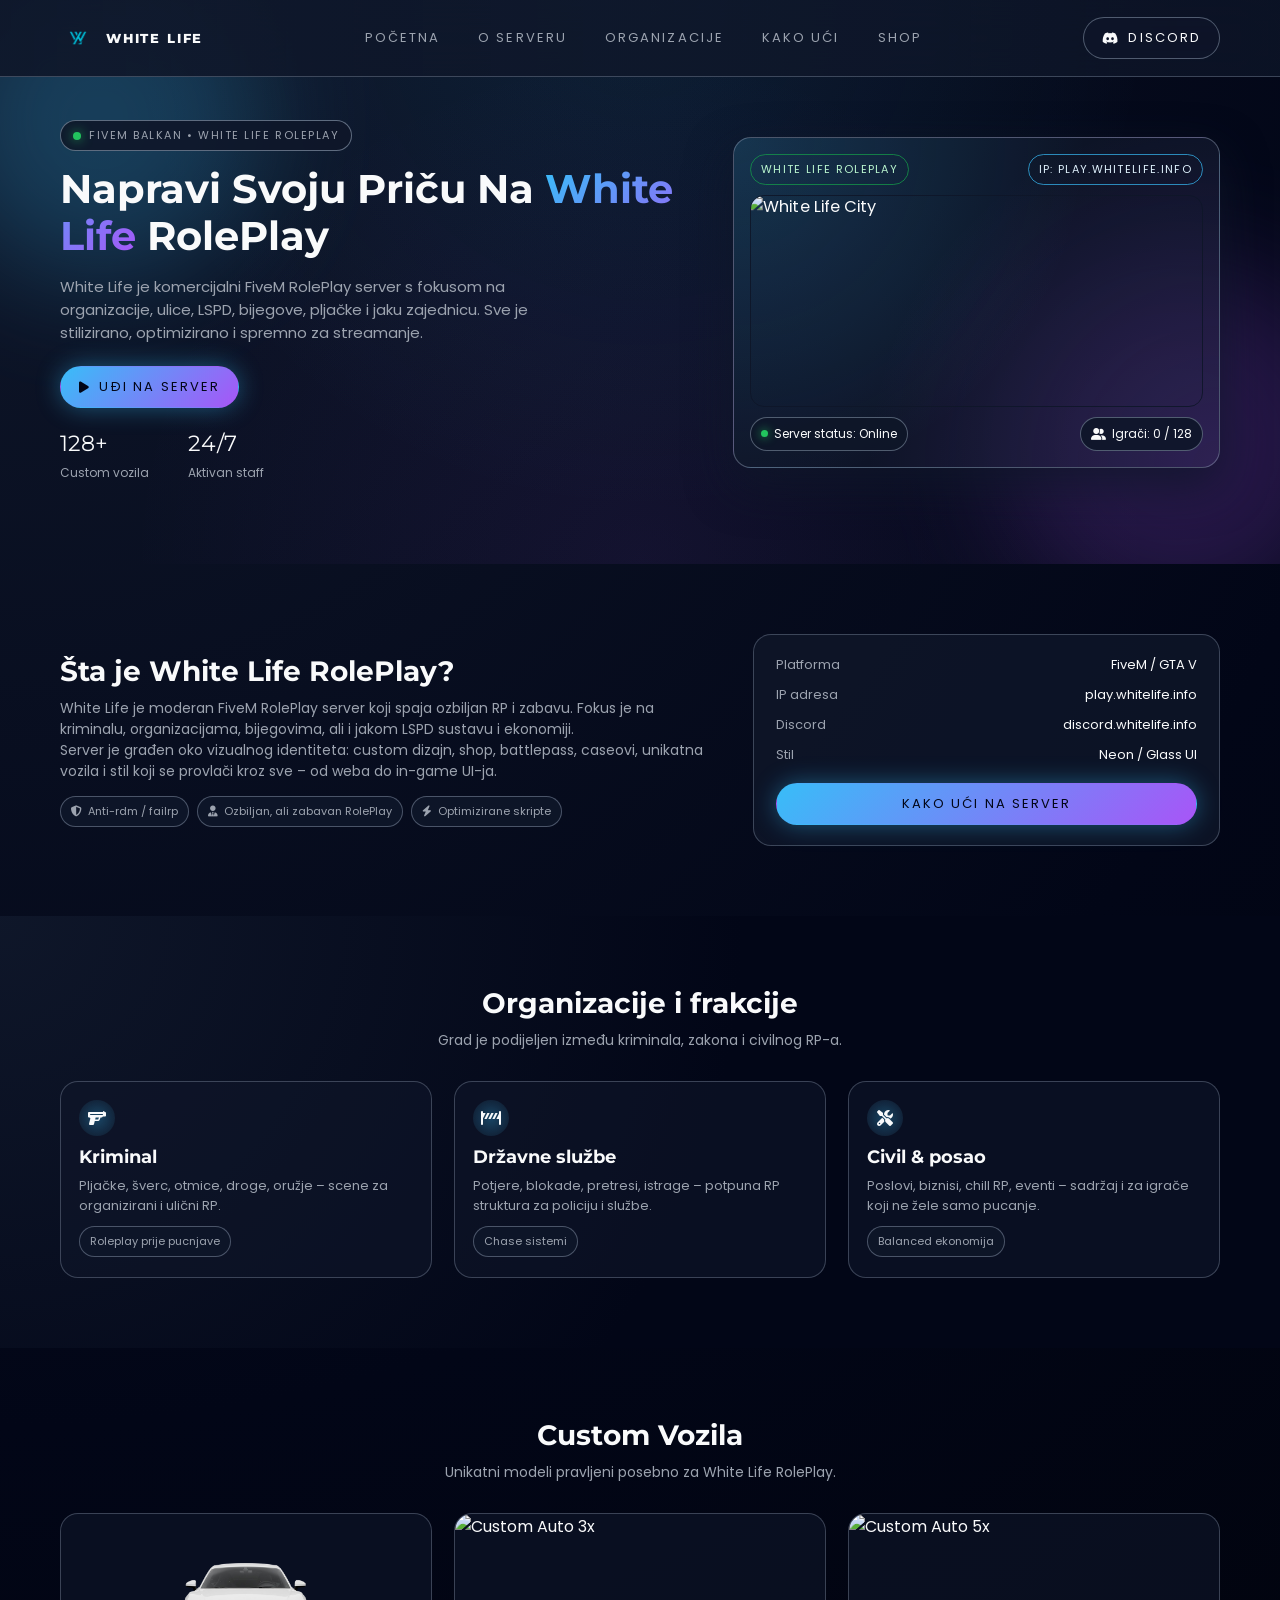
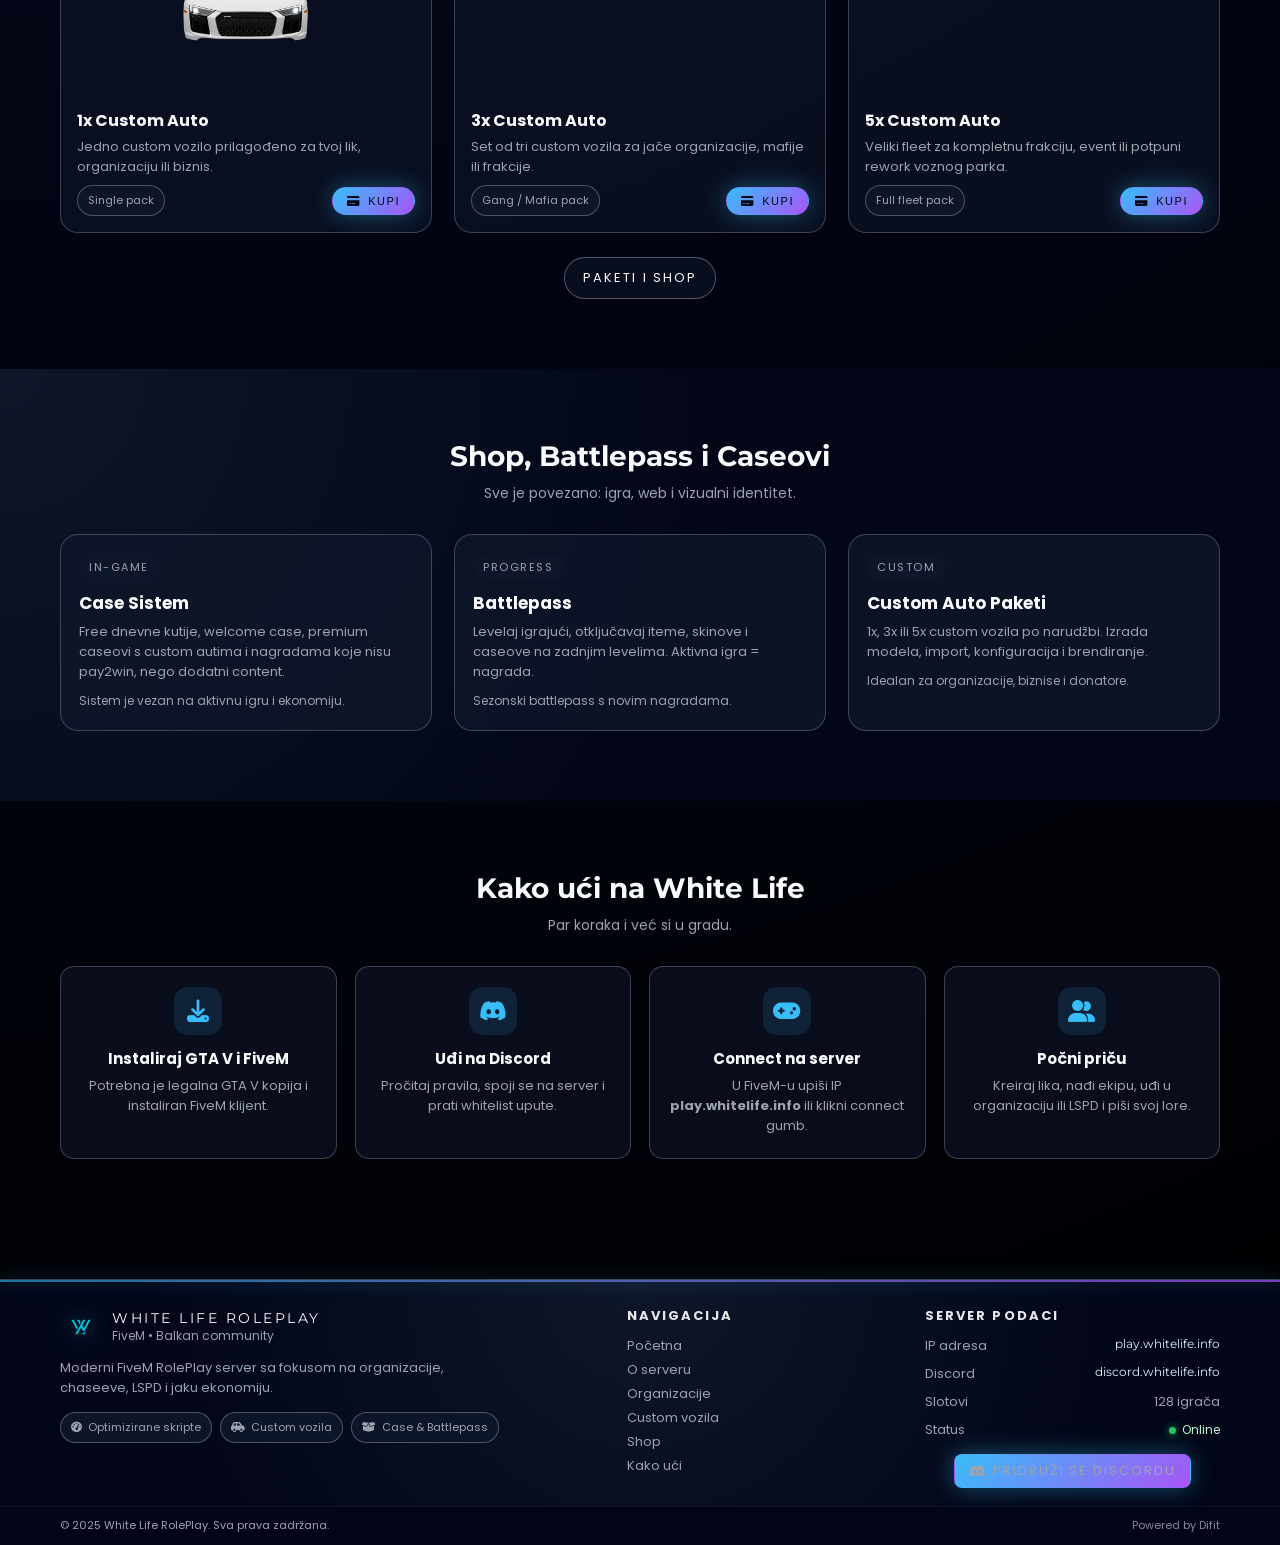
==== commit 472d3ae8: "Add files via upload" ====
--- a/index.html
+++ b/index.html
@@ -20,14 +20,14 @@
             </a>
         </div>
 
-        <nav class="wl-nav">
-            <a href="#home">Početna</a>
-            <a href="#about">O serveru</a>
-            <a href="#features">Organizacije</a>
-            <a href="#autos">Custom vozila</a>
-            <a href="#shop">Shop</a>
-            <a href="#join">Kako ući</a>
-        </nav>
+<nav class="wl-nav">
+    <a href="#home">Početna</a>
+    <a href="#about">O serveru</a>
+    <a href="#features">Organizacije</a>
+    <a href="#join">Kako ući</a>
+    <a href="#shop" class="open-shop-link">Shop</a>
+</nav>
+
 
         <div class="header-right">
             <a href="https://discord.gg/xevuC87RK6" target="_blank" class="btn btn-outline">
@@ -40,18 +40,17 @@
         </div>
     </div>
 
-    <div class="mobile-nav">
-        <a href="#home">Početna</a>
-        <a href="#about">O serveru</a>
-        <a href="#features">Organizacije</a>
-        <a href="#autos">Custom vozila</a>
-        <a href="#shop">Shop</a>
-        <a href="#join">Kako ući</a>
-        <a href="https://discord.gg/xevuC87RK6" target="_blank" class="mobile-discord-link">
-            Discord zajednica
-            <i class="fa-brands fa-discord"></i>
-        </a>
-    </div>
+<div class="mobile-nav">
+    <a href="#home">Početna</a>
+    <a href="#about">O serveru</a>
+    <a href="#features">Organizacije</a>
+    <a href="#join">Kako ući</a>
+    <a href="#shop" class="open-shop-link">Shop</a>
+    <a href="https://discord.gg/xevuC87RK6" target="_blank" class="mobile-discord-link">
+        Discord zajednica
+        <i class="fa-brands fa-discord"></i>
+    </a>
+</div>
 </header>
 
 
@@ -66,7 +65,7 @@
                 <span class="dot"></span>
                 FiveM Balkan • White Life RolePlay
             </div>
-            <h1>NapravI Svoju Priču Na <span>White Life</span> RolePlay</h1>
+            <h1>Napravi Svoju Priču Na <span>White Life</span> RolePlay</h1>
             <p class="hero-text">
                 White Life je komercijalni FiveM RolePlay server s fokusom na organizacije, ulice, LSPD, bijegove, pljačke i jaku zajednicu.
                 Sve je stilizirano, optimizirano i spremno za streamanje.
@@ -233,14 +232,14 @@
                 </div>
             </div>
 
-            <!-- 5x CUSTOM AUTA -->
+            <!-- 3x CUSTOM AUTA -->
             <div class="auto-card reveal delay-1">
                 <div class="auto-img-wrap">
-                    <img src="auto_02.png" alt="Custom Auto 5x">
+                    <img src="auto_02.png" alt="Custom Auto 3x">
                 </div>
                 <div class="auto-info">
-                    <h3>5x Custom Auto</h3>
-                    <p>Set od pet custom vozila za jače organizacije, mafije ili frakcije.</p>
+                    <h3>3x Custom Auto</h3>
+                    <p>Set od tri custom vozila za jače organizacije, mafije ili frakcije.</p>
                     <div class="auto-meta">
                         <span class="pill-soft">Gang / Mafia pack</span>
 
@@ -258,13 +257,13 @@
                 </div>
             </div>
 
-            <!-- 10x CUSTOM AUTA -->
+            <!-- 5x CUSTOM AUTA -->
             <div class="auto-card reveal delay-2">
                 <div class="auto-img-wrap">
-                    <img src="auto_03.png" alt="Custom Auto 10x">
+                    <img src="auto_03.png" alt="Custom Auto 5x">
                 </div>
                 <div class="auto-info">
-                    <h3>10x Custom Auto</h3>
+                    <h3>5x Custom Auto</h3>
                     <p>Veliki fleet za kompletnu frakciju, event ili potpuni rework voznog parka.</p>
                     <div class="auto-meta">
                         <span class="pill-soft">Full fleet pack</span>
@@ -285,11 +284,12 @@
 
         </div>
 
-        <div class="autos-cta reveal delay-1">
-            <a href="#shop" class="btn btn-outline">
-                paketi i shop
-            </a>
-        </div>
+<div class="autos-cta reveal delay-1">
+    <a href="#shop" class="btn btn-outline open-shop-link">
+        paketi i shop
+    </a>
+</div>
+
     </div>
 </section>
 
@@ -330,7 +330,7 @@
                 <div class="shop-tag">Custom</div>
                 <h3>Custom Auto Paketi</h3>
                 <p>
-                    1x, 5x ili 10x custom vozila po narudžbi.
+                    1x, 3x ili 5x custom vozila po narudžbi.
                     Izrada modela, import, konfiguracija i brendiranje.
                 </p>
                 <div class="shop-small">
@@ -474,6 +474,103 @@
 </footer>
 
 
+<div class="shop-overlay" id="wlShopOverlay">
+    <div class="shop-modal">
+        <div class="shop-modal-header">
+            <h2>PAKETI I SHOP</h2>
+            <button class="shop-close" aria-label="Zatvori shop">
+                <i class="fa-solid fa-xmark"></i>
+            </button>
+        </div>
+
+        <div class="shop-modal-accent"></div>
+
+        <p class="shop-modal-sub">
+            Odaberi paket, klikni kupi i javi nam se na Discordu za detaljan dogovor.
+        </p>
+
+        <div class="shop-grid shop-modal-grid">
+            <div class="shop-card">
+                <div class="shop-tag">Organizacija</div>
+                <h3>Custom organizacija</h3>
+                <p>
+                    Full brendirana organizacija u White Life stilu – ime, logo, boje, vozila i HQ.
+                </p>
+                <ul class="shop-list">
+                    <li>Custom ime i logo</li>
+                    <li>Vozni park po želji</li>
+                    <li>HQ i interijer po priči</li>
+                </ul>
+                <div class="shop-card-footer">
+                    <span class="shop-note">Cijena po dogovoru</span>
+                    <a href="https://discord.gg/xevuC87RK6" target="_blank" class="btn btn-primary shop-buy-btn">
+                        Kupi
+                    </a>
+                </div>
+            </div>
+
+            <div class="shop-card">
+                <div class="shop-tag">Outfit</div>
+                <h3>Custom outfit</h3>
+                <p>
+                    Unikatni outfiti za članove – muški i ženski setovi, spremni za RP i streamanje.
+                </p>
+                <ul class="shop-list">
+                    <li>Kompletna kombinacija za ekipu</li>
+                    <li>Muški i ženski modeli</li>
+                    <li>Stil prilagođen vašoj priči</li>
+                </ul>
+                <div class="shop-card-footer">
+                    <span class="shop-note">Cijena po dogovoru</span>
+                    <a href="https://discord.gg/xevuC87RK6" target="_blank" class="btn btn-primary shop-buy-btn">
+                        Kupi
+                    </a>
+                </div>
+            </div>
+
+            <div class="shop-card">
+                <div class="shop-tag">Baza</div>
+                <h3>Custom baza</h3>
+                <p>
+                    Mapirana baza ili HQ – garaže, sefovi, soba za sastanke i prilaz zonama.
+                </p>
+                <ul class="shop-list">
+                    <li>HQ na lokaciji po izboru</li>
+                    <li>Interijer i eksterijer</li>
+                    <li>Prilagođeno tipu organizacije</li>
+                </ul>
+                <div class="shop-card-footer">
+                    <span class="shop-note">Cijena po dogovoru</span>
+                    <a href="https://discord.gg/xevuC87RK6" target="_blank" class="btn btn-primary shop-buy-btn">
+                        Kupi
+                    </a>
+                </div>
+            </div>
+
+            <div class="shop-card">
+                <div class="shop-tag">Kuća</div>
+                <h3>Custom kuća</h3>
+                <p>
+                    Luxury vila ili skrivena kuća u brdima – full interijer i dvorište u WL stilu.
+                </p>
+                <ul class="shop-list">
+                    <li>Lokacija po dogovoru</li>
+                    <li>Custom interijer</li>
+                    <li>Idealno za vlasnike biznisa i streamere</li>
+                </ul>
+                <div class="shop-card-footer">
+                    <span class="shop-note">Cijena po dogovoru</span>
+                    <a href="https://discord.gg/xevuC87RK6" target="_blank" class="btn btn-primary shop-buy-btn">
+                        Kupi
+                    </a>
+                </div>
+            </div>
+        </div>
+    </div>
+</div>
+
+</div>
+
 <script>
 const observer = new IntersectionObserver((entries) => {
     entries.forEach(entry => {
@@ -502,8 +599,46 @@
         document.body.classList.remove('nav-open');
     });
 });
+
+const shopOverlay = document.getElementById('wlShopOverlay');
+const openShopLinks = document.querySelectorAll('.open-shop-link');
+const closeShopBtn = document.querySelector('.shop-close');
+
+function openShop(e) {
+    if (e) e.preventDefault();
+    if (!shopOverlay) return;
+    shopOverlay.classList.add('active');
+    document.body.classList.add('modal-open');
+}
+
+function closeShop() {
+    if (!shopOverlay) return;
+    shopOverlay.classList.remove('active');
+    document.body.classList.remove('modal-open');
+}
+
+openShopLinks.forEach(link => {
+    link.addEventListener('click', openShop);
+});
+
+if (closeShopBtn) {
+    closeShopBtn.addEventListener('click', closeShop);
+}
+
+if (shopOverlay) {
+    shopOverlay.addEventListener('click', function (e) {
+        if (e.target === shopOverlay) {
+            closeShop();
+        }
+    });
+}
+
+document.addEventListener('keydown', function (e) {
+    if (e.key === 'Escape') {
+        closeShop();
+    }
+});
 </script>
-
 
 </body>
 </html>
--- a/style.css
+++ b/style.css
@@ -26,6 +26,10 @@
     scroll-behavior: smooth;
 }
 
+body.modal-open {
+    overflow: hidden;
+}
+
 body.wl-page {
     background: radial-gradient(circle at top left, #0f172a 0, #020617 42%, #000 100%);
     color: var(--color-text-light);
@@ -1045,3 +1049,189 @@
         gap: 14px;
     }
 }
+
+
+body.modal-open {
+    overflow: hidden;
+}
+
+.shop-overlay {
+    position: fixed;
+    inset: 0;
+    background:
+        radial-gradient(circle at top right, rgba(88, 28, 135, 0.55), transparent 55%),
+        radial-gradient(circle at bottom left, rgba(56, 189, 248, 0.45), transparent 55%),
+        rgba(2, 6, 23, 0.92);
+    backdrop-filter: blur(22px);
+    -webkit-backdrop-filter: blur(22px);
+    display: flex;
+    align-items: center;
+    justify-content: center;
+    padding: 40px 16px;
+    z-index: 999;
+    opacity: 0;
+    visibility: hidden;
+    transform: translateY(10px);
+    transition: opacity 0.22s ease, transform 0.22s ease, visibility 0s linear 0.22s;
+}
+
+.shop-overlay.active {
+    opacity: 1;
+    visibility: visible;
+    transform: translateY(0);
+    transition-delay: 0s;
+}
+
+.shop-modal {
+    width: 100%;
+    max-width: 980px;
+    background: rgba(15, 23, 42, 0.96);
+    border-radius: 24px;
+    padding: 22px 20px 20px;
+    box-shadow: var(--shadow-soft);
+    border: 1px solid rgba(148, 163, 184, 0.6);
+}
+
+.shop-modal-header {
+    display: flex;
+    align-items: center;
+    justify-content: space-between;
+    gap: 16px;
+}
+
+.shop-modal-header h2 {
+    font-size: 22px;
+}
+
+.shop-modal-accent {
+    width: 100%;
+    height: 2px;
+    margin: 10px 0 16px;
+    border-radius: 999px;
+    background: linear-gradient(90deg, var(--color-accent-primary), var(--color-accent-secondary));
+    box-shadow: 0 0 18px rgba(56, 189, 248, 0.7);
+}
+
+.shop-modal-sub {
+    font-size: 13px;
+    color: var(--color-text-muted);
+    margin-bottom: 18px;
+}
+
+.shop-close {
+    width: 34px;
+    height: 34px;
+    border-radius: 999px;
+    border: none;
+    outline: none;
+    cursor: pointer;
+    background: radial-gradient(circle at top left, #38bdf8, #a855f7);
+    color: #0f172a;
+    display: flex;
+    align-items: center;
+    justify-content: center;
+    font-size: 16px;
+    flex-shrink: 0;
+}
+
+.shop-grid.shop-modal-grid {
+    margin-top: 4px;
+}
+
+.shop-modal-grid .shop-card {
+    position: relative;
+    overflow: hidden;
+    background:
+        radial-gradient(circle at top left, rgba(56, 189, 248, 0.16), transparent 52%),
+        radial-gradient(circle at bottom right, rgba(168, 85, 247, 0.18), transparent 55%),
+        rgba(15, 23, 42, 0.96);
+    border-radius: var(--radius-lg);
+    border: 1px solid rgba(148, 163, 184, 0.6);
+    box-shadow: 0 18px 45px rgba(15, 23, 42, 0.9);
+    transition: transform 0.18s ease, box-shadow 0.18s ease, border-color 0.18s ease, background 0.18s ease;
+}
+
+.shop-modal-grid .shop-card::before {
+    content: "";
+    position: absolute;
+    inset: -1px;
+    border-radius: inherit;
+    background: radial-gradient(circle at top, rgba(56, 189, 248, 0.25), transparent 60%);
+    opacity: 0;
+    pointer-events: none;
+    transition: opacity 0.18s ease;
+}
+
+.shop-modal-grid .shop-card:hover {
+    transform: translateY(-4px);
+    border-color: rgba(56, 189, 248, 0.8);
+    box-shadow: 0 22px 60px rgba(15, 23, 42, 1);
+}
+
+.shop-modal-grid .shop-card:hover::before {
+    opacity: 1;
+}
+
+.shop-list {
+    margin: 10px 0 0;
+    padding: 0;
+    list-style: none;
+    font-size: 12px;
+    color: var(--color-text-muted);
+}
+
+.shop-list li {
+    display: flex;
+    align-items: center;
+    gap: 6px;
+    margin-bottom: 4px;
+}
+
+.shop-list li::before {
+    content: "•";
+    font-size: 16px;
+    color: var(--color-accent-primary);
+}
+
+.shop-card-footer {
+    margin-top: 14px;
+    display: flex;
+    align-items: center;
+    justify-content: space-between;
+    gap: 10px;
+}
+
+.shop-note {
+    font-size: 11px;
+    color: var(--color-text-muted);
+}
+
+.shop-buy-btn {
+    font-size: 12px;
+    padding-inline: 18px;
+    white-space: nowrap;
+}
+
+@media (max-width: 1024px) {
+    .shop-grid.shop-modal-grid {
+        grid-template-columns: repeat(2, minmax(0, 1fr));
+    }
+}
+
+@media (max-width: 768px) {
+    .shop-overlay {
+        align-items: flex-end;
+        padding: 0 10px 18px;
+    }
+
+    .shop-modal {
+        max-width: 100%;
+        border-radius: 22px;
+        padding: 18px 14px 16px;
+    }
+
+    .shop-grid.shop-modal-grid {
+        grid-template-columns: minmax(0, 1fr);
+    }
+}
+
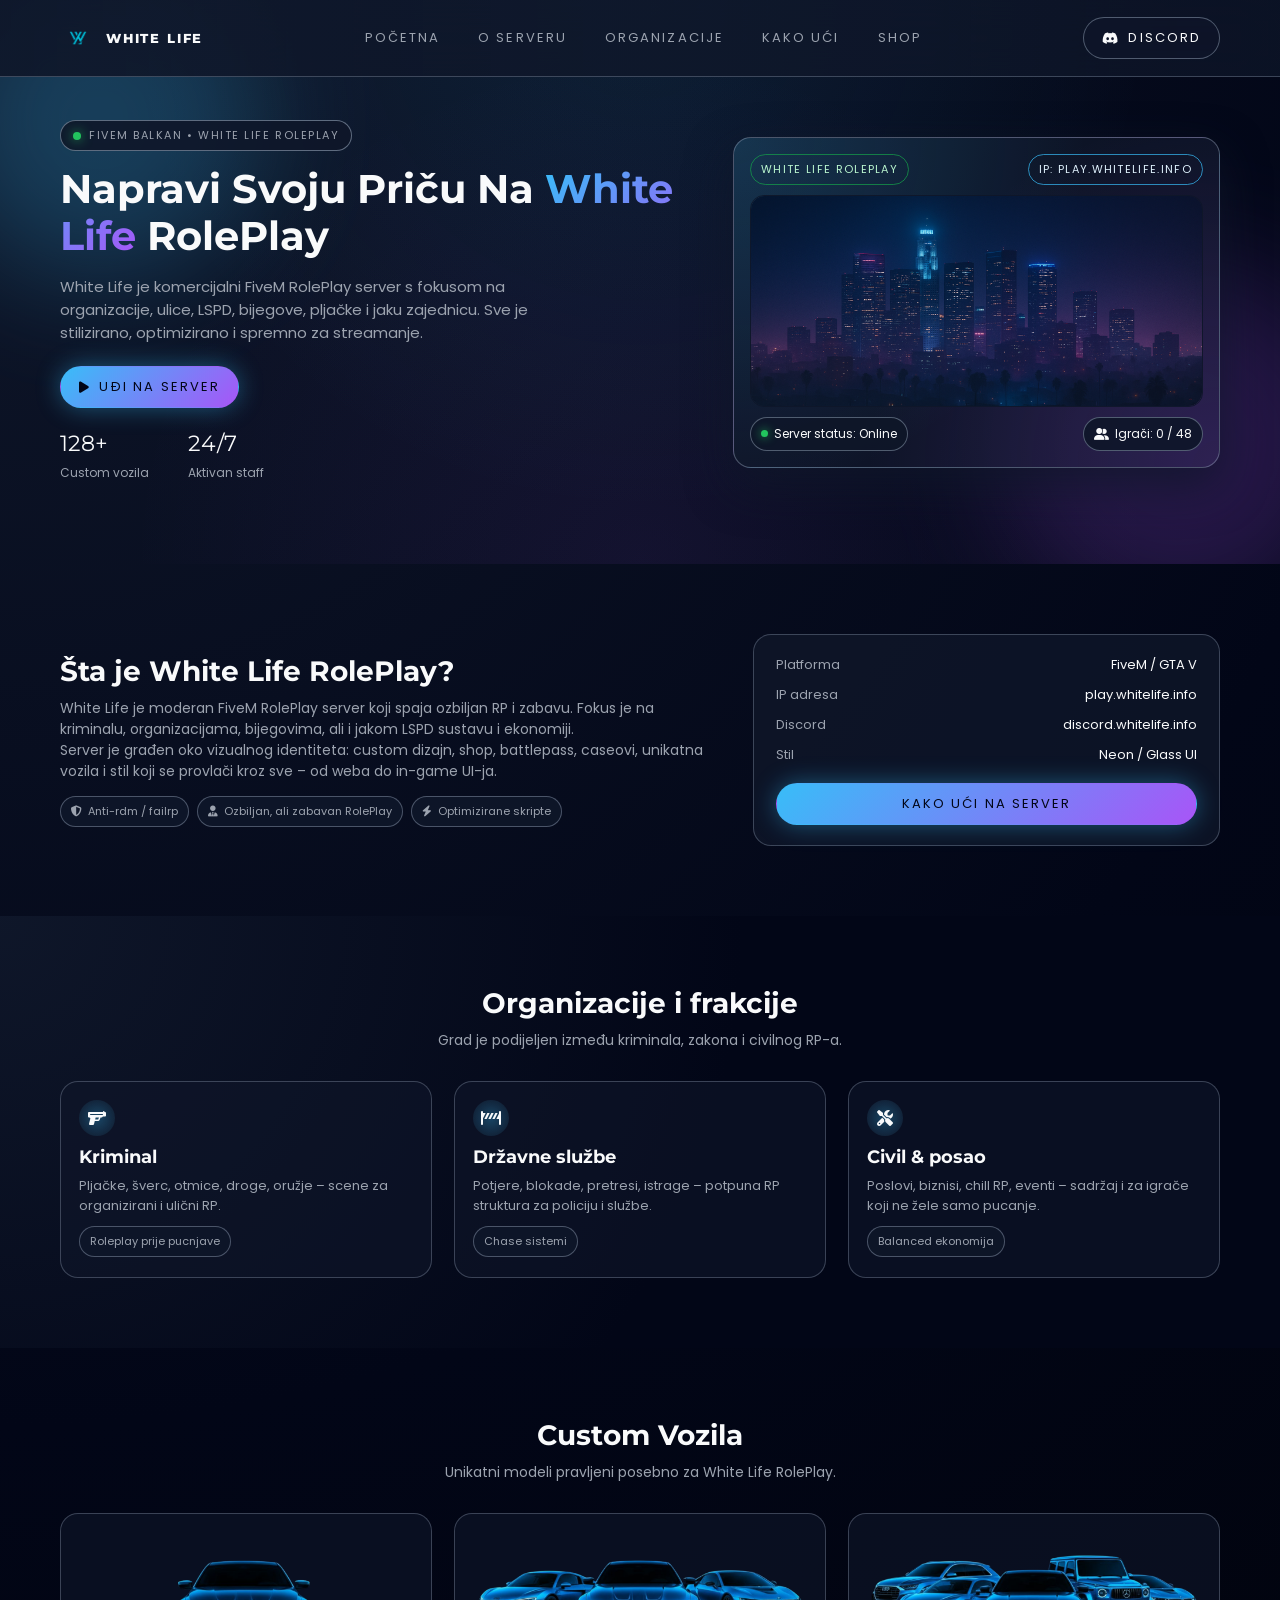
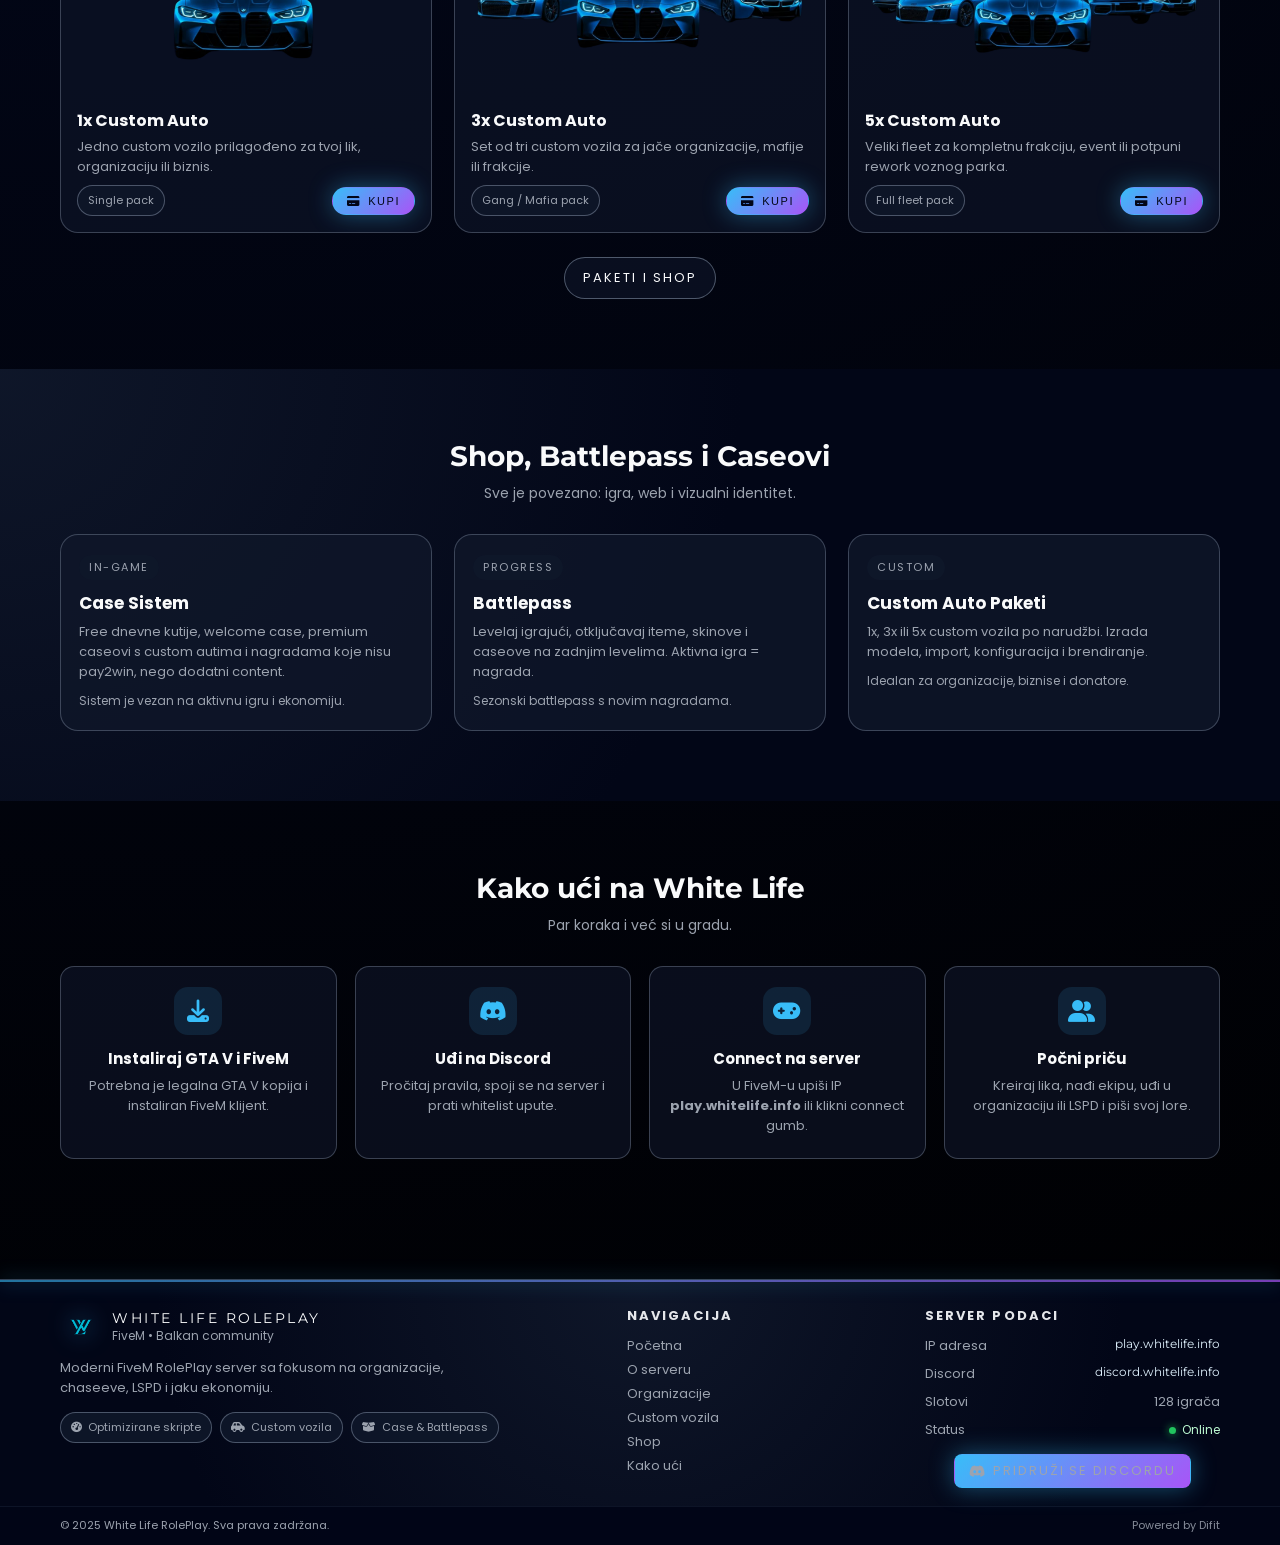
==== commit dfd7da1c: "Add files via upload" ====
--- a/index.html
+++ b/index.html
@@ -3,7 +3,7 @@
 <head>
     <meta charset="UTF-8">
     <meta name="viewport" content="width=device-width, initial-scale=1.0">
-    <title>White Life RolePlay | V2</title>
+    <title>White Life RolePlay</title>
     <link href="https://fonts.googleapis.com/css2?family=Montserrat:wght@400;700;800&family=Poppins:wght@300;400;600;700&display=swap" rel="stylesheet">
     <link rel="stylesheet" href="style.css">
     <link rel="icon" type="image/x-icon" href="favicon.ico">
@@ -30,7 +30,7 @@
 
 
         <div class="header-right">
-            <a href="https://discord.gg/xevuC87RK6" target="_blank" class="btn btn-outline">
+            <a href="https://discord.gg/29dyruD9U3" target="_blank" class="btn btn-outline">
                 <i class="fa-brands fa-discord"></i>
                 Discord
             </a>
@@ -46,7 +46,7 @@
     <a href="#features">Organizacije</a>
     <a href="#join">Kako ući</a>
     <a href="#shop" class="open-shop-link">Shop</a>
-    <a href="https://discord.gg/xevuC87RK6" target="_blank" class="mobile-discord-link">
+    <a href="https://discord.gg/29dyruD9U3" target="_blank" class="mobile-discord-link">
         Discord zajednica
         <i class="fa-brands fa-discord"></i>
     </a>
@@ -93,10 +93,18 @@
                     <span class="pill pill-online">White Life RolePlay</span>
                     <span class="pill pill-ip">IP: play.whitelife.info</span>
                 </div>
-                <div class="hero-map">
-                    <div class="map-overlay"></div>
-                    <img src="hero_city.jpg" alt="White Life City" class="hero-map-img">
-                </div>
+<div class="hero-map">
+    <div class="map-overlay"></div>
+
+    <div class="hero-slideshow">
+        <img src="city1.jpg" class="slide active">
+        <img src="city2.jpg" class="slide">
+        <img src="city3.jpg" class="slide">
+        <img src="city4.jpg" class="slide">
+        <img src="city5.jpg" class="slide">
+    </div>
+</div>
+
                 <div class="hero-card-footer">
                     <div class="server-pill">
                         <span class="dot dot-green"></span>
@@ -104,7 +112,7 @@
                     </div>
                     <div class="server-pill">
                         <i class="fa-solid fa-user-group"></i>
-                        Igrači: 0 / 128
+                        Igrači: 0 / 48
                     </div>
                 </div>
             </div>
@@ -453,7 +461,7 @@
                 </span>
             </div>
             <div class="footer-cta">
-                <a href="https://discord.gg/xevuC87RK6" target="_blank" class="btn btn-primary btn-small footer-discord-btn">
+                <a href="https://discord.gg/29dyruD9U3" target="_blank" class="btn btn-primary btn-small footer-discord-btn">
                     <i class="fa-brands fa-discord"></i>
                     Pridruži se Discordu
                 </a>
@@ -503,8 +511,8 @@
                 </ul>
                 <div class="shop-card-footer">
                     <span class="shop-note">Cijena po dogovoru</span>
-                    <a href="https://discord.gg/xevuC87RK6" target="_blank" class="btn btn-primary shop-buy-btn">
-                        Kupi
+                    <a href="https://discord.gg/29dyruD9U3" target="_blank" class="btn btn-primary shop-buy-btn">
+                        USKORO
                     </a>
                 </div>
             </div>
@@ -522,8 +530,8 @@
                 </ul>
                 <div class="shop-card-footer">
                     <span class="shop-note">Cijena po dogovoru</span>
-                    <a href="https://discord.gg/xevuC87RK6" target="_blank" class="btn btn-primary shop-buy-btn">
-                        Kupi
+                    <a href="https://discord.gg/29dyruD9U3" target="_blank" class="btn btn-primary shop-buy-btn">
+                        USKORO
                     </a>
                 </div>
             </div>
@@ -541,8 +549,8 @@
                 </ul>
                 <div class="shop-card-footer">
                     <span class="shop-note">Cijena po dogovoru</span>
-                    <a href="https://discord.gg/xevuC87RK6" target="_blank" class="btn btn-primary shop-buy-btn">
-                        Kupi
+                    <a href="https://discord.gg/29dyruD9U3" target="_blank" class="btn btn-primary shop-buy-btn">
+                        USKORO
                     </a>
                 </div>
             </div>
@@ -560,8 +568,8 @@
                 </ul>
                 <div class="shop-card-footer">
                     <span class="shop-note">Cijena po dogovoru</span>
-                    <a href="https://discord.gg/xevuC87RK6" target="_blank" class="btn btn-primary shop-buy-btn">
-                        Kupi
+                    <a href="https://discord.gg/29dyruD9U3" target="_blank" class="btn btn-primary shop-buy-btn">
+                        USKORO
                     </a>
                 </div>
             </div>
@@ -638,6 +646,18 @@
         closeShop();
     }
 });
+
+// HERO SLIDESHOW
+const slides = document.querySelectorAll('.hero-slideshow .slide');
+let currentSlide = 0;
+
+function nextSlide() {
+    slides[currentSlide].classList.remove('active');
+    currentSlide = (currentSlide + 1) % slides.length;
+    slides[currentSlide].classList.add('active');
+}
+
+setInterval(nextSlide, 4000); // mijenja sliku svake 4 sekunde
 </script>
 
 </body>
--- a/style.css
+++ b/style.css
@@ -285,6 +285,29 @@
     align-items: center;
 }
 
+.hero-slideshow {
+    position: relative;
+    width: 100%;
+    height: 210px;
+    overflow: hidden;
+    border-radius: 14px;
+}
+
+.hero-slideshow .slide {
+    position: absolute;
+    inset: 0;
+    width: 100%;
+    height: 100%;
+    object-fit: cover;
+    opacity: 0;
+    transition: opacity 1.2s ease-in-out;
+}
+
+.hero-slideshow .slide.active {
+    opacity: 1;
+}
+
+
 .badge-live {
     display: inline-flex;
     align-items: center;
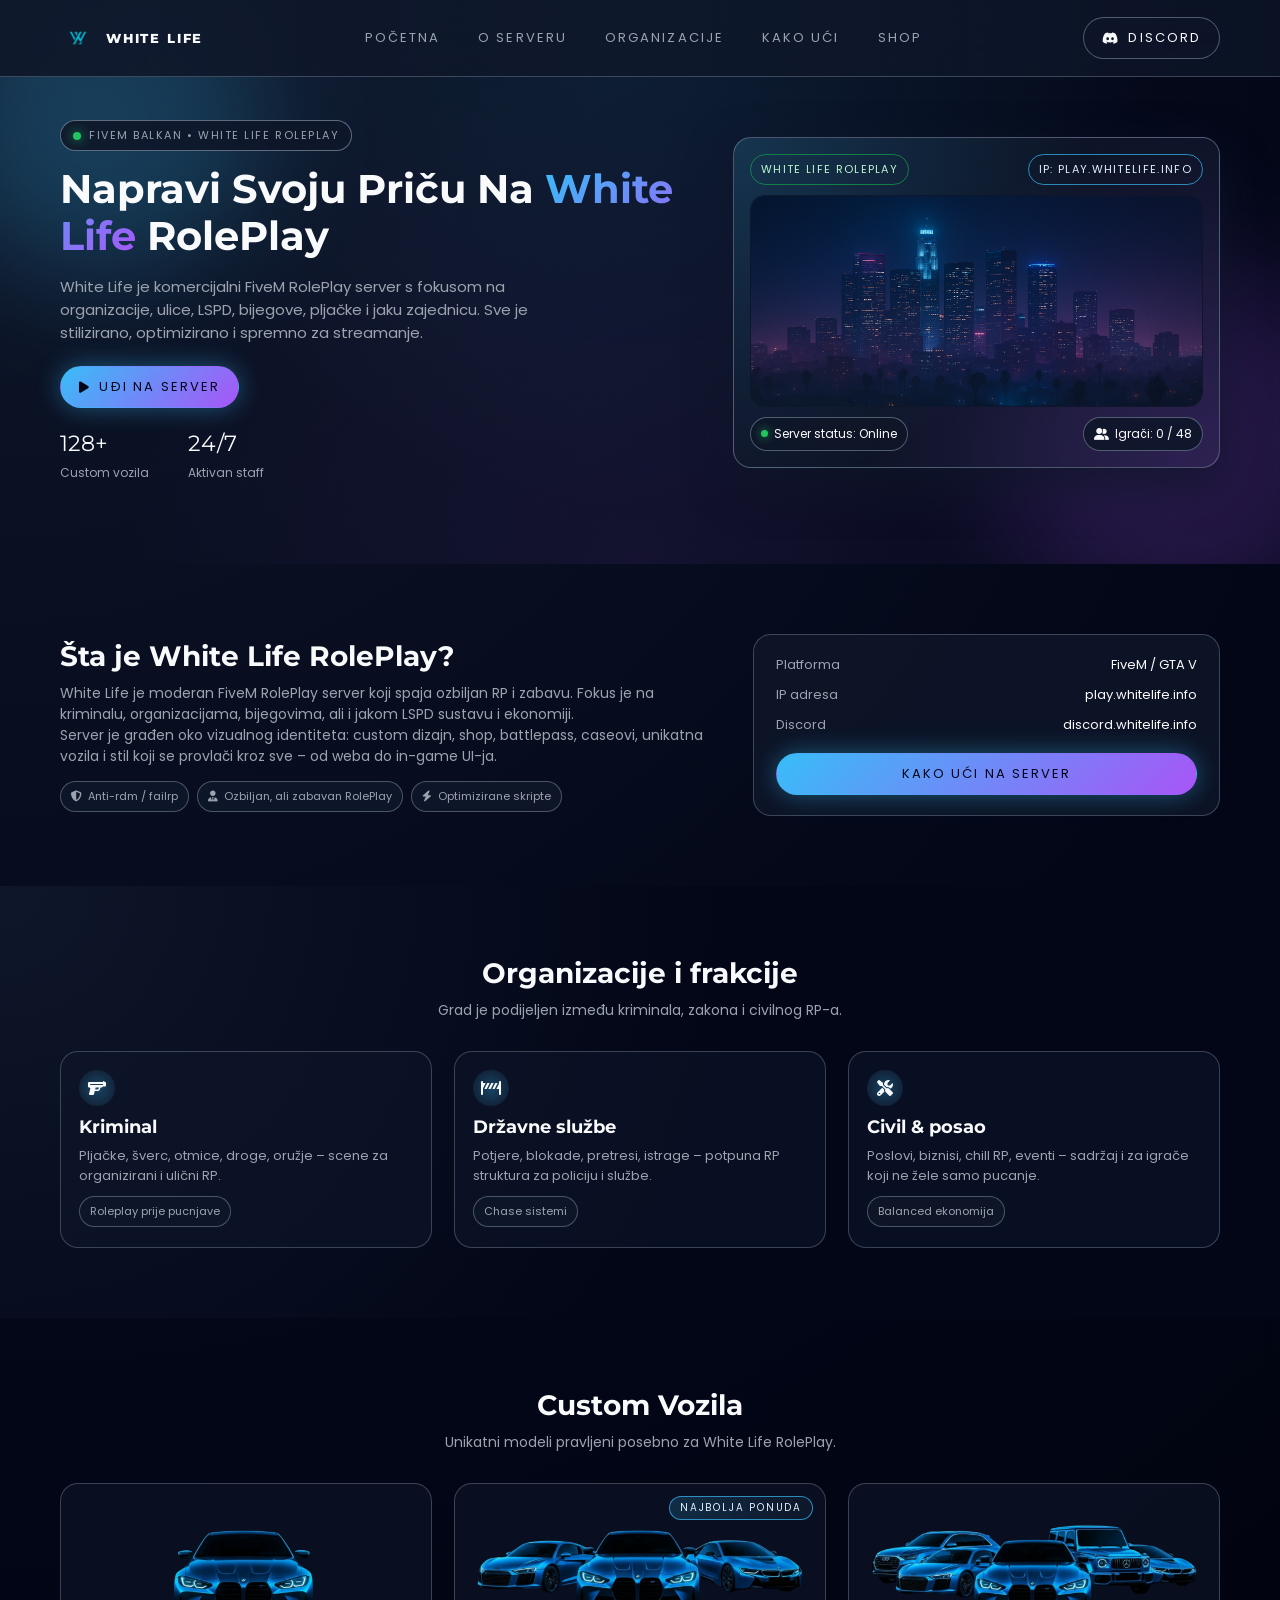
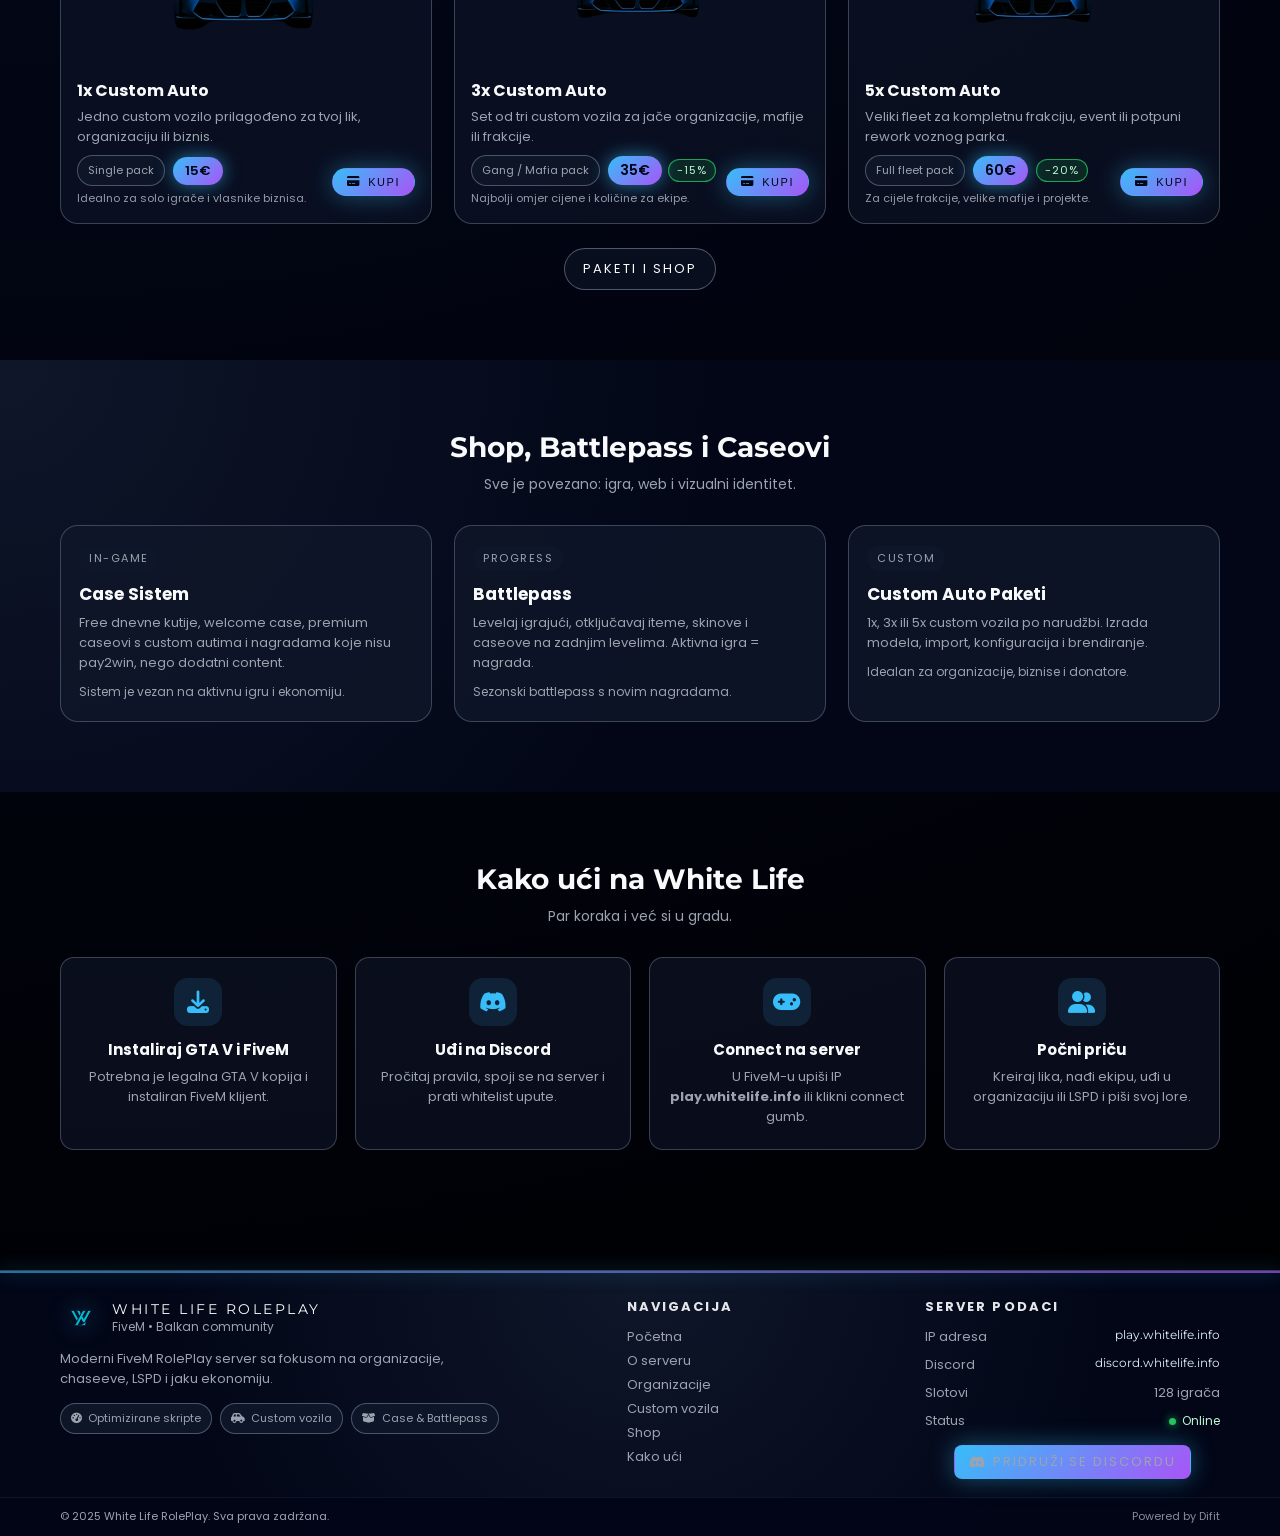
==== commit f7a7f8c8: "Add files via upload" ====
--- a/index.html
+++ b/index.html
@@ -152,10 +152,6 @@
                     <span>Discord</span>
                     <span>discord.whitelife.info</span>
                 </div>
-                <div class="info-row">
-                    <span>Stil</span>
-                    <span>Neon / Glass UI</span>
-                </div>
                 <a href="#join" class="btn btn-primary full-width">Kako ući na server</a>
             </div>
         </div>
@@ -224,18 +220,23 @@
                     <h3>1x Custom Auto</h3>
                     <p>Jedno custom vozilo prilagođeno za tvoj lik, organizaciju ili biznis.</p>
                     <div class="auto-meta">
-                        <span class="pill-soft">Single pack</span>
-
-                        <!-- PayPal Form -->
-                        <form action="https://www.paypal.com/cgi-bin/webscr" method="post" target="_top">
-                            <input type="hidden" name="cmd" value="_s-xclick" />
-                            <input type="hidden" name="hosted_button_id" value="363RRSKB657NG" />
-                            <input type="hidden" name="currency_code" value="EUR" />
+                        <div class="auto-price-block">
+                            <div class="price-row">
+                                <span class="pill-soft">Single pack</span>
+                                <span class="price-tag">15€</span>
+                            </div>
+                            <div class="price-sub">
+                                Idealno za solo igrače i vlasnike biznisa.
+                            </div>
+                        </div>
+                        <form action="https://www.paypal.com/cgi-bin/webscr" method="post" target="_top" class="auto-buy-form">
+                            <input type="hidden" name="cmd" value="_s-xclick">
+                            <input type="hidden" name="hosted_button_id" value="363RRSKB657NG">
+                            <input type="hidden" name="currency_code" value="EUR">
                             <button type="submit" class="btn btn-primary btn-small">
                                 <i class="fa-solid fa-credit-card"></i> KUPI
                             </button>
                         </form>
-
                     </div>
                 </div>
             </div>
@@ -249,18 +250,27 @@
                     <h3>3x Custom Auto</h3>
                     <p>Set od tri custom vozila za jače organizacije, mafije ili frakcije.</p>
                     <div class="auto-meta">
-                        <span class="pill-soft">Gang / Mafia pack</span>
-
-                        <!-- PayPal Form -->
-                        <form action="https://www.paypal.com/cgi-bin/webscr" method="post" target="_top">
-                            <input type="hidden" name="cmd" value="_s-xclick" />
-                            <input type="hidden" name="hosted_button_id" value="W6LZSWQYH954G" />
-                            <input type="hidden" name="currency_code" value="EUR" />
+                        <div class="auto-price-block">
+                            <div class="best-deal-badge badge-top">Najbolja ponuda</div>
+                            <div class="price-row">
+                                <span class="pill-soft">Gang / Mafia pack</span>
+                                <div class="price-tag-group">
+                                    <span class="price-tag price-tag-main">35€</span>
+                                    <span class="price-off">-15%</span>
+                                </div>
+                            </div>
+                            <div class="price-sub">
+                                Najbolji omjer cijene i količine za ekipe.
+                            </div>
+                        </div>
+                        <form action="https://www.paypal.com/cgi-bin/webscr" method="post" target="_top" class="auto-buy-form">
+                            <input type="hidden" name="cmd" value="_s-xclick">
+                            <input type="hidden" name="hosted_button_id" value="S93N58K5BNR8U">
+                            <input type="hidden" name="currency_code" value="EUR">
                             <button type="submit" class="btn btn-primary btn-small">
                                 <i class="fa-solid fa-credit-card"></i> KUPI
                             </button>
                         </form>
-
                     </div>
                 </div>
             </div>
@@ -274,32 +284,39 @@
                     <h3>5x Custom Auto</h3>
                     <p>Veliki fleet za kompletnu frakciju, event ili potpuni rework voznog parka.</p>
                     <div class="auto-meta">
-                        <span class="pill-soft">Full fleet pack</span>
-
-                        <!-- PayPal Form -->
-                        <form action="https://www.paypal.com/cgi-bin/webscr" method="post" target="_top">
-                            <input type="hidden" name="cmd" value="_s-xclick" />
-                            <input type="hidden" name="hosted_button_id" value="JNZDTXNBAEJ62" />
-                            <input type="hidden" name="currency_code" value="EUR" />
+                        <div class="auto-price-block">
+                            <div class="price-row">
+                                <span class="pill-soft">Full fleet pack</span>
+                            <span class="price-tag price-tag-main">60€</span>
+							<span class="price-off">-20%</span>
+                            </div>
+                            <div class="price-sub">
+                                Za cijele frakcije, velike mafije i projekte.
+                            </div>
+                        </div>
+                        <form action="https://www.paypal.com/cgi-bin/webscr" method="post" target="_top" class="auto-buy-form">
+                            <input type="hidden" name="cmd" value="_s-xclick">
+                            <input type="hidden" name="hosted_button_id" value="W6LZSWQYH954G">
+                            <input type="hidden" name="currency_code" value="EUR">
                             <button type="submit" class="btn btn-primary btn-small">
                                 <i class="fa-solid fa-credit-card"></i> KUPI
                             </button>
                         </form>
-
                     </div>
                 </div>
             </div>
 
         </div>
 
-<div class="autos-cta reveal delay-1">
-    <a href="#shop" class="btn btn-outline open-shop-link">
-        paketi i shop
-    </a>
-</div>
+        <div class="autos-cta reveal delay-1">
+            <a href="#shop" class="btn btn-outline open-shop-link">
+                paketi i shop
+            </a>
+        </div>
 
     </div>
 </section>
+
 
 
 <section id="shop" class="wl-section wl-section-alt">
--- a/style.css
+++ b/style.css
@@ -648,6 +648,152 @@
     gap: 10px;
 }
 
+.auto-meta {
+    display: flex;
+    align-items: center;
+    justify-content: space-between;
+    gap: 10px;
+}
+
+.auto-price-block {
+    display: flex;
+    flex-direction: column;
+    gap: 4px;
+}
+
+.price-row {
+    display: flex;
+    align-items: center;
+    gap: 8px;
+    flex-wrap: wrap;
+}
+
+.price-tag {
+    padding: 4px 12px;
+    border-radius: 999px;
+    background: linear-gradient(135deg, var(--color-accent-primary), var(--color-accent-secondary));
+    color: #020617;
+    font-size: 13px;
+    font-weight: 600;
+    box-shadow: 0 0 18px rgba(56, 189, 248, 0.6);
+    animation: pricePulse 3s ease-in-out infinite;
+    white-space: nowrap;
+}
+
+.price-tag-main {
+    font-size: 14px;
+}
+
+.price-tag-ghost {
+    background: radial-gradient(circle at top left, rgba(148, 163, 184, 0.18), rgba(15, 23, 42, 0.96));
+    color: var(--color-text-light);
+    border: 1px solid rgba(148, 163, 184, 0.6);
+    box-shadow: 0 0 14px rgba(15, 23, 42, 1);
+    animation: pricePulseSoft 4s ease-in-out infinite;
+}
+
+.price-tag-group {
+    display: flex;
+    align-items: center;
+    gap: 6px;
+}
+
+.price-off {
+    padding: 2px 8px;
+    border-radius: 999px;
+    font-size: 11px;
+    color: #bbf7d0;
+    border: 1px solid rgba(34, 197, 94, 0.8);
+    background: rgba(22, 163, 74, 0.18);
+    text-transform: uppercase;
+    letter-spacing: 0.08em;
+}
+
+.best-deal-badge {
+    display: inline-flex;
+    align-items: center;
+    padding: 3px 10px;
+    border-radius: 999px;
+    font-size: 10px;
+    text-transform: uppercase;
+    letter-spacing: 0.18em;
+    background: radial-gradient(circle at top left, rgba(56, 189, 248, 0.18), rgba(15, 23, 42, 0.96));
+    border: 1px solid rgba(56, 189, 248, 0.7);
+    color: #e0f2fe;
+    margin-bottom: 4px;
+    animation: floatTag 4.5s ease-in-out infinite alternate;
+}
+
+.price-sub {
+    font-size: 11px;
+    color: var(--color-text-muted);
+    opacity: 0.95;
+}
+
+.auto-buy-form {
+    flex-shrink: 0;
+}
+
+.auto-buy-form .btn {
+    white-space: nowrap;
+}
+
+/* Animacije za price tagove i badge */
+
+@keyframes pricePulse {
+    0% {
+        transform: translateY(0) scale(1);
+        box-shadow: 0 0 18px rgba(56, 189, 248, 0.6);
+    }
+    50% {
+        transform: translateY(-1px) scale(1.04);
+        box-shadow: 0 0 26px rgba(56, 189, 248, 0.85);
+    }
+    100% {
+        transform: translateY(0) scale(1);
+        box-shadow: 0 0 18px rgba(56, 189, 248, 0.6);
+    }
+}
+
+@keyframes pricePulseSoft {
+    0% {
+        transform: translateY(0) scale(1);
+        box-shadow: 0 0 12px rgba(148, 163, 184, 0.35);
+    }
+    100% {
+        transform: translateY(-1px) scale(1.03);
+        box-shadow: 0 0 18px rgba(148, 163, 184, 0.55);
+    }
+}
+
+@keyframes floatTag {
+    0% {
+        transform: translateY(0);
+        opacity: 0.9;
+    }
+    100% {
+        transform: translateY(-3px);
+        opacity: 1;
+    }
+}
+
+@media (max-width: 700px) {
+    .auto-meta {
+        flex-direction: column;
+        align-items: flex-start;
+    }
+
+    .auto-buy-form {
+        width: 100%;
+    }
+
+    .auto-buy-form .btn {
+        width: 100%;
+        justify-content: center;
+    }
+}
+
+
 .autos-cta {
     display: flex;
     justify-content: center;
@@ -1258,3 +1404,19 @@
     }
 }
 
+/* BADGE GORE NA KARTICI */
+.badge-top {
+    position: absolute;
+    top: 12px;
+    right: 12px;
+    z-index: 10;
+}
+
+/* WL stil za 60€ – isti kao 15€ i 35€ */
+.price-tag-ghost {
+    background: linear-gradient(135deg, var(--color-accent-primary), var(--color-accent-secondary));
+    color: #020617;
+    border: none;
+    box-shadow: 0 0 22px rgba(56,189,248,0.65);
+    animation: pricePulse 3s ease-in-out infinite;
+}
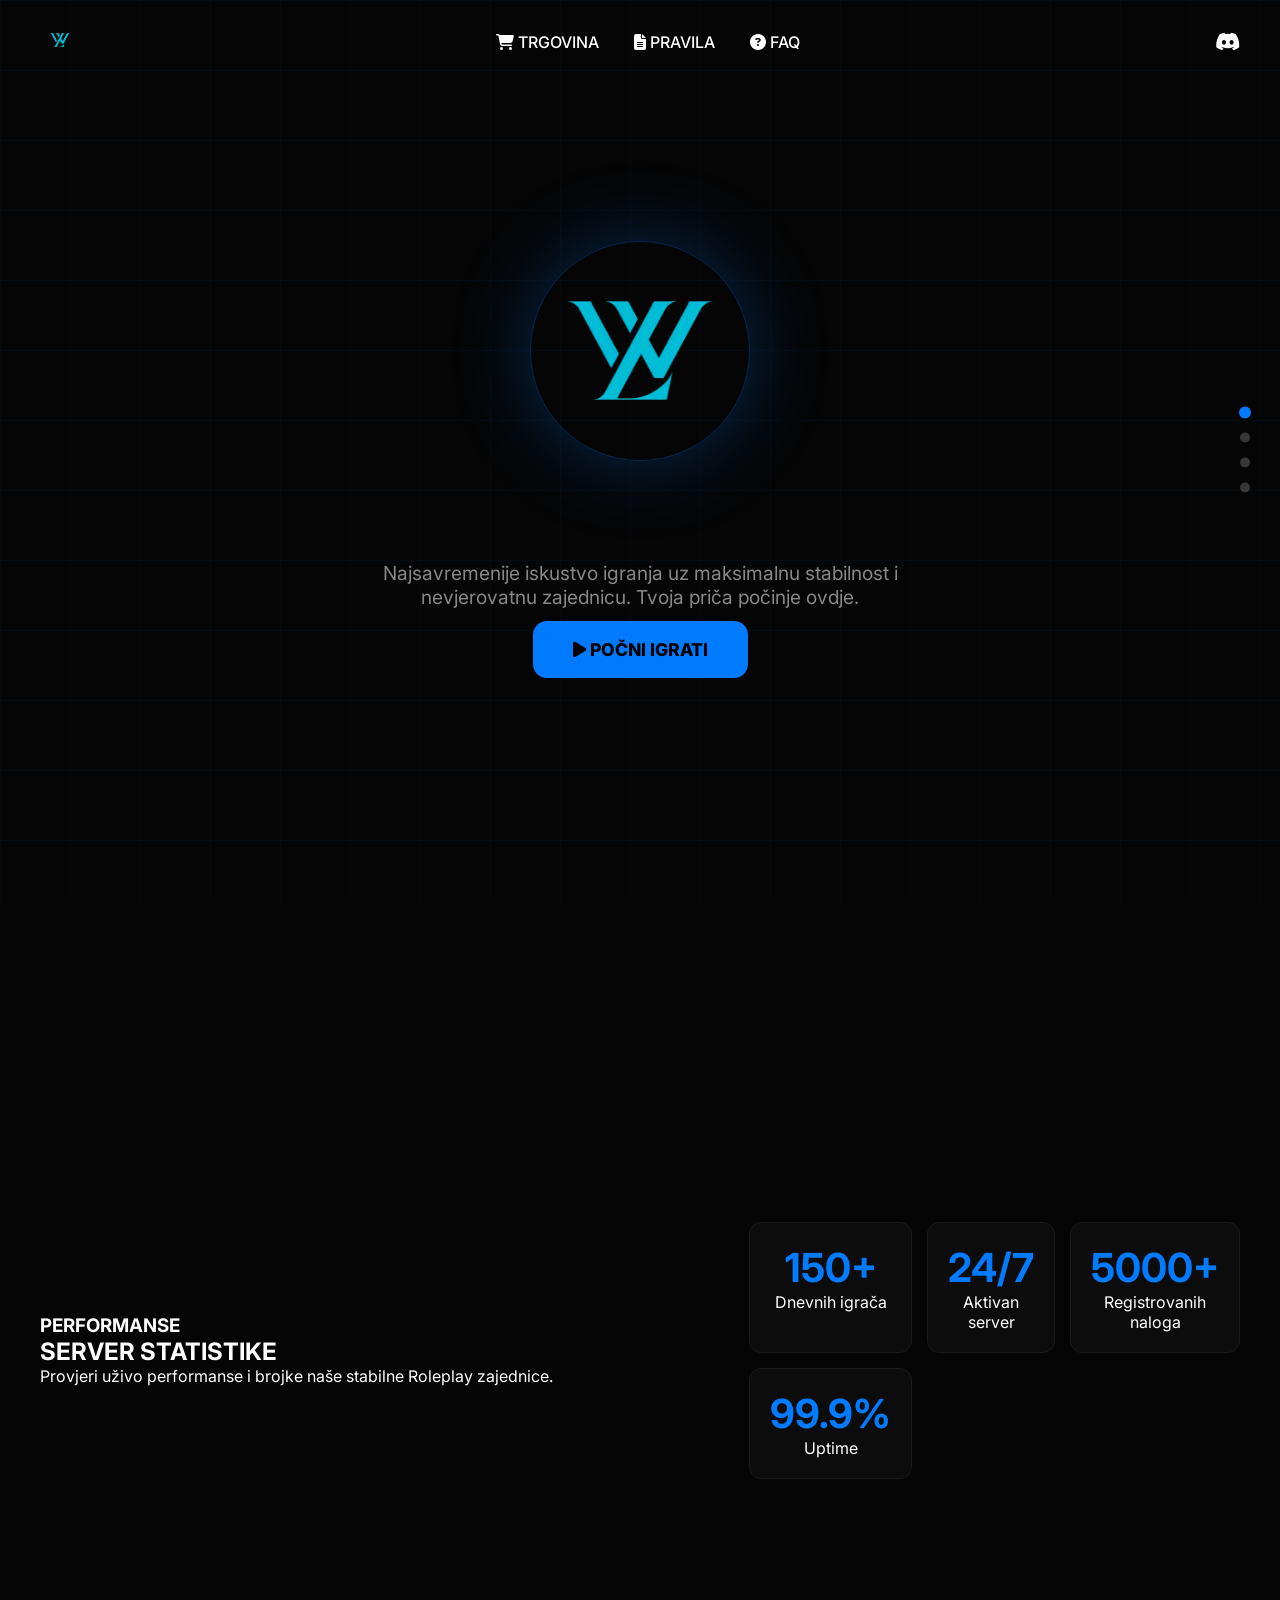
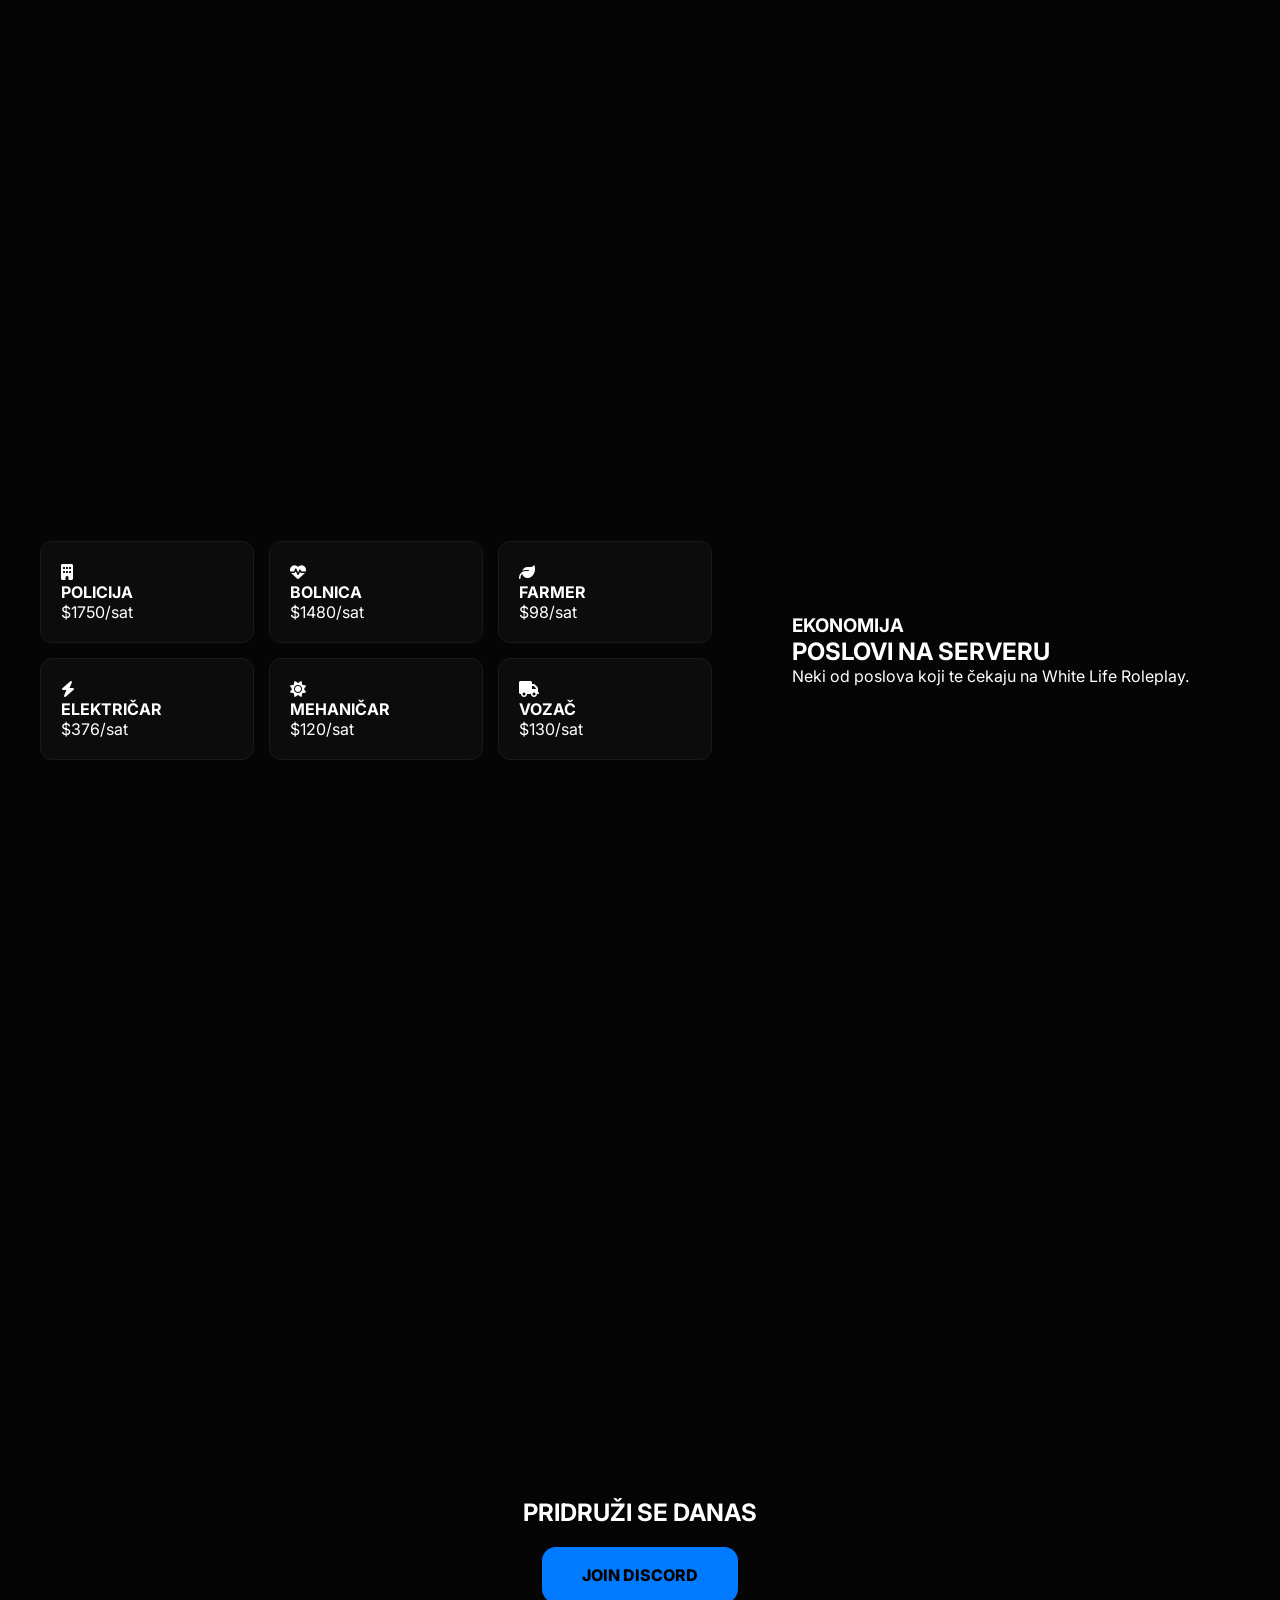
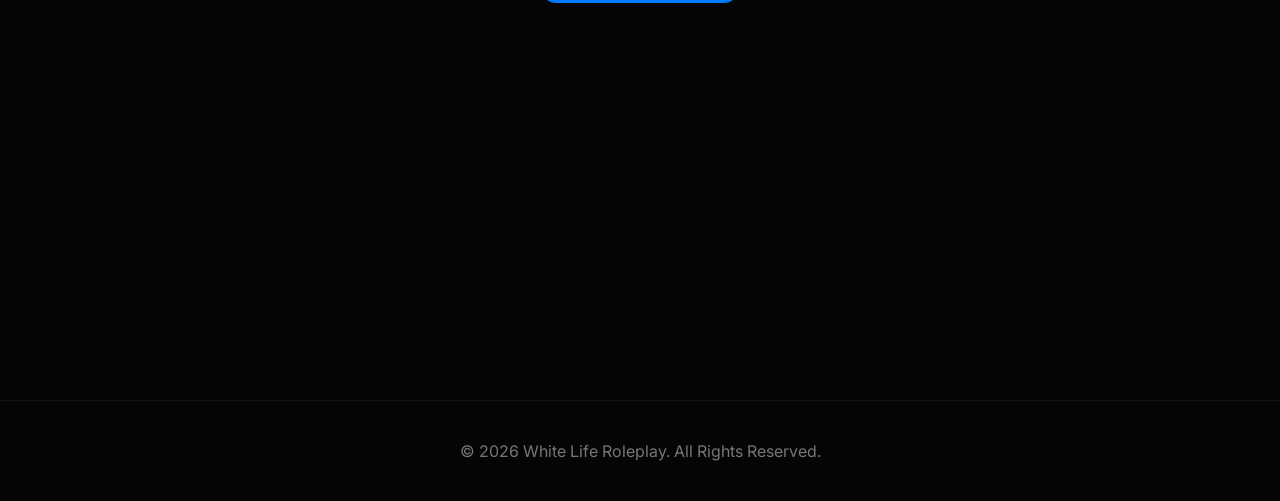
==== commit e156fe61: "Add files via upload" ====
--- a/index.html
+++ b/index.html
@@ -3,679 +3,210 @@
 <head>
     <meta charset="UTF-8">
     <meta name="viewport" content="width=device-width, initial-scale=1.0">
-    <title>White Life RolePlay</title>
-    <link href="https://fonts.googleapis.com/css2?family=Montserrat:wght@400;700;800&family=Poppins:wght@300;400;600;700&display=swap" rel="stylesheet">
-    <link rel="stylesheet" href="style.css">
-    <link rel="icon" type="image/x-icon" href="favicon.ico">
-    <link rel="stylesheet" href="https://cdnjs.cloudflare.com/ajax/libs/font-awesome/6.5.2/css/all.min.css">
+    <title>White Life Roleplay</title>
+    <link rel="preconnect" href="https://fonts.googleapis.com">
+    <link href="https://fonts.googleapis.com/css2?family=Inter:wght@300;400;500;600;700;800;900&display=swap" rel="stylesheet">
+    <link rel="stylesheet" href="https://cdnjs.cloudflare.com/ajax/libs/font-awesome/6.4.0/css/all.min.css">
+    <style>
+        * { margin:0; padding:0; box-sizing:border-box; font-family:'Inter',sans-serif; }
+        html { scroll-behavior: smooth; scroll-snap-type: y mandatory; }
+        body { background:#050505; color:white; overflow-x:hidden; }
+        body::before { content:''; position:fixed; inset:0; background: linear-gradient(rgba(0,123,255,.05) 1px, transparent 1px), linear-gradient(90deg, rgba(0,123,255,.05) 1px, transparent 1px); background-size:70px 70px; pointer-events:none; }
+
+        /* Navigacija */
+        nav { position: fixed; top: 0; left: 0; width: 100%; z-index: 999; background: transparent; border: none; }
+        .nav { max-width:1400px; margin:auto; padding:20px 40px; display:flex; justify-content:space-between; align-items:center; }
+        .menu { display:flex; gap:35px; }
+        .menu a { text-decoration:none; color:white; font-weight:500; transition:.3s; }
+        .menu a:hover { color:#007bff; }
+        .nav-right a { text-decoration: none; color: white; font-size: 20px; }
+
+        /* Sekcije */
+        section { min-height: 100vh; padding: 100px 20px; display: flex; align-items: center; justify-content: center; scroll-snap-align: start; }
+        .container { width: 100%; max-width: 1400px; margin: auto; }
+        .title { font-size:60px; text-align:center; margin-bottom:70px; }
+        .title span { color:#007bff; }
+
+        /* Hero */
+        .hero { text-align:center; position:relative; }
+        .big-logo { width:220px; height:220px; margin:0 auto 30px; border-radius:50%; border:1px solid rgba(0, 123, 255, 0.3); display:flex; justify-content:center; align-items:center; font-size:120px; font-weight:900; color:#007bff; box-shadow:0 0 80px rgba(0, 123, 255, 0.3); }
+        .hero h1 { font-size:110px; line-height:.95; }
+        .hero h1 span { display:block; color:#007bff; }
+        .primary { background:#007bff; color:black; padding:18px 40px; border-radius:14px; text-decoration:none; font-weight:800; }
+        .secondary { background:#111; border:1px solid rgba(255,255,255,.08); color:white; padding:18px 40px; border-radius:14px; text-decoration:none; font-weight:800; }
+
+        /* Stats */
+        .stats { display:grid; grid-template-columns:repeat(auto-fit,minmax(250px,1fr)); gap:25px; }
+        .card { background:#0c0c0c; border:1px solid rgba(255,255,255,.05); border-radius:22px; padding:40px; text-align:center; }
+        .card h3 { font-size:50px; color:#007bff; }
+
+        /* POSLOVI - ISPRAVLJENI LAYOUT */
+        .split-container { display: grid; grid-template-columns: 1.5fr 1fr; gap: 80px; align-items: center; max-width: 1200px; width: 100%; }
+        .cards-side { display: grid; grid-template-columns: 1fr 1fr 1fr; gap: 15px; }
+        .job-card { background: #0c0c0c; border: 1px solid #1a1a1a; border-radius: 12px; padding: 20px; }
+        .text-side { display: flex; align-items: center; gap: 30px; }
+        .side-dots { display: flex; flex-direction: column; gap: 10px; }
+        .dot { width: 8px; height: 8px; background: #333; border-radius: 50%; }
+        .dot.active { background: #007bff; }
+
+        /* Features */
+        .features { display:grid; grid-template-columns:repeat(auto-fit,minmax(320px,1fr)); gap:25px; }
+        .feature { background:#0d0d0d; padding:35px; border-radius:22px; border:1px solid rgba(255,255,255,.05); }
+
+        /* CTA i Footer */
+        .cta { flex-direction: column; text-align: center; }
+        footer { padding:40px; text-align:center; border-top:1px solid rgba(255,255,255,.06); color:#777; }
+		
+		.side-dots-nav {
+    position: fixed;
+    right: 30px;
+    top: 50%;
+    transform: translateY(-50%);
+    display: flex;
+    flex-direction: column;
+    gap: 15px;
+    z-index: 1000;
+}
+
+.side-dots-nav .dot {
+    width: 10px;
+    height: 10px;
+    background: rgba(255,255,255,0.2);
+    border-radius: 50%;
+    cursor: pointer;
+    transition: 0.3s;
+}
+
+.side-dots-nav .dot.active {
+    background: #007bff;
+    transform: scale(1.2);
+}
+    </style>
 </head>
-<body class="wl-page">
-
-<header class="wl-header">
-    <div class="wl-container header-inner">
-        <div class="header-left">
-            <a href="#home" class="logo">
-                <img src="logo.png" alt="White Life RolePlay Logo">
-                <span>WHITE LIFE</span>
-            </a>
-        </div>
-
-<nav class="wl-nav">
-    <a href="#home">Početna</a>
-    <a href="#about">O serveru</a>
-    <a href="#features">Organizacije</a>
-    <a href="#join">Kako ući</a>
-    <a href="#shop" class="open-shop-link">Shop</a>
+<body>
+
+<nav>
+    <div class="nav">
+        <a href="index.html"><img src="logo.png" alt="Logo" style="height: 40px;"></a>
+        
+        <div class="menu">
+            <a href="index.html#trgovina"><i class="fas fa-shopping-cart"></i> TRGOVINA</a>
+            
+            <a href="pravila.html"><i class="fas fa-file-alt"></i> PRAVILA</a>
+            <a href="faq.html"><i class="fas fa-question-circle"></i> FAQ</a>
+        </div>
+        
+        <div class="nav-right">
+            <a href="#"><i class="fab fa-discord"></i></a>
+        </div>
+    </div>
 </nav>
 
-
-        <div class="header-right">
-            <a href="https://discord.gg/29dyruD9U3" target="_blank" class="btn btn-outline">
-                <i class="fa-brands fa-discord"></i>
-                Discord
-            </a>
-            <button class="nav-toggle" aria-label="Otvori navigaciju">
-                <i class="fa-solid fa-bars"></i>
-            </button>
-        </div>
-    </div>
-
-<div class="mobile-nav">
-    <a href="#home">Početna</a>
-    <a href="#about">O serveru</a>
-    <a href="#features">Organizacije</a>
-    <a href="#join">Kako ući</a>
-    <a href="#shop" class="open-shop-link">Shop</a>
-    <a href="https://discord.gg/29dyruD9U3" target="_blank" class="mobile-discord-link">
-        Discord zajednica
-        <i class="fa-brands fa-discord"></i>
-    </a>
+<div class="side-dots-nav">
+    <div class="dot" data-target="hero"></div>
+    <div class="dot" data-target="stats"></div>
+    <div class="dot" data-target="poslovi"></div>
+    <div class="dot" data-target="join"></div>
 </div>
-</header>
-
-
-<section id="home" class="wl-hero">
-    <div class="wl-hero-bg"></div>
-    <div class="wl-hero-glow wl-hero-glow-1"></div>
-    <div class="wl-hero-glow wl-hero-glow-2"></div>
-
-    <div class="wl-container hero-inner">
-        <div class="hero-left reveal show">
-            <div class="badge-live">
-                <span class="dot"></span>
-                FiveM Balkan • White Life RolePlay
-            </div>
-            <h1>Napravi Svoju Priču Na <span>White Life</span> RolePlay</h1>
-            <p class="hero-text">
-                White Life je komercijalni FiveM RolePlay server s fokusom na organizacije, ulice, LSPD, bijegove, pljačke i jaku zajednicu.
-                Sve je stilizirano, optimizirano i spremno za streamanje.
+
+<section id="hero" class="hero">
+    <div class="hero-content">
+        <div class="big-logo">
+            <img src="logo.png" alt="Main Logo" style="width: 130%; height: auto;">
+        </div>
+        
+        <div style="margin-top: 100px;">
+            <p style="font-size: 1.2rem; color: #888; max-width: 600px; margin: 0 auto;">
+                Najsavremenije iskustvo igranja uz maksimalnu stabilnost i nevjerovatnu zajednicu. Tvoja priča počinje ovdje.
             </p>
-            <div class="hero-cta">
-                <a href="fivem://connect/play.whitelife.info" class="btn btn-primary">
-                    <i class="fa-solid fa-play"></i>
-                    Uđi na server
-                </a>
-            </div>
-            <div class="hero-stats">
-                <div class="stat reveal delay-1">
-                    <span class="stat-number">128+</span>
-                    <span class="stat-label">Custom vozila</span>
-                </div>
-                <div class="stat reveal delay-2">
-                    <span class="stat-number">24/7</span>
-                    <span class="stat-label">Aktivan staff</span>
-                </div>
-            </div>
-        </div>
-        <div class="hero-right reveal delay-1">
-            <div class="hero-card main-card hero-float">
-                <div class="hero-card-header">
-                    <span class="pill pill-online">White Life RolePlay</span>
-                    <span class="pill pill-ip">IP: play.whitelife.info</span>
-                </div>
-<div class="hero-map">
-    <div class="map-overlay"></div>
-
-    <div class="hero-slideshow">
-        <img src="city1.jpg" class="slide active">
-        <img src="city2.jpg" class="slide">
-        <img src="city3.jpg" class="slide">
-        <img src="city4.jpg" class="slide">
-        <img src="city5.jpg" class="slide">
-    </div>
-</div>
-
-                <div class="hero-card-footer">
-                    <div class="server-pill">
-                        <span class="dot dot-green"></span>
-                        Server status: Online
-                    </div>
-                    <div class="server-pill">
-                        <i class="fa-solid fa-user-group"></i>
-                        Igrači: 0 / 48
-                    </div>
-                </div>
-            </div>
-        </div>
-    </div>
-</section>
-
-<section id="about" class="wl-section">
-    <div class="wl-container section-grid">
-        <div class="section-left reveal">
-            <h2>Šta je White Life RolePlay?</h2>
-            <p>
-                White Life je moderan FiveM RolePlay server koji spaja ozbiljan RP i zabavu.
-                Fokus je na kriminalu, organizacijama, bijegovima, ali i jakom LSPD sustavu i ekonomiji.
-            </p>
-            <p>
-                Server je građen oko vizualnog identiteta: custom dizajn, shop, battlepass, caseovi, unikatna vozila 
-                i stil koji se provlači kroz sve – od weba do in-game UI-ja.
-            </p>
-            <div class="pill-row">
-                <span class="pill-soft"><i class="fa-solid fa-shield-halved"></i> Anti-rdm / failrp</span>
-                <span class="pill-soft"><i class="fa-solid fa-user-tie"></i> Ozbiljan, ali zabavan RolePlay</span>
-                <span class="pill-soft"><i class="fa-solid fa-bolt"></i> Optimizirane skripte</span>
-            </div>
-        </div>
-        <div class="section-right reveal delay-1">
-            <div class="info-card">
-                <div class="info-row">
-                    <span>Platforma</span>
-                    <span>FiveM / GTA V</span>
-                </div>
-                <div class="info-row">
-                    <span>IP adresa</span>
-                    <span>play.whitelife.info</span>
-                </div>
-                <div class="info-row">
-                    <span>Discord</span>
-                    <span>discord.whitelife.info</span>
-                </div>
-                <a href="#join" class="btn btn-primary full-width">Kako ući na server</a>
-            </div>
-        </div>
-    </div>
-</section>
-
-<section id="features" class="wl-section wl-section-alt">
-    <div class="wl-container">
-        <div class="section-heading reveal">
-            <h2>Organizacije i frakcije</h2>
-            <p>Grad je podijeljen između kriminala, zakona i civilnog RP-a.</p>
-        </div>
-
-        <div class="feature-grid">
-            <div class="feature-card reveal">
-                <div class="feature-icon">
-                    <i class="fa-solid fa-gun"></i>
-                </div>
-                <h3>Kriminal</h3>
-                <p>
-                    Pljačke, šverc, otmice, droge, oružje – scene za organizirani i ulični RP.
-                </p>
-                <span class="pill-soft">Roleplay prije pucnjave</span>
-            </div>
-
-            <div class="feature-card reveal delay-1">
-                <div class="feature-icon">
-                    <i class="fa-solid fa-road-barrier"></i>
-                </div>
-                <h3>Državne službe</h3>
-                <p>
-                    Potjere, blokade, pretresi, istrage – potpuna RP struktura za policiju i službe.
-                </p>
-                <span class="pill-soft">Chase sistemi</span>
-            </div>
-
-            <div class="feature-card reveal delay-2">
-                <div class="feature-icon">
-                    <i class="fa-solid fa-screwdriver-wrench"></i>
-                </div>
-                <h3>Civil & posao</h3>
-                <p>
-                    Poslovi, biznisi, chill RP, eventi – sadržaj i za igrače koji ne žele samo pucanje.
-                </p>
-                <span class="pill-soft">Balanced ekonomija</span>
-            </div>
-        </div>
-    </div>
-</section>
-
-<section id="autos" class="wl-section">
-    <div class="wl-container">
-        <div class="section-heading reveal">
-            <h2>Custom Vozila</h2>
-            <p>Unikatni modeli pravljeni posebno za White Life RolePlay.</p>
-        </div>
-
-        <div class="autos-grid">
-
-            <!-- 1x CUSTOM AUTO -->
-            <div class="auto-card reveal">
-                <div class="auto-img-wrap">
-                    <img src="auto_01.png" alt="Custom Auto 1">
-                </div>
-                <div class="auto-info">
-                    <h3>1x Custom Auto</h3>
-                    <p>Jedno custom vozilo prilagođeno za tvoj lik, organizaciju ili biznis.</p>
-                    <div class="auto-meta">
-                        <div class="auto-price-block">
-                            <div class="price-row">
-                                <span class="pill-soft">Single pack</span>
-                                <span class="price-tag">15€</span>
-                            </div>
-                            <div class="price-sub">
-                                Idealno za solo igrače i vlasnike biznisa.
-                            </div>
-                        </div>
-                        <form action="https://www.paypal.com/cgi-bin/webscr" method="post" target="_top" class="auto-buy-form">
-                            <input type="hidden" name="cmd" value="_s-xclick">
-                            <input type="hidden" name="hosted_button_id" value="363RRSKB657NG">
-                            <input type="hidden" name="currency_code" value="EUR">
-                            <button type="submit" class="btn btn-primary btn-small">
-                                <i class="fa-solid fa-credit-card"></i> KUPI
-                            </button>
-                        </form>
-                    </div>
-                </div>
-            </div>
-
-            <!-- 3x CUSTOM AUTA -->
-            <div class="auto-card reveal delay-1">
-                <div class="auto-img-wrap">
-                    <img src="auto_02.png" alt="Custom Auto 3x">
-                </div>
-                <div class="auto-info">
-                    <h3>3x Custom Auto</h3>
-                    <p>Set od tri custom vozila za jače organizacije, mafije ili frakcije.</p>
-                    <div class="auto-meta">
-                        <div class="auto-price-block">
-                            <div class="best-deal-badge badge-top">Najbolja ponuda</div>
-                            <div class="price-row">
-                                <span class="pill-soft">Gang / Mafia pack</span>
-                                <div class="price-tag-group">
-                                    <span class="price-tag price-tag-main">35€</span>
-                                    <span class="price-off">-15%</span>
-                                </div>
-                            </div>
-                            <div class="price-sub">
-                                Najbolji omjer cijene i količine za ekipe.
-                            </div>
-                        </div>
-                        <form action="https://www.paypal.com/cgi-bin/webscr" method="post" target="_top" class="auto-buy-form">
-                            <input type="hidden" name="cmd" value="_s-xclick">
-                            <input type="hidden" name="hosted_button_id" value="S93N58K5BNR8U">
-                            <input type="hidden" name="currency_code" value="EUR">
-                            <button type="submit" class="btn btn-primary btn-small">
-                                <i class="fa-solid fa-credit-card"></i> KUPI
-                            </button>
-                        </form>
-                    </div>
-                </div>
-            </div>
-
-            <!-- 5x CUSTOM AUTA -->
-            <div class="auto-card reveal delay-2">
-                <div class="auto-img-wrap">
-                    <img src="auto_03.png" alt="Custom Auto 5x">
-                </div>
-                <div class="auto-info">
-                    <h3>5x Custom Auto</h3>
-                    <p>Veliki fleet za kompletnu frakciju, event ili potpuni rework voznog parka.</p>
-                    <div class="auto-meta">
-                        <div class="auto-price-block">
-                            <div class="price-row">
-                                <span class="pill-soft">Full fleet pack</span>
-                            <span class="price-tag price-tag-main">60€</span>
-							<span class="price-off">-20%</span>
-                            </div>
-                            <div class="price-sub">
-                                Za cijele frakcije, velike mafije i projekte.
-                            </div>
-                        </div>
-                        <form action="https://www.paypal.com/cgi-bin/webscr" method="post" target="_top" class="auto-buy-form">
-                            <input type="hidden" name="cmd" value="_s-xclick">
-                            <input type="hidden" name="hosted_button_id" value="W6LZSWQYH954G">
-                            <input type="hidden" name="currency_code" value="EUR">
-                            <button type="submit" class="btn btn-primary btn-small">
-                                <i class="fa-solid fa-credit-card"></i> KUPI
-                            </button>
-                        </form>
-                    </div>
-                </div>
-            </div>
-
-        </div>
-
-        <div class="autos-cta reveal delay-1">
-            <a href="#shop" class="btn btn-outline open-shop-link">
-                paketi i shop
-            </a>
-        </div>
-
-    </div>
-</section>
-
-
-
-<section id="shop" class="wl-section wl-section-alt">
-    <div class="wl-container">
-        <div class="section-heading reveal">
-            <h2>Shop, Battlepass i Caseovi</h2>
-            <p>Sve je povezano: igra, web i vizualni identitet.</p>
-        </div>
-
-        <div class="shop-grid">
-            <div class="shop-card reveal">
-                <div class="shop-tag">In-Game</div>
-                <h3>Case Sistem</h3>
-                <p>
-                    Free dnevne kutije, welcome case, premium caseovi s custom autima i nagradama
-                    koje nisu pay2win, nego dodatni content.
-                </p>
-                <div class="shop-small">
-                    Sistem je vezan na aktivnu igru i ekonomiju.
-                </div>
-            </div>
-
-            <div class="shop-card reveal delay-1">
-                <div class="shop-tag">Progress</div>
-                <h3>Battlepass</h3>
-                <p>
-                    Levelaj igrajući, otključavaj iteme, skinove i caseove na zadnjim levelima.
-                    Aktivna igra = nagrada.
-                </p>
-                <div class="shop-small">
-                    Sezonski battlepass s novim nagradama.
-                </div>
-            </div>
-
-            <div class="shop-card reveal delay-2">
-                <div class="shop-tag">Custom</div>
-                <h3>Custom Auto Paketi</h3>
-                <p>
-                    1x, 3x ili 5x custom vozila po narudžbi.
-                    Izrada modela, import, konfiguracija i brendiranje.
-                </p>
-                <div class="shop-small">
-                    Idealan za organizacije, biznise i donatore.
-                </div>
-            </div>
-        </div>
-    </div>
-</section>
-
-<section id="join" class="wl-section">
-    <div class="wl-container">
-        <div class="section-heading reveal">
-            <h2>Kako ući na White Life</h2>
-            <p>Par koraka i već si u gradu.</p>
-        </div>
-
-        <div class="steps-grid">
-
-            <div class="step-card reveal">
-                <div class="icon-wrapper">
-                    <i class="fa-solid fa-download"></i>
-                </div>
-                <h3>Instaliraj GTA V i FiveM</h3>
-                <p>Potrebna je legalna GTA V kopija i instaliran FiveM klijent.</p>
-            </div>
-
-            <div class="step-card reveal delay-1">
-                <div class="icon-wrapper">
-                    <i class="fa-brands fa-discord"></i>
-                </div>
-                <h3>Uđi na Discord</h3>
-                <p>Pročitaj pravila, spoji se na server i prati whitelist upute.</p>
-            </div>
-
-            <div class="step-card reveal delay-2">
-                <div class="icon-wrapper">
-                    <i class="fa-solid fa-gamepad"></i>
-                </div>
-                <h3>Connect na server</h3>
-                <p>U FiveM-u upiši IP <strong>play.whitelife.info</strong> ili klikni connect gumb.</p>
-            </div>
-
-            <div class="step-card reveal delay-3">
-                <div class="icon-wrapper">
-                    <i class="fa-solid fa-user-group"></i>
-                </div>
-                <h3>Počni priču</h3>
-                <p>Kreiraj lika, nađi ekipu, uđi u organizaciju ili LSPD i piši svoj lore.</p>
-            </div>
-
-        </div>
-    </div>
-</section>
-
-
-
-
-
-
-<footer class="wl-footer">
-    <div class="wl-footer-top-border"></div>
-
-    <div class="wl-container footer-inner">
-        <div class="footer-brand">
-            <div class="footer-logo-row">
-                <img src="logo.png" alt="White Life" class="footer-logo">
-                <div class="footer-name-block">
-                    <span class="footer-name-main">WHITE LIFE ROLEPLAY</span>
-                    <span class="footer-name-sub">FiveM • Balkan community</span>
-                </div>
-            </div>
-            <p class="footer-tagline">
-                Moderni FiveM RolePlay server sa fokusom na organizacije, chaseeve, LSPD i jaku ekonomiju.
-            </p>
-            <div class="footer-chips">
-                <span class="footer-chip">
-                    <i class="fa-solid fa-gauge-high"></i>
-                    Optimizirane skripte
-                </span>
-                <span class="footer-chip">
-                    <i class="fa-solid fa-car-side"></i>
-                    Custom vozila
-                </span>
-                <span class="footer-chip">
-                    <i class="fa-solid fa-box-open"></i>
-                    Case & Battlepass
-                </span>
-            </div>
-        </div>
-
-        <div class="footer-column">
-            <h5>Navigacija</h5>
-            <a href="#home">Početna</a>
-            <a href="#about">O serveru</a>
-            <a href="#features">Organizacije</a>
-            <a href="#autos">Custom vozila</a>
-            <a href="#shop">Shop</a>
-            <a href="#join">Kako ući</a>
-        </div>
-
-        <div class="footer-column">
-            <h5>Server podaci</h5>
-            <div class="footer-row">
-                <span>IP adresa</span>
-                <span class="footer-accent">play.whitelife.info</span>
-            </div>
-            <div class="footer-row">
-                <span>Discord</span>
-                <span class="footer-accent">discord.whitelife.info</span>
-            </div>
-            <div class="footer-row">
-                <span>Slotovi</span>
-                <span>128 igrača</span>
-            </div>
-            <div class="footer-row">
-                <span>Status</span>
-                <span class="footer-status">
-                    <span class="status-dot"></span> Online
-                </span>
-            </div>
-            <div class="footer-cta">
-                <a href="https://discord.gg/29dyruD9U3" target="_blank" class="btn btn-primary btn-small footer-discord-btn">
-                    <i class="fa-brands fa-discord"></i>
-                    Pridruži se Discordu
-                </a>
-            </div>
-        </div>
-    </div>
-
-    <div class="footer-bottom-bar">
-        <div class="wl-container footer-bottom-inner">
-            <span class="footer-bottom-text">
-                © 2025 White Life RolePlay. Sva prava zadržana.
-            </span>
-            <div class="footer-bottom-links">
-                <span>Powered by Difit</span>
-            </div>
-        </div>
-    </div>
-</footer>
-
-
-<div class="shop-overlay" id="wlShopOverlay">
-    <div class="shop-modal">
-        <div class="shop-modal-header">
-            <h2>PAKETI I SHOP</h2>
-            <button class="shop-close" aria-label="Zatvori shop">
-                <i class="fa-solid fa-xmark"></i>
-            </button>
-        </div>
-
-        <div class="shop-modal-accent"></div>
-
-        <p class="shop-modal-sub">
-            Odaberi paket, klikni kupi i javi nam se na Discordu za detaljan dogovor.
-        </p>
-
-        <div class="shop-grid shop-modal-grid">
-            <div class="shop-card">
-                <div class="shop-tag">Organizacija</div>
-                <h3>Custom organizacija</h3>
-                <p>
-                    Full brendirana organizacija u White Life stilu – ime, logo, boje, vozila i HQ.
-                </p>
-                <ul class="shop-list">
-                    <li>Custom ime i logo</li>
-                    <li>Vozni park po želji</li>
-                    <li>HQ i interijer po priči</li>
-                </ul>
-                <div class="shop-card-footer">
-                    <span class="shop-note">Cijena po dogovoru</span>
-                    <a href="https://discord.gg/29dyruD9U3" target="_blank" class="btn btn-primary shop-buy-btn">
-                        USKORO
-                    </a>
-                </div>
-            </div>
-
-            <div class="shop-card">
-                <div class="shop-tag">Outfit</div>
-                <h3>Custom outfit</h3>
-                <p>
-                    Unikatni outfiti za članove – muški i ženski setovi, spremni za RP i streamanje.
-                </p>
-                <ul class="shop-list">
-                    <li>Kompletna kombinacija za ekipu</li>
-                    <li>Muški i ženski modeli</li>
-                    <li>Stil prilagođen vašoj priči</li>
-                </ul>
-                <div class="shop-card-footer">
-                    <span class="shop-note">Cijena po dogovoru</span>
-                    <a href="https://discord.gg/29dyruD9U3" target="_blank" class="btn btn-primary shop-buy-btn">
-                        USKORO
-                    </a>
-                </div>
-            </div>
-
-            <div class="shop-card">
-                <div class="shop-tag">Baza</div>
-                <h3>Custom baza</h3>
-                <p>
-                    Mapirana baza ili HQ – garaže, sefovi, soba za sastanke i prilaz zonama.
-                </p>
-                <ul class="shop-list">
-                    <li>HQ na lokaciji po izboru</li>
-                    <li>Interijer i eksterijer</li>
-                    <li>Prilagođeno tipu organizacije</li>
-                </ul>
-                <div class="shop-card-footer">
-                    <span class="shop-note">Cijena po dogovoru</span>
-                    <a href="https://discord.gg/29dyruD9U3" target="_blank" class="btn btn-primary shop-buy-btn">
-                        USKORO
-                    </a>
-                </div>
-            </div>
-
-            <div class="shop-card">
-                <div class="shop-tag">Kuća</div>
-                <h3>Custom kuća</h3>
-                <p>
-                    Luxury vila ili skrivena kuća u brdima – full interijer i dvorište u WL stilu.
-                </p>
-                <ul class="shop-list">
-                    <li>Lokacija po dogovoru</li>
-                    <li>Custom interijer</li>
-                    <li>Idealno za vlasnike biznisa i streamere</li>
-                </ul>
-                <div class="shop-card-footer">
-                    <span class="shop-note">Cijena po dogovoru</span>
-                    <a href="https://discord.gg/29dyruD9U3" target="_blank" class="btn btn-primary shop-buy-btn">
-                        USKORO
-                    </a>
-                </div>
-            </div>
-        </div>
-    </div>
-</div>
-
-</div>
+            <div style="margin-top: 30px;">
+                <a href="#" class="primary" style="font-size: 1.1rem;"><i class="fas fa-play"></i> POČNI IGRATI</a>
+            </div>
+        </div>
+    </div>
+</section>
+
+<section id="stats">
+    <div class="split-container">
+        
+        <div class="text-side">
+            <div>
+                <h3>PERFORMANSE</h3>
+                <h2>SERVER <span>STATISTIKE</span></h2>
+                <p>Provjeri uživo performanse i brojke naše stabilne Roleplay zajednice.</p>
+            </div>
+        </div>
+
+        <div class="cards-side">
+            <div class="card" style="padding: 20px; border-radius: 12px; background: #0c0c0c; border: 1px solid #1a1a1a;">
+                <h3 style="font-size: 40px; color: #007bff;">150+</h3>
+                <p>Dnevnih igrača</p>
+            </div>
+            <div class="card" style="padding: 20px; border-radius: 12px; background: #0c0c0c; border: 1px solid #1a1a1a;">
+                <h3 style="font-size: 40px; color: #007bff;">24/7</h3>
+                <p>Aktivan server</p>
+            </div>
+            <div class="card" style="padding: 20px; border-radius: 12px; background: #0c0c0c; border: 1px solid #1a1a1a;">
+                <h3 style="font-size: 40px; color: #007bff;">5000+</h3>
+                <p>Registrovanih naloga</p>
+            </div>
+            <div class="card" style="padding: 20px; border-radius: 12px; background: #0c0c0c; border: 1px solid #1a1a1a;">
+                <h3 style="font-size: 40px; color: #007bff;">99.9%</h3>
+                <p>Uptime</p>
+            </div>
+        </div>
+
+    </div>
+</section>
+
+<section id="poslovi">
+    <div class="split-container">
+        <div class="cards-side">
+            <div class="job-card"><i class="fas fa-building"></i><h4>POLICIJA</h4><span>$1750/sat</span></div>
+            <div class="job-card"><i class="fas fa-heartbeat"></i><h4>BOLNICA</h4><span>$1480/sat</span></div>
+            <div class="job-card"><i class="fas fa-leaf"></i><h4>FARMER</h4><span>$98/sat</span></div>
+            <div class="job-card"><i class="fas fa-bolt"></i><h4>ELEKTRIČAR</h4><span>$376/sat</span></div>
+            <div class="job-card"><i class="fas fa-sun"></i><h4>MEHANIČAR</h4><span>$120/sat</span></div>
+            <div class="job-card"><i class="fas fa-truck"></i><h4>VOZAČ</h4><span>$130/sat</span></div>
+        </div>
+        <div class="text-side">
+            <div>
+                <h3>EKONOMIJA</h3>
+                <h2>POSLOVI NA SERVERU</h2>
+                <p>Neki od poslova koji te čekaju na White Life Roleplay.</p>
+            </div>
+        </div>
+    </div>
+</section>
+
+<section class="cta" id="join">
+    <h2>PRIDRUŽI SE DANAS</h2>
+    <a href="#" class="primary" style="margin-top:20px;">JOIN DISCORD</a>
+</section>
+
+<footer>© 2026 White Life Roleplay. All Rights Reserved.</footer>
 
 <script>
-const observer = new IntersectionObserver((entries) => {
-    entries.forEach(entry => {
-        if (entry.isIntersecting) {
-            entry.target.classList.add('show');
-            observer.unobserve(entry.target);
+window.addEventListener('scroll', () => {
+    let current = '';
+    const sections = document.querySelectorAll('section');
+    const dots = document.querySelectorAll('.side-dots-nav .dot');
+
+    sections.forEach(section => {
+        const sectionTop = section.offsetTop;
+        const sectionHeight = section.clientHeight;
+        if (pageYOffset >= (sectionTop - sectionHeight / 3)) {
+            current = section.getAttribute('id');
         }
     });
-}, { threshold: 0.15 });
-
-document.querySelectorAll('.reveal').forEach(el => {
-    if (!el.classList.contains('show')) observer.observe(el);
-});
-
-const navToggle = document.querySelector('.nav-toggle');
-const mobileLinks = document.querySelectorAll('.mobile-nav a');
-
-if (navToggle) {
-    navToggle.addEventListener('click', function () {
-        document.body.classList.toggle('nav-open');
-    });
-}
-
-mobileLinks.forEach(function (link) {
-    link.addEventListener('click', function () {
-        document.body.classList.remove('nav-open');
+
+    dots.forEach(dot => {
+        dot.classList.remove('active');
+        if (dot.getAttribute('data-target') === current) {
+            dot.classList.add('active');
+        }
     });
 });
-
-const shopOverlay = document.getElementById('wlShopOverlay');
-const openShopLinks = document.querySelectorAll('.open-shop-link');
-const closeShopBtn = document.querySelector('.shop-close');
-
-function openShop(e) {
-    if (e) e.preventDefault();
-    if (!shopOverlay) return;
-    shopOverlay.classList.add('active');
-    document.body.classList.add('modal-open');
-}
-
-function closeShop() {
-    if (!shopOverlay) return;
-    shopOverlay.classList.remove('active');
-    document.body.classList.remove('modal-open');
-}
-
-openShopLinks.forEach(link => {
-    link.addEventListener('click', openShop);
-});
-
-if (closeShopBtn) {
-    closeShopBtn.addEventListener('click', closeShop);
-}
-
-if (shopOverlay) {
-    shopOverlay.addEventListener('click', function (e) {
-        if (e.target === shopOverlay) {
-            closeShop();
-        }
-    });
-}
-
-document.addEventListener('keydown', function (e) {
-    if (e.key === 'Escape') {
-        closeShop();
-    }
-});
-
-// HERO SLIDESHOW
-const slides = document.querySelectorAll('.hero-slideshow .slide');
-let currentSlide = 0;
-
-function nextSlide() {
-    slides[currentSlide].classList.remove('active');
-    currentSlide = (currentSlide + 1) % slides.length;
-    slides[currentSlide].classList.add('active');
-}
-
-setInterval(nextSlide, 4000); // mijenja sliku svake 4 sekunde
 </script>
-
 </body>
-</html>
+</html>
